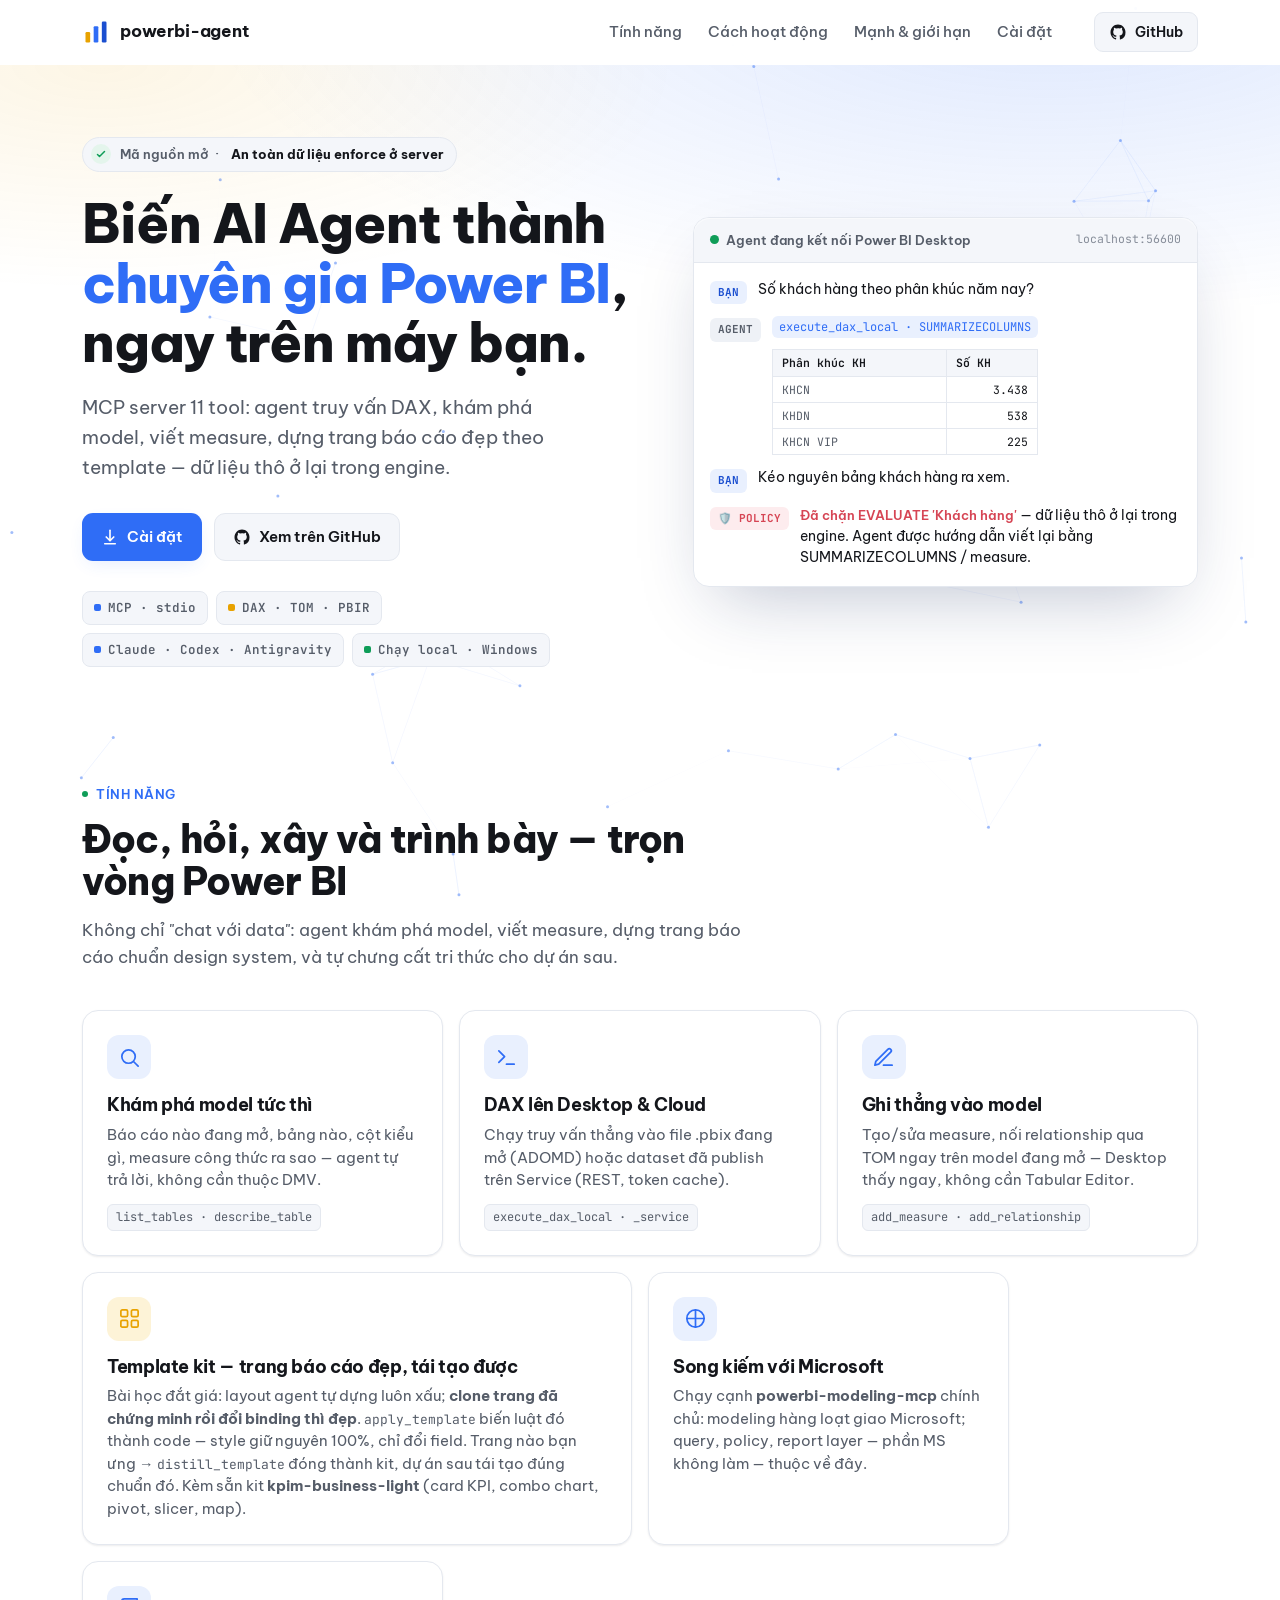
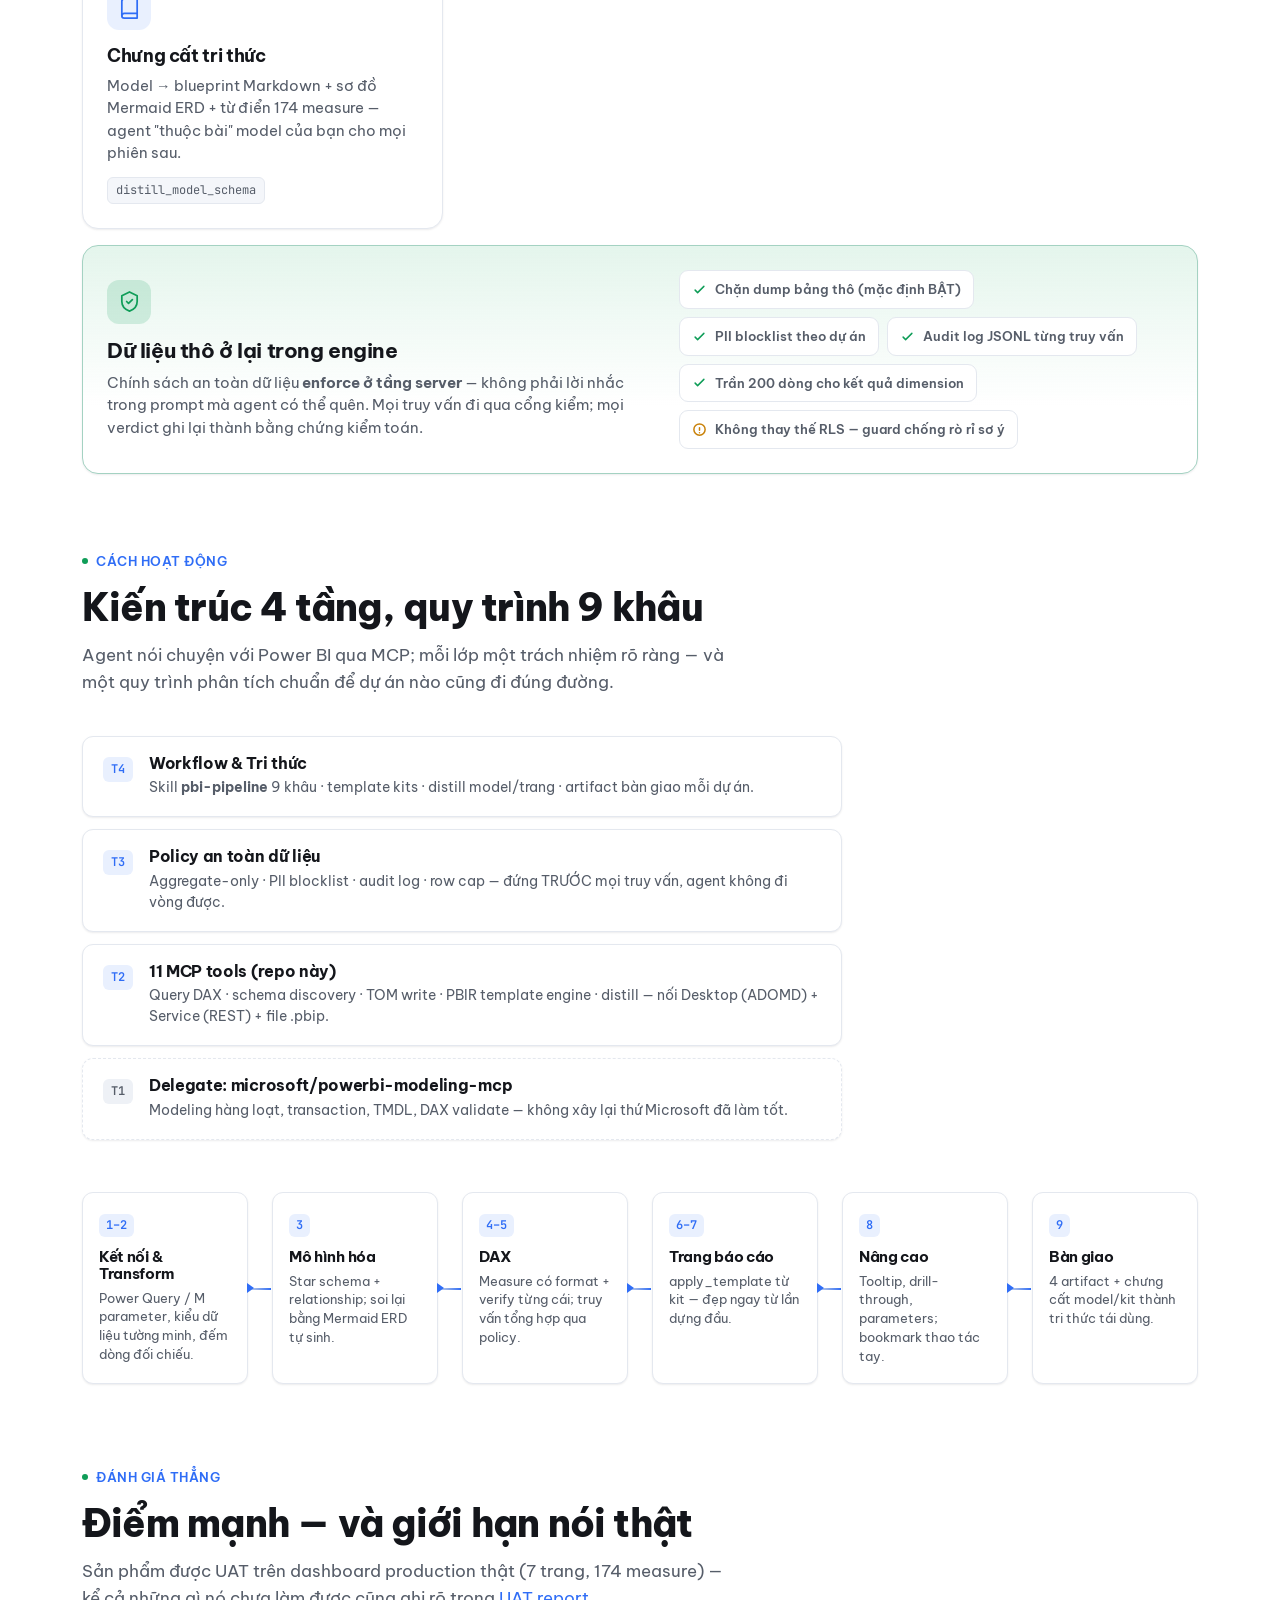
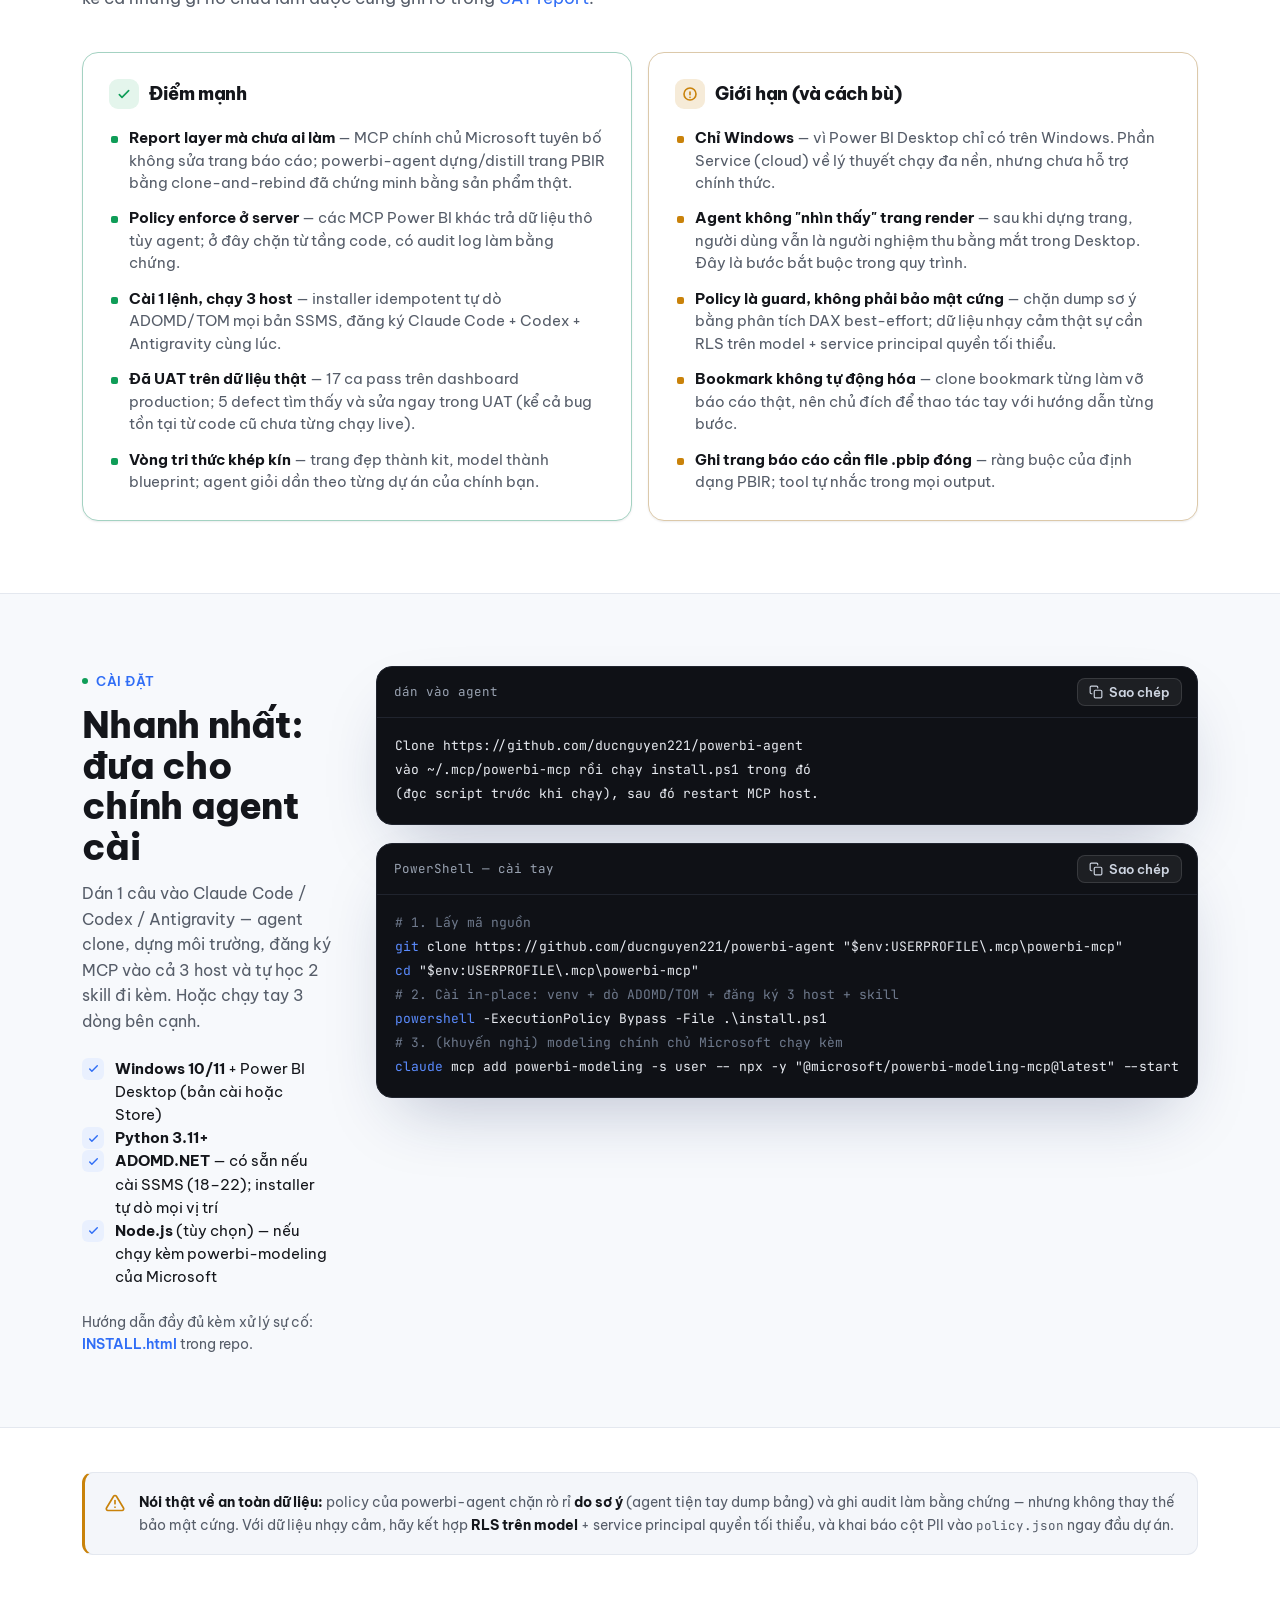
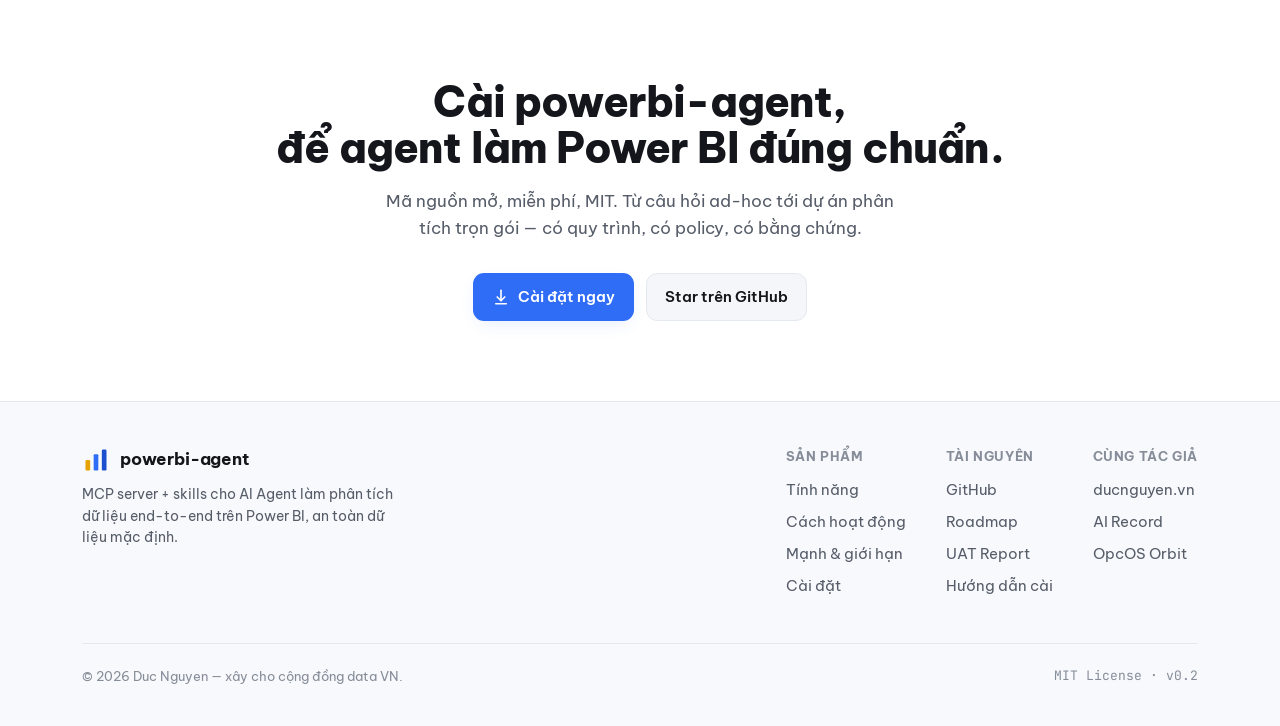
==== docs/index.html @ 20cbf662 "docs: product landing page (docs/index.html) in the ai-record house style Vietnamese landing page fo" ====
<!doctype html>
<html lang="vi">
<head>
<meta charset="utf-8">
<meta name="viewport" content="width=device-width, initial-scale=1">
<title>powerbi-agent · AI Agent làm việc trực tiếp với Power BI, an toàn dữ liệu</title>
<meta name="description" content="powerbi-agent là MCP server mã nguồn mở biến AI Agent (Claude Code, Codex, Antigravity) thành chuyên gia phân tích Power BI: truy vấn DAX với chính sách an toàn dữ liệu enforce ở server, dựng trang báo cáo đẹp theo template, quy trình phân tích end-to-end 9 khâu.">
<meta name="theme-color" content="#2f6df6" media="(prefers-color-scheme: light)">
<meta name="theme-color" content="#0e0f13" media="(prefers-color-scheme: dark)">
<meta property="og:title" content="powerbi-agent · AI Agent × Power BI, data-safe by default">
<meta property="og:description" content="MCP server 11 tool: DAX query qua policy aggregate-only, template kit báo cáo clone-and-rebind, pipeline phân tích 9 khâu. Mã nguồn mở, chạy trên máy bạn.">
<meta property="og:type" content="website">
<meta property="og:url" content="https://ducnguyen.vn/powerbi-agent/">
<meta name="twitter:card" content="summary">
<link rel="icon" href="data:image/svg+xml,%3Csvg xmlns='http://www.w3.org/2000/svg' viewBox='0 0 24 24'%3E%3Crect x='3' y='12' width='4' height='9' rx='1' fill='%23f2c811'/%3E%3Crect x='10' y='7' width='4' height='14' rx='1' fill='%232f6df6'/%3E%3Crect x='17' y='3' width='4' height='18' rx='1' fill='%235b8cff'/%3E%3C/svg%3E">
<link rel="preconnect" href="https://fonts.googleapis.com">
<link rel="preconnect" href="https://fonts.gstatic.com" crossorigin>
<link href="https://fonts.googleapis.com/css2?family=Be+Vietnam+Pro:wght@400;500;600;700;800&family=JetBrains+Mono:wght@400;500;600&display=swap" rel="stylesheet">
<style>
  :root{
    --bg:#ffffff; --bg-tint:#f7f9fc; --surface:#ffffff; --surface-2:#f4f6fa; --surface-3:#eef1f6;
    --border:#e4e8ef; --border-strong:#d3d9e3; --text:#14161b; --muted:#565d69; --faint:#868d99;
    --accent:#2f6df6; --accent-ink:#1b4fd0; --accent-weak:#e9f0fe; --accent-glow:rgba(47,109,246,.16);
    --gold:#e8a200; --gold-weak:#fdf3d7;
    --ok:#0f9d58; --ok-weak:#e4f5ec; --warn:#c9820a; --danger:#d64554; --danger-weak:#fdecee;
    --code-bg:#0f1116; --code-text:#e8ebf1; --code-border:#20242e;
    --radius:16px; --radius-sm:11px;
    --shadow-sm:0 1px 2px rgba(16,24,40,.05), 0 1px 3px rgba(16,24,40,.04);
    --shadow-md:0 8px 24px -8px rgba(16,24,40,.12), 0 2px 6px rgba(16,24,40,.05);
    --shadow-lg:0 30px 70px -24px rgba(20,40,90,.28);
    --mono:"JetBrains Mono",ui-monospace,"Cascadia Code",Consolas,monospace;
    --font:"Be Vietnam Pro",-apple-system,"Segoe UI",Roboto,"Noto Sans",sans-serif;
    --maxw:1160px;
  }
  @media (prefers-color-scheme:dark){
    :root{
      --bg:#0e0f13; --bg-tint:#111318; --surface:#16181d; --surface-2:#1b1e24; --surface-3:#22262e;
      --border:#282c34; --border-strong:#343a44; --text:#e9ebef; --muted:#a4abb6; --faint:#727984;
      --accent:#5b8cff; --accent-ink:#8fb0ff; --accent-weak:#182338; --accent-glow:rgba(91,140,255,.20);
      --gold:#f2c811; --gold-weak:#2b2410;
      --ok:#3ec38a; --ok-weak:#12271d; --warn:#e0a032; --danger:#ef6d79; --danger-weak:#2c161a;
      --code-bg:#0a0c10; --code-text:#e4e8f0; --code-border:#20242e;
      --shadow-sm:0 1px 2px rgba(0,0,0,.4);
      --shadow-md:0 10px 28px -10px rgba(0,0,0,.6);
      --shadow-lg:0 34px 80px -28px rgba(0,0,0,.75);
    }
  }
  *{box-sizing:border-box}
  html{scroll-behavior:smooth;background:var(--bg)}
  @media (prefers-reduced-motion:reduce){html{scroll-behavior:auto}}
  #netbg{position:fixed;inset:0;width:100%;height:100%;z-index:-1;pointer-events:none;opacity:.9}
  body{margin:0;background:transparent;color:var(--text);font-family:var(--font);line-height:1.6;font-size:16px;
    -webkit-font-smoothing:antialiased;text-rendering:optimizeLegibility;overflow-x:hidden}
  a{color:inherit;text-decoration:none}
  h1,h2,h3{margin:0;letter-spacing:-.02em;line-height:1.1}
  p{margin:0}
  ::selection{background:var(--accent);color:#fff}
  .wrap{max-width:var(--maxw);margin:0 auto;padding:0 22px}
  .eyebrow{display:inline-flex;align-items:center;gap:8px;font-size:12.5px;font-weight:600;letter-spacing:.04em;
    text-transform:uppercase;color:var(--accent)}
  .eyebrow .dot{width:6px;height:6px;border-radius:50%;background:var(--ok)}

  header.site{position:sticky;top:0;z-index:50;background:color-mix(in srgb,var(--bg) 82%,transparent);
    backdrop-filter:saturate(180%) blur(14px);-webkit-backdrop-filter:saturate(180%) blur(14px);
    border-bottom:1px solid transparent;transition:border-color .25s}
  header.site.scrolled{border-bottom-color:var(--border)}
  .nav{display:flex;align-items:center;gap:20px;height:64px}
  .brand{display:flex;align-items:center;gap:10px;font-weight:700;font-size:17px;letter-spacing:-.01em}
  .brand svg{width:28px;height:28px;display:block}
  .nav-links{display:flex;gap:26px;margin-left:auto}
  .nav-links a{font-size:14.5px;font-weight:500;color:var(--muted);transition:color .18s}
  .nav-links a:hover{color:var(--text)}
  .nav .gh{margin-left:22px}
  @media (max-width:820px){.nav-links{display:none}.nav .gh{margin-left:auto}}

  .btn{display:inline-flex;align-items:center;gap:8px;white-space:nowrap;font-family:var(--font);font-size:15px;
    font-weight:600;padding:11px 18px;border-radius:11px;border:1px solid transparent;cursor:pointer;
    transition:transform .12s ease, background .18s, border-color .18s, box-shadow .18s}
  .btn svg{width:18px;height:18px;flex:none}
  .btn:active{transform:translateY(1px)}
  .btn-primary{background:var(--accent);color:#fff;box-shadow:0 6px 18px -6px var(--accent-glow)}
  .btn-primary:hover{background:var(--accent-ink);box-shadow:0 10px 24px -8px var(--accent-glow)}
  .btn-ghost{background:var(--surface-2);color:var(--text);border-color:var(--border)}
  .btn-ghost:hover{background:var(--surface-3);border-color:var(--border-strong)}
  .btn-sm{padding:8px 14px;font-size:14px;border-radius:9px}

  .hero{position:relative;padding:72px 0 40px;overflow:hidden}
  .hero::before{content:"";position:absolute;inset:0;z-index:-1;pointer-events:none;
    background:radial-gradient(120% 90% at 82% -10%, var(--accent-glow), transparent 55%),
      radial-gradient(90% 70% at 8% 0%, color-mix(in srgb,var(--gold) 10%,transparent), transparent 50%)}
  .hero-grid{display:grid;grid-template-columns:1.05fr .95fr;gap:52px;align-items:center}
  .hero-badge{display:inline-flex;align-items:center;gap:9px;padding:6px 12px 6px 8px;border-radius:999px;
    background:var(--surface-2);border:1px solid var(--border);font-size:13px;font-weight:600;color:var(--muted);margin-bottom:22px}
  .hero-badge b{color:var(--text)}
  .hero-badge .tick{display:inline-flex;width:20px;height:20px;border-radius:50%;background:var(--ok-weak);
    color:var(--ok);align-items:center;justify-content:center}
  .hero-badge .tick svg{width:12px;height:12px}
  .hero h1{font-size:clamp(2.1rem,5.2vw,3.4rem);font-weight:800}
  .hero h1 .hl{color:var(--accent)}
  .hero .lead{margin-top:20px;font-size:clamp(1.02rem,2.2vw,1.2rem);color:var(--muted);max-width:36ch;line-height:1.55}
  .hero-cta{display:flex;gap:12px;margin-top:30px;flex-wrap:wrap}
  .tech-badges{display:flex;flex-wrap:wrap;gap:8px;margin-top:30px}
  .tb{display:inline-flex;align-items:center;gap:7px;font-size:12.5px;font-weight:600;font-family:var(--mono);
    padding:6px 11px;border-radius:8px;background:var(--surface-2);border:1px solid var(--border);color:var(--muted)}
  .tb .g{width:7px;height:7px;border-radius:2px;background:var(--accent)}
  .tb.local .g{background:var(--ok)}
  .tb.gold .g{background:var(--gold)}

  .preview{position:relative;border-radius:var(--radius);background:var(--surface);border:1px solid var(--border);
    box-shadow:var(--shadow-lg);overflow:hidden}
  .preview::after{content:"";position:absolute;inset:0;border-radius:inherit;pointer-events:none;
    box-shadow:inset 0 1px 0 rgba(255,255,255,.5)}
  @media (prefers-color-scheme:dark){.preview::after{box-shadow:inset 0 1px 0 rgba(255,255,255,.06)}}
  .pv-top{display:flex;align-items:center;gap:10px;padding:12px 16px;border-bottom:1px solid var(--border);background:var(--surface-2)}
  .pv-live{display:inline-flex;align-items:center;gap:7px;font-size:12.5px;font-weight:600;color:var(--muted)}
  .pv-live .rec{width:9px;height:9px;border-radius:50%;background:var(--ok)}
  .pv-src{margin-left:auto;font-size:11.5px;font-family:var(--mono);color:var(--faint)}
  .pv-body{padding:16px 16px 18px;display:flex;flex-direction:column;gap:12px}
  .line{display:flex;gap:11px;align-items:flex-start}
  .who{flex:none;font-size:11px;font-weight:700;padding:3px 8px;border-radius:6px;margin-top:2px;
    font-family:var(--mono);letter-spacing:.01em}
  .who.you{background:var(--accent-weak);color:var(--accent-ink)}
  .who.ag{background:var(--surface-3);color:var(--muted)}
  .who.pol{background:var(--danger-weak);color:var(--danger)}
  .say{font-size:14px;line-height:1.5;min-width:0}
  .say .tool{font-family:var(--mono);font-size:12px;color:var(--accent);background:var(--accent-weak);
    border-radius:6px;padding:2px 7px;display:inline-block;margin-bottom:5px}
  .say .blocked{color:var(--danger);font-weight:600;font-size:13px}
  .mini-tbl{border-collapse:collapse;font-family:var(--mono);font-size:11.5px;margin-top:6px;width:100%}
  .mini-tbl th,.mini-tbl td{border:1px solid var(--border);padding:4px 9px;text-align:left;color:var(--muted)}
  .mini-tbl th{background:var(--surface-2);color:var(--text);font-weight:600}
  .mini-tbl td.n{text-align:right;color:var(--text)}

  section{padding:72px 0}
  .sec-head{max-width:660px;margin-bottom:40px}
  .sec-head h2{font-size:clamp(1.7rem,3.6vw,2.4rem);font-weight:800;margin-top:14px}
  .sec-head p{margin-top:14px;color:var(--muted);font-size:1.05rem;line-height:1.6}

  .bento{display:grid;grid-template-columns:repeat(6,1fr);gap:16px}
  .feat{grid-column:span 2;background:var(--surface);border:1px solid var(--border);border-radius:var(--radius);
    padding:24px;box-shadow:var(--shadow-sm);transition:transform .2s ease, box-shadow .2s ease, border-color .2s}
  .feat:hover{transform:translateY(-3px);box-shadow:var(--shadow-md);border-color:var(--border-strong)}
  .feat.wide{grid-column:span 3}
  .feat.full{grid-column:span 6}
  .ficon{width:44px;height:44px;border-radius:12px;display:flex;align-items:center;justify-content:center;
    background:var(--accent-weak);color:var(--accent);margin-bottom:16px}
  .ficon.gold{background:var(--gold-weak);color:var(--gold)}
  .ficon svg{width:23px;height:23px}
  .feat h3{font-size:1.12rem;font-weight:700}
  .feat p{margin-top:9px;color:var(--muted);font-size:14.5px;line-height:1.55}
  .feat .kbd{display:inline-block;margin-top:12px;font-family:var(--mono);font-size:12px;color:var(--muted);
    background:var(--surface-2);border:1px solid var(--border);border-radius:6px;padding:3px 8px}
  .feat.full{display:grid;grid-template-columns:1.1fr 1fr;gap:28px;align-items:center;
    background:linear-gradient(180deg,var(--ok-weak),transparent 70%),var(--surface);
    border-color:color-mix(in srgb,var(--ok) 30%,var(--border))}
  .feat.full .ficon{background:color-mix(in srgb,var(--ok) 16%,transparent);color:var(--ok)}
  .feat.full h3{font-size:1.3rem}
  .privacy-tags{display:flex;flex-wrap:wrap;gap:8px;align-content:flex-start}
  .ptag{font-size:13px;font-weight:600;padding:8px 12px;border-radius:9px;background:var(--surface);
    border:1px solid var(--border);color:var(--muted);display:inline-flex;gap:8px;align-items:center}
  .ptag svg{width:15px;height:15px;color:var(--ok);flex:none}
  .ptag.out svg{color:var(--warn)}
  @media (max-width:900px){
    .bento{grid-template-columns:repeat(2,1fr)}
    .feat,.feat.wide{grid-column:span 1}
    .feat.full{grid-column:span 2;grid-template-columns:1fr}
  }
  @media (max-width:560px){
    .bento{grid-template-columns:1fr}
    .feat,.feat.wide,.feat.full{grid-column:span 1}
  }

  /* layers (kiến trúc 4 tầng) */
  .layers{display:flex;flex-direction:column;gap:12px;max-width:760px}
  .layer{display:flex;gap:16px;align-items:flex-start;background:var(--surface);border:1px solid var(--border);
    border-radius:var(--radius-sm);padding:18px 20px;box-shadow:var(--shadow-sm)}
  .layer .lnum{flex:none;font-family:var(--mono);font-size:12px;font-weight:600;color:var(--accent);
    background:var(--accent-weak);border-radius:6px;padding:3px 8px;margin-top:2px}
  .layer h3{font-size:1rem;font-weight:700}
  .layer p{margin-top:5px;font-size:13.5px;color:var(--muted);line-height:1.55}
  .layer.dele{border-style:dashed}
  .layer.dele .lnum{background:var(--surface-3);color:var(--muted)}

  .pipe-wrap{overflow-x:auto;padding-bottom:6px;margin:0 -22px;padding-left:22px;padding-right:22px}
  .pipe{display:flex;gap:0;min-width:min-content}
  .pstep{flex:1 1 0;min-width:150px;position:relative;background:var(--surface);border:1px solid var(--border);
    border-radius:var(--radius-sm);padding:18px 16px;box-shadow:var(--shadow-sm)}
  .pstep:not(:last-child){margin-right:24px}
  .pstep:not(:last-child)::after{content:"";position:absolute;top:50%;right:-24px;width:24px;height:2px;
    background:linear-gradient(90deg,var(--border-strong),var(--accent))}
  .pstep:not(:last-child)::before{content:"";position:absolute;top:50%;right:-7px;width:0;height:0;transform:translateY(-50%);
    border-left:7px solid var(--accent);border-top:5px solid transparent;border-bottom:5px solid transparent;z-index:2}
  .pnum{font-family:var(--mono);font-size:12px;font-weight:600;color:var(--accent);
    background:var(--accent-weak);border-radius:6px;padding:2px 7px;display:inline-block}
  .pstep h3{margin-top:12px;font-size:.96rem;font-weight:700}
  .pstep p{margin-top:6px;font-size:12.5px;color:var(--muted);line-height:1.5}
  @media (max-width:760px){
    .pipe{flex-direction:column}
    .pstep{min-width:0}
    .pstep:not(:last-child){margin-right:0;margin-bottom:26px}
    .pstep:not(:last-child)::after{top:auto;bottom:-26px;right:50%;width:2px;height:26px;
      background:linear-gradient(180deg,var(--border-strong),var(--accent))}
    .pstep:not(:last-child)::before{top:auto;bottom:-9px;right:50%;transform:translateX(50%);
      border-left:5px solid transparent;border-right:5px solid transparent;border-top:7px solid var(--accent);border-bottom:0}
  }

  /* strengths / limits */
  .sw-grid{display:grid;grid-template-columns:1fr 1fr;gap:16px}
  .sw{background:var(--surface);border:1px solid var(--border);border-radius:var(--radius);padding:26px;box-shadow:var(--shadow-sm)}
  .sw.plus{border-color:color-mix(in srgb,var(--ok) 30%,var(--border))}
  .sw.minus{border-color:color-mix(in srgb,var(--warn) 30%,var(--border))}
  .sw h3{display:flex;align-items:center;gap:10px;font-size:1.15rem;font-weight:800}
  .sw h3 .sic{width:30px;height:30px;border-radius:9px;display:inline-flex;align-items:center;justify-content:center}
  .sw.plus h3 .sic{background:var(--ok-weak);color:var(--ok)}
  .sw.minus h3 .sic{background:color-mix(in srgb,var(--warn) 16%,transparent);color:var(--warn)}
  .sw ul{margin:18px 0 0;padding:0;display:flex;flex-direction:column;gap:13px}
  .sw li{list-style:none;font-size:14.5px;line-height:1.55;color:var(--muted);padding-left:20px;position:relative}
  .sw li::before{content:"";position:absolute;left:2px;top:9px;width:7px;height:7px;border-radius:2px}
  .sw.plus li::before{background:var(--ok)}
  .sw.minus li::before{background:var(--warn)}
  .sw li b{color:var(--text)}
  @media (max-width:840px){.sw-grid{grid-template-columns:1fr}}

  .install{background:var(--bg-tint);border-top:1px solid var(--border);border-bottom:1px solid var(--border)}
  .install-grid{display:grid;grid-template-columns:1fr 1fr;gap:44px;align-items:start}
  .code-card{background:var(--code-bg);border:1px solid var(--code-border);border-radius:var(--radius);
    box-shadow:var(--shadow-lg);overflow:hidden}
  .code-card + .code-card{margin-top:18px}
  .code-top{display:flex;align-items:center;gap:8px;padding:11px 15px;border-bottom:1px solid var(--code-border)}
  .code-top .fn{font-family:var(--mono);font-size:12.5px;color:#9aa3b2;margin-left:2px}
  .copy-btn{margin-left:auto;display:inline-flex;align-items:center;gap:6px;cursor:pointer;
    font-family:var(--font);font-size:12.5px;font-weight:600;color:#cdd4e0;
    background:rgba(255,255,255,.06);border:1px solid rgba(255,255,255,.12);
    padding:5px 11px;border-radius:8px;transition:background .15s,color .15s}
  .copy-btn:hover{background:rgba(255,255,255,.12);color:#fff}
  .copy-btn svg{width:14px;height:14px}
  .copy-btn.done{color:#3ec38a;border-color:rgba(62,195,138,.4)}
  .code-scroll{overflow-x:auto}
  pre{margin:0;padding:16px 18px 18px}
  pre code{font-family:var(--mono);font-size:13px;line-height:1.85;color:var(--code-text);white-space:pre;display:block}
  .code-scroll .cm{color:#6f7a8d}
  .code-scroll .pr{color:#5b8cff}
  .install-copy h2{font-size:clamp(1.7rem,3.6vw,2.3rem);font-weight:800}
  .install-copy p{margin-top:14px;color:var(--muted);line-height:1.6}
  .req{margin-top:22px;display:flex;flex-direction:column;gap:11px}
  .req ul{margin:0;padding:0}
  .req li{display:flex;gap:11px;align-items:flex-start;list-style:none;font-size:14.5px}
  .req .ic{flex:none;width:22px;height:22px;border-radius:6px;background:var(--accent-weak);color:var(--accent);
    display:flex;align-items:center;justify-content:center;margin-top:1px}
  .req .ic svg{width:13px;height:13px}
  .req b{color:var(--text)}
  @media (max-width:840px){.install-grid{grid-template-columns:1fr;gap:30px}}

  .legal{display:flex;gap:14px;align-items:flex-start;background:var(--surface-2);border:1px solid var(--border);
    border-left:3px solid var(--warn);border-radius:var(--radius-sm);padding:18px 20px}
  .legal svg{flex:none;width:20px;height:20px;color:var(--warn);margin-top:2px}
  .legal p{font-size:14px;color:var(--muted);line-height:1.6}
  .legal b{color:var(--text)}

  .final{text-align:center;padding:80px 0}
  .final h2{font-size:clamp(1.8rem,4vw,2.6rem);font-weight:800}
  .final p{margin:16px auto 0;max-width:48ch;color:var(--muted);font-size:1.06rem}
  .final .hero-cta{justify-content:center;margin-top:32px}

  footer.site{border-top:1px solid var(--border);background:var(--bg-tint);padding:44px 0 40px}
  .foot{display:flex;justify-content:space-between;gap:30px;flex-wrap:wrap;align-items:flex-start}
  .foot .brand{margin-bottom:10px}
  .foot-tag{color:var(--muted);font-size:14px;max-width:36ch;line-height:1.55}
  .foot-links{display:flex;gap:40px;flex-wrap:wrap}
  .foot-col b{display:block;font-size:12.5px;text-transform:uppercase;letter-spacing:.05em;color:var(--faint);margin-bottom:12px}
  .foot-col a{display:block;font-size:14.5px;color:var(--muted);margin-bottom:9px;transition:color .15s}
  .foot-col a:hover{color:var(--accent)}
  .foot-bottom{margin-top:36px;padding-top:22px;border-top:1px solid var(--border);
    display:flex;justify-content:space-between;gap:16px;flex-wrap:wrap;color:var(--faint);font-size:13px}
  .foot-bottom .lic{font-family:var(--mono)}

  @media (prefers-reduced-motion:no-preference){
    .reveal{opacity:0;transform:translateY(20px);transition:opacity .6s cubic-bezier(.16,1,.3,1),transform .6s cubic-bezier(.16,1,.3,1)}
    .reveal.in{opacity:1;transform:none}
  }
</style>
</head>
<body>
<canvas id="netbg" aria-hidden="true"></canvas>

<!-- ======= HEADER ======= -->
<header class="site" id="siteHeader">
  <div class="wrap nav">
    <a class="brand" href="#top">
      <svg viewBox="0 0 24 24" aria-hidden="true"><rect x="3" y="12" width="4" height="9" rx="1" fill="var(--gold)"/><rect x="10" y="7" width="4" height="14" rx="1" fill="var(--accent)"/><rect x="17" y="3" width="4" height="18" rx="1" fill="var(--accent-ink)"/></svg>
      powerbi-agent
    </a>
    <nav class="nav-links">
      <a href="#tinh-nang">Tính năng</a>
      <a href="#cach-hoat-dong">Cách hoạt động</a>
      <a href="#manh-yeu">Mạnh &amp; giới hạn</a>
      <a href="#cai-dat">Cài đặt</a>
    </nav>
    <a class="btn btn-ghost btn-sm gh" href="https://github.com/ducnguyen221/powerbi-agent" target="_blank" rel="noopener">
      <svg viewBox="0 0 24 24" fill="currentColor" aria-hidden="true"><path d="M12 2C6.48 2 2 6.58 2 12.25c0 4.53 2.87 8.37 6.84 9.73.5.09.68-.22.68-.49 0-.24-.01-.87-.01-1.71-2.78.62-3.37-1.37-3.37-1.37-.45-1.18-1.11-1.49-1.11-1.49-.91-.64.07-.62.07-.62 1 .07 1.53 1.06 1.53 1.06.89 1.56 2.34 1.11 2.91.85.09-.66.35-1.11.63-1.36-2.22-.26-4.55-1.14-4.55-5.07 0-1.12.39-2.03 1.03-2.75-.1-.26-.45-1.3.1-2.71 0 0 .84-.28 2.75 1.05a9.4 9.4 0 0 1 2.5-.34c.85 0 1.71.12 2.5.34 1.91-1.33 2.75-1.05 2.75-1.05.55 1.41.2 2.45.1 2.71.64.72 1.03 1.63 1.03 2.75 0 3.94-2.34 4.81-4.57 5.06.36.32.68.94.68 1.9 0 1.37-.01 2.48-.01 2.82 0 .27.18.59.69.49A10.02 10.02 0 0 0 22 12.25C22 6.58 17.52 2 12 2Z"/></svg>
      GitHub
    </a>
  </div>
</header>

<main id="top">

<!-- ======= HERO ======= -->
<section class="hero">
  <div class="wrap hero-grid">
    <div class="hero-copy">
      <span class="hero-badge">
        <span class="tick"><svg viewBox="0 0 24 24" fill="none" stroke="currentColor" stroke-width="3" stroke-linecap="round" stroke-linejoin="round"><path d="M5 13l4 4L19 7"/></svg></span>
        Mã nguồn mở &nbsp;·&nbsp; <b>An toàn dữ liệu enforce ở server</b>
      </span>
      <h1>Biến AI Agent thành<br><span class="hl">chuyên gia Power BI</span>, ngay trên máy bạn.</h1>
      <p class="lead">MCP server 11 tool: agent truy vấn DAX, khám phá model, viết measure, dựng trang báo cáo đẹp theo template — dữ liệu thô ở lại trong engine.</p>
      <div class="hero-cta">
        <a class="btn btn-primary" href="#cai-dat">
          <svg viewBox="0 0 24 24" fill="none" stroke="currentColor" stroke-width="2.2" stroke-linecap="round" stroke-linejoin="round"><path d="M12 3v13"/><path d="m7 12 5 5 5-5"/><path d="M5 21h14"/></svg>
          Cài đặt
        </a>
        <a class="btn btn-ghost" href="https://github.com/ducnguyen221/powerbi-agent" target="_blank" rel="noopener">
          <svg viewBox="0 0 24 24" fill="currentColor" aria-hidden="true"><path d="M12 2C6.48 2 2 6.58 2 12.25c0 4.53 2.87 8.37 6.84 9.73.5.09.68-.22.68-.49 0-.24-.01-.87-.01-1.71-2.78.62-3.37-1.37-3.37-1.37-.45-1.18-1.11-1.49-1.11-1.49-.91-.64.07-.62.07-.62 1 .07 1.53 1.06 1.53 1.06.89 1.56 2.34 1.11 2.91.85.09-.66.35-1.11.63-1.36-2.22-.26-4.55-1.14-4.55-5.07 0-1.12.39-2.03 1.03-2.75-.1-.26-.45-1.3.1-2.71 0 0 .84-.28 2.75 1.05a9.4 9.4 0 0 1 2.5-.34c.85 0 1.71.12 2.5.34 1.91-1.33 2.75-1.05 2.75-1.05.55 1.41.2 2.45.1 2.71.64.72 1.03 1.63 1.03 2.75 0 3.94-2.34 4.81-4.57 5.06.36.32.68.94.68 1.9 0 1.37-.01 2.48-.01 2.82 0 .27.18.59.69.49A10.02 10.02 0 0 0 22 12.25C22 6.58 17.52 2 12 2Z"/></svg>
          Xem trên GitHub
        </a>
      </div>
      <div class="tech-badges">
        <span class="tb"><span class="g"></span>MCP · stdio</span>
        <span class="tb gold"><span class="g"></span>DAX · TOM · PBIR</span>
        <span class="tb"><span class="g"></span>Claude · Codex · Antigravity</span>
        <span class="tb local"><span class="g"></span>Chạy local · Windows</span>
      </div>
    </div>

    <!-- preview: hội thoại agent thật -->
    <div class="preview reveal" aria-hidden="true">
      <div class="pv-top">
        <span class="pv-live"><span class="rec"></span>Agent đang kết nối Power BI Desktop</span>
        <span class="pv-src">localhost:56600</span>
      </div>
      <div class="pv-body">
        <div class="line">
          <span class="who you">BẠN</span>
          <p class="say">Số khách hàng theo phân khúc năm nay?</p>
        </div>
        <div class="line">
          <span class="who ag">AGENT</span>
          <div class="say">
            <span class="tool">execute_dax_local · SUMMARIZECOLUMNS</span>
            <table class="mini-tbl">
              <tr><th>Phân khúc KH</th><th>Số KH</th></tr>
              <tr><td>KHCN</td><td class="n">3.438</td></tr>
              <tr><td>KHDN</td><td class="n">538</td></tr>
              <tr><td>KHCN VIP</td><td class="n">225</td></tr>
            </table>
          </div>
        </div>
        <div class="line">
          <span class="who you">BẠN</span>
          <p class="say">Kéo nguyên bảng khách hàng ra xem.</p>
        </div>
        <div class="line">
          <span class="who pol">🛡️ POLICY</span>
          <p class="say"><span class="blocked">Đã chặn EVALUATE 'Khách hàng'</span> — dữ liệu thô ở lại trong engine. Agent được hướng dẫn viết lại bằng SUMMARIZECOLUMNS / measure.</p>
        </div>
      </div>
    </div>
  </div>
</section>

<!-- ======= TÍNH NĂNG ======= -->
<section id="tinh-nang">
  <div class="wrap">
    <div class="sec-head reveal">
      <span class="eyebrow"><span class="dot"></span>Tính năng</span>
      <h2>Đọc, hỏi, xây và trình bày — trọn vòng Power BI</h2>
      <p>Không chỉ "chat với data": agent khám phá model, viết measure, dựng trang báo cáo chuẩn design system, và tự chưng cất tri thức cho dự án sau.</p>
    </div>
    <div class="bento">
      <div class="feat reveal">
        <div class="ficon"><svg viewBox="0 0 24 24" fill="none" stroke="currentColor" stroke-width="1.8" stroke-linecap="round" stroke-linejoin="round"><circle cx="11" cy="11" r="7"/><path d="m21 21-4.3-4.3"/></svg></div>
        <h3>Khám phá model tức thì</h3>
        <p>Báo cáo nào đang mở, bảng nào, cột kiểu gì, measure công thức ra sao — agent tự trả lời, không cần thuộc DMV.</p>
        <span class="kbd">list_tables · describe_table</span>
      </div>
      <div class="feat reveal">
        <div class="ficon"><svg viewBox="0 0 24 24" fill="none" stroke="currentColor" stroke-width="1.8" stroke-linecap="round" stroke-linejoin="round"><path d="M4 17l6-6-6-6"/><path d="M12 19h8"/></svg></div>
        <h3>DAX lên Desktop &amp; Cloud</h3>
        <p>Chạy truy vấn thẳng vào file .pbix đang mở (ADOMD) hoặc dataset đã publish trên Service (REST, token cache).</p>
        <span class="kbd">execute_dax_local · _service</span>
      </div>
      <div class="feat reveal">
        <div class="ficon"><svg viewBox="0 0 24 24" fill="none" stroke="currentColor" stroke-width="1.8" stroke-linecap="round" stroke-linejoin="round"><path d="M12 20h9"/><path d="M16.5 3.5a2.1 2.1 0 0 1 3 3L7 19l-4 1 1-4Z"/></svg></div>
        <h3>Ghi thẳng vào model</h3>
        <p>Tạo/sửa measure, nối relationship qua TOM ngay trên model đang mở — Desktop thấy ngay, không cần Tabular Editor.</p>
        <span class="kbd">add_measure · add_relationship</span>
      </div>
      <div class="feat wide reveal">
        <div class="ficon gold"><svg viewBox="0 0 24 24" fill="none" stroke="currentColor" stroke-width="1.8" stroke-linecap="round" stroke-linejoin="round"><rect x="3" y="3" width="7" height="7" rx="1.5"/><rect x="14" y="3" width="7" height="7" rx="1.5"/><rect x="3" y="14" width="7" height="7" rx="1.5"/><rect x="14" y="14" width="7" height="7" rx="1.5"/></svg></div>
        <h3>Template kit — trang báo cáo đẹp, tái tạo được</h3>
        <p>Bài học đắt giá: layout agent tự dựng luôn xấu; <b>clone trang đã chứng minh rồi đổi binding thì đẹp</b>. <code style="font-family:var(--mono);font-size:13px">apply_template</code> biến luật đó thành code — style giữ nguyên 100%, chỉ đổi field. Trang nào bạn ưng → <code style="font-family:var(--mono);font-size:13px">distill_template</code> đóng thành kit, dự án sau tái tạo đúng chuẩn đó. Kèm sẵn kit <b>kpim-business-light</b> (card KPI, combo chart, pivot, slicer, map).</p>
      </div>
      <div class="feat reveal">
        <div class="ficon"><svg viewBox="0 0 24 24" fill="none" stroke="currentColor" stroke-width="1.8" stroke-linecap="round" stroke-linejoin="round"><path d="M12 3v18"/><path d="M3 12h18"/><circle cx="12" cy="12" r="9"/></svg></div>
        <h3>Song kiếm với Microsoft</h3>
        <p>Chạy cạnh <b>powerbi-modeling-mcp</b> chính chủ: modeling hàng loạt giao Microsoft; query, policy, report layer — phần MS không làm — thuộc về đây.</p>
      </div>
      <div class="feat reveal">
        <div class="ficon"><svg viewBox="0 0 24 24" fill="none" stroke="currentColor" stroke-width="1.8" stroke-linecap="round" stroke-linejoin="round"><path d="M4 19.5A2.5 2.5 0 0 1 6.5 17H20"/><path d="M6.5 2H20v20H6.5A2.5 2.5 0 0 1 4 19.5v-15A2.5 2.5 0 0 1 6.5 2Z"/></svg></div>
        <h3>Chưng cất tri thức</h3>
        <p>Model → blueprint Markdown + sơ đồ Mermaid ERD + từ điển 174 measure — agent "thuộc bài" model của bạn cho mọi phiên sau.</p>
        <span class="kbd">distill_model_schema</span>
      </div>
      <div class="feat full reveal">
        <div>
          <div class="ficon"><svg viewBox="0 0 24 24" fill="none" stroke="currentColor" stroke-width="1.8" stroke-linecap="round" stroke-linejoin="round"><path d="M12 2 4 6v6c0 5 3.4 8.4 8 10 4.6-1.6 8-5 8-10V6Z"/><path d="m9 12 2 2 4-4"/></svg></div>
          <h3>Dữ liệu thô ở lại trong engine</h3>
          <p>Chính sách an toàn dữ liệu <b>enforce ở tầng server</b> — không phải lời nhắc trong prompt mà agent có thể quên. Mọi truy vấn đi qua cổng kiểm; mọi verdict ghi lại thành bằng chứng kiểm toán.</p>
        </div>
        <div class="privacy-tags">
          <span class="ptag"><svg viewBox="0 0 24 24" fill="none" stroke="currentColor" stroke-width="2.4" stroke-linecap="round" stroke-linejoin="round"><path d="M5 13l4 4L19 7"/></svg>Chặn dump bảng thô (mặc định BẬT)</span>
          <span class="ptag"><svg viewBox="0 0 24 24" fill="none" stroke="currentColor" stroke-width="2.4" stroke-linecap="round" stroke-linejoin="round"><path d="M5 13l4 4L19 7"/></svg>PII blocklist theo dự án</span>
          <span class="ptag"><svg viewBox="0 0 24 24" fill="none" stroke="currentColor" stroke-width="2.4" stroke-linecap="round" stroke-linejoin="round"><path d="M5 13l4 4L19 7"/></svg>Audit log JSONL từng truy vấn</span>
          <span class="ptag"><svg viewBox="0 0 24 24" fill="none" stroke="currentColor" stroke-width="2.4" stroke-linecap="round" stroke-linejoin="round"><path d="M5 13l4 4L19 7"/></svg>Trần 200 dòng cho kết quả dimension</span>
          <span class="ptag out"><svg viewBox="0 0 24 24" fill="none" stroke="currentColor" stroke-width="2.4" stroke-linecap="round" stroke-linejoin="round"><path d="M12 9v4"/><path d="M12 17h.01"/><circle cx="12" cy="12" r="9"/></svg>Không thay thế RLS — guard chống rò rỉ sơ ý</span>
        </div>
      </div>
    </div>
  </div>
</section>

<!-- ======= CÁCH HOẠT ĐỘNG ======= -->
<section id="cach-hoat-dong" style="padding-top:0">
  <div class="wrap">
    <div class="sec-head reveal">
      <span class="eyebrow"><span class="dot"></span>Cách hoạt động</span>
      <h2>Kiến trúc 4 tầng, quy trình 9 khâu</h2>
      <p>Agent nói chuyện với Power BI qua MCP; mỗi lớp một trách nhiệm rõ ràng — và một quy trình phân tích chuẩn để dự án nào cũng đi đúng đường.</p>
    </div>

    <div class="layers reveal" style="margin-bottom:52px">
      <div class="layer">
        <span class="lnum">T4</span>
        <div><h3>Workflow &amp; Tri thức</h3><p>Skill <b>pbi-pipeline</b> 9 khâu · template kits · distill model/trang · artifact bàn giao mỗi dự án.</p></div>
      </div>
      <div class="layer">
        <span class="lnum">T3</span>
        <div><h3>Policy an toàn dữ liệu</h3><p>Aggregate-only · PII blocklist · audit log · row cap — đứng TRƯỚC mọi truy vấn, agent không đi vòng được.</p></div>
      </div>
      <div class="layer">
        <span class="lnum">T2</span>
        <div><h3>11 MCP tools (repo này)</h3><p>Query DAX · schema discovery · TOM write · PBIR template engine · distill — nối Desktop (ADOMD) + Service (REST) + file .pbip.</p></div>
      </div>
      <div class="layer dele">
        <span class="lnum">T1</span>
        <div><h3>Delegate: microsoft/powerbi-modeling-mcp</h3><p>Modeling hàng loạt, transaction, TMDL, DAX validate — không xây lại thứ Microsoft đã làm tốt.</p></div>
      </div>
    </div>

    <div class="pipe-wrap reveal">
      <div class="pipe">
        <div class="pstep"><span class="pnum">1–2</span><h3>Kết nối &amp; Transform</h3><p>Power Query / M parameter, kiểu dữ liệu tường minh, đếm dòng đối chiếu.</p></div>
        <div class="pstep"><span class="pnum">3</span><h3>Mô hình hóa</h3><p>Star schema + relationship; soi lại bằng Mermaid ERD tự sinh.</p></div>
        <div class="pstep"><span class="pnum">4–5</span><h3>DAX</h3><p>Measure có format + verify từng cái; truy vấn tổng hợp qua policy.</p></div>
        <div class="pstep"><span class="pnum">6–7</span><h3>Trang báo cáo</h3><p>apply_template từ kit — đẹp ngay từ lần dựng đầu.</p></div>
        <div class="pstep"><span class="pnum">8</span><h3>Nâng cao</h3><p>Tooltip, drill-through, parameters; bookmark thao tác tay.</p></div>
        <div class="pstep"><span class="pnum">9</span><h3>Bàn giao</h3><p>4 artifact + chưng cất model/kit thành tri thức tái dùng.</p></div>
      </div>
    </div>
  </div>
</section>

<!-- ======= MẠNH & GIỚI HẠN ======= -->
<section id="manh-yeu" style="padding-top:0">
  <div class="wrap">
    <div class="sec-head reveal">
      <span class="eyebrow"><span class="dot"></span>Đánh giá thẳng</span>
      <h2>Điểm mạnh — và giới hạn nói thật</h2>
      <p>Sản phẩm được UAT trên dashboard production thật (7 trang, 174 measure) — kể cả những gì nó chưa làm được cũng ghi rõ trong <a href="https://github.com/ducnguyen221/powerbi-agent/blob/main/docs/UAT-REPORT.md" style="color:var(--accent)">UAT report</a>.</p>
    </div>
    <div class="sw-grid">
      <div class="sw plus reveal">
        <h3><span class="sic"><svg viewBox="0 0 24 24" fill="none" stroke="currentColor" stroke-width="2.4" stroke-linecap="round" stroke-linejoin="round" width="16" height="16"><path d="M5 13l4 4L19 7"/></svg></span>Điểm mạnh</h3>
        <ul>
          <li><b>Report layer mà chưa ai làm</b> — MCP chính chủ Microsoft tuyên bố không sửa trang báo cáo; powerbi-agent dựng/distill trang PBIR bằng clone-and-rebind đã chứng minh bằng sản phẩm thật.</li>
          <li><b>Policy enforce ở server</b> — các MCP Power BI khác trả dữ liệu thô tùy agent; ở đây chặn từ tầng code, có audit log làm bằng chứng.</li>
          <li><b>Cài 1 lệnh, chạy 3 host</b> — installer idempotent tự dò ADOMD/TOM mọi bản SSMS, đăng ký Claude Code + Codex + Antigravity cùng lúc.</li>
          <li><b>Đã UAT trên dữ liệu thật</b> — 17 ca pass trên dashboard production; 5 defect tìm thấy và sửa ngay trong UAT (kể cả bug tồn tại từ code cũ chưa từng chạy live).</li>
          <li><b>Vòng tri thức khép kín</b> — trang đẹp thành kit, model thành blueprint; agent giỏi dần theo từng dự án của chính bạn.</li>
        </ul>
      </div>
      <div class="sw minus reveal">
        <h3><span class="sic"><svg viewBox="0 0 24 24" fill="none" stroke="currentColor" stroke-width="2.4" stroke-linecap="round" stroke-linejoin="round" width="16" height="16"><path d="M12 9v4"/><path d="M12 17h.01"/><circle cx="12" cy="12" r="9"/></svg></span>Giới hạn (và cách bù)</h3>
        <ul>
          <li><b>Chỉ Windows</b> — vì Power BI Desktop chỉ có trên Windows. Phần Service (cloud) về lý thuyết chạy đa nền, nhưng chưa hỗ trợ chính thức.</li>
          <li><b>Agent không "nhìn thấy" trang render</b> — sau khi dựng trang, người dùng vẫn là người nghiệm thu bằng mắt trong Desktop. Đây là bước bắt buộc trong quy trình.</li>
          <li><b>Policy là guard, không phải bảo mật cứng</b> — chặn dump sơ ý bằng phân tích DAX best-effort; dữ liệu nhạy cảm thật sự cần RLS trên model + service principal quyền tối thiểu.</li>
          <li><b>Bookmark không tự động hóa</b> — clone bookmark từng làm vỡ báo cáo thật, nên chủ đích để thao tác tay với hướng dẫn từng bước.</li>
          <li><b>Ghi trang báo cáo cần file .pbip đóng</b> — ràng buộc của định dạng PBIR; tool tự nhắc trong mọi output.</li>
        </ul>
      </div>
    </div>
  </div>
</section>

<!-- ======= CÀI ĐẶT ======= -->
<section id="cai-dat" class="install">
  <div class="wrap install-grid">
    <div class="install-copy reveal">
      <span class="eyebrow"><span class="dot"></span>Cài đặt</span>
      <h2 style="margin-top:14px">Nhanh nhất: đưa cho chính agent cài</h2>
      <p>Dán 1 câu vào Claude Code / Codex / Antigravity — agent clone, dựng môi trường, đăng ký MCP vào cả 3 host và tự học 2 skill đi kèm. Hoặc chạy tay 3 dòng bên cạnh.</p>
      <div class="req">
        <ul>
          <li><span class="ic"><svg viewBox="0 0 24 24" fill="none" stroke="currentColor" stroke-width="2.6" stroke-linecap="round" stroke-linejoin="round"><path d="M5 13l4 4L19 7"/></svg></span><span><b>Windows 10/11</b> + Power BI Desktop (bản cài hoặc Store)</span></li>
          <li><span class="ic"><svg viewBox="0 0 24 24" fill="none" stroke="currentColor" stroke-width="2.6" stroke-linecap="round" stroke-linejoin="round"><path d="M5 13l4 4L19 7"/></svg></span><span><b>Python 3.11+</b></span></li>
          <li><span class="ic"><svg viewBox="0 0 24 24" fill="none" stroke="currentColor" stroke-width="2.6" stroke-linecap="round" stroke-linejoin="round"><path d="M5 13l4 4L19 7"/></svg></span><span><b>ADOMD.NET</b> — có sẵn nếu cài SSMS (18–22); installer tự dò mọi vị trí</span></li>
          <li><span class="ic"><svg viewBox="0 0 24 24" fill="none" stroke="currentColor" stroke-width="2.6" stroke-linecap="round" stroke-linejoin="round"><path d="M5 13l4 4L19 7"/></svg></span><span><b>Node.js</b> (tùy chọn) — nếu chạy kèm powerbi-modeling của Microsoft</span></li>
        </ul>
      </div>
      <p style="margin-top:22px;font-size:14px">Hướng dẫn đầy đủ kèm xử lý sự cố: <a href="https://github.com/ducnguyen221/powerbi-agent/blob/main/INSTALL.html" style="color:var(--accent);font-weight:600">INSTALL.html</a> trong repo.</p>
    </div>
    <div class="reveal">
      <div class="code-card">
        <div class="code-top">
          <span class="fn">dán vào agent</span>
          <button class="copy-btn" id="copyBtnAgent"><svg viewBox="0 0 24 24" fill="none" stroke="currentColor" stroke-width="2" stroke-linecap="round" stroke-linejoin="round"><rect x="9" y="9" width="13" height="13" rx="2"/><path d="M5 15H4a2 2 0 0 1-2-2V4a2 2 0 0 1 2-2h9a2 2 0 0 1 2 2v1"/></svg><span class="lbl">Sao chép</span></button>
        </div>
        <div class="code-scroll"><pre><code>Clone https://github.com/ducnguyen221/powerbi-agent
vào ~/.mcp/powerbi-mcp rồi chạy install.ps1 trong đó
(đọc script trước khi chạy), sau đó restart MCP host.</code></pre></div>
      </div>
      <div class="code-card">
        <div class="code-top">
          <span class="fn">PowerShell — cài tay</span>
          <button class="copy-btn" id="copyBtnManual"><svg viewBox="0 0 24 24" fill="none" stroke="currentColor" stroke-width="2" stroke-linecap="round" stroke-linejoin="round"><rect x="9" y="9" width="13" height="13" rx="2"/><path d="M5 15H4a2 2 0 0 1-2-2V4a2 2 0 0 1 2-2h9a2 2 0 0 1 2 2v1"/></svg><span class="lbl">Sao chép</span></button>
        </div>
        <div class="code-scroll"><pre><code><span class="cm"># 1. Lấy mã nguồn</span>
<span class="pr">git</span> clone https://github.com/ducnguyen221/powerbi-agent "$env:USERPROFILE\.mcp\powerbi-mcp"
<span class="pr">cd</span> "$env:USERPROFILE\.mcp\powerbi-mcp"
<span class="cm"># 2. Cài in-place: venv + dò ADOMD/TOM + đăng ký 3 host + skill</span>
<span class="pr">powershell</span> -ExecutionPolicy Bypass -File .\install.ps1
<span class="cm"># 3. (khuyến nghị) modeling chính chủ Microsoft chạy kèm</span>
<span class="pr">claude</span> mcp add powerbi-modeling -s user -- npx -y "@microsoft/powerbi-modeling-mcp@latest" --start</code></pre></div>
      </div>
    </div>
  </div>
</section>

<!-- ======= LƯU Ý ======= -->
<section style="padding:44px 0">
  <div class="wrap reveal">
    <div class="legal">
      <svg viewBox="0 0 24 24" fill="none" stroke="currentColor" stroke-width="2" stroke-linecap="round" stroke-linejoin="round"><path d="M12 9v4"/><path d="M12 17h.01"/><path d="M10.3 3.9 1.8 18a2 2 0 0 0 1.7 3h17a2 2 0 0 0 1.7-3L13.7 3.9a2 2 0 0 0-3.4 0Z"/></svg>
      <p><b>Nói thật về an toàn dữ liệu:</b> policy của powerbi-agent chặn rò rỉ <b>do sơ ý</b> (agent tiện tay dump bảng) và ghi audit làm bằng chứng — nhưng không thay thế bảo mật cứng. Với dữ liệu nhạy cảm, hãy kết hợp <b>RLS trên model</b> + service principal quyền tối thiểu, và khai báo cột PII vào <code style="font-family:var(--mono);font-size:12.5px">policy.json</code> ngay đầu dự án.</p>
    </div>
  </div>
</section>

<!-- ======= FINAL CTA ======= -->
<section class="final">
  <div class="wrap reveal">
    <h2>Cài powerbi-agent,<br>để agent làm Power BI đúng chuẩn.</h2>
    <p>Mã nguồn mở, miễn phí, MIT. Từ câu hỏi ad-hoc tới dự án phân tích trọn gói — có quy trình, có policy, có bằng chứng.</p>
    <div class="hero-cta">
      <a class="btn btn-primary" href="#cai-dat">
        <svg viewBox="0 0 24 24" fill="none" stroke="currentColor" stroke-width="2.2" stroke-linecap="round" stroke-linejoin="round"><path d="M12 3v13"/><path d="m7 12 5 5 5-5"/><path d="M5 21h14"/></svg>
        Cài đặt ngay
      </a>
      <a class="btn btn-ghost" href="https://github.com/ducnguyen221/powerbi-agent" target="_blank" rel="noopener">Star trên GitHub</a>
    </div>
  </div>
</section>

</main>

<!-- ======= FOOTER ======= -->
<footer class="site">
  <div class="wrap">
    <div class="foot">
      <div>
        <a class="brand" href="#top">
          <svg viewBox="0 0 24 24" aria-hidden="true" width="26" height="26"><rect x="3" y="12" width="4" height="9" rx="1" fill="var(--gold)"/><rect x="10" y="7" width="4" height="14" rx="1" fill="var(--accent)"/><rect x="17" y="3" width="4" height="18" rx="1" fill="var(--accent-ink)"/></svg>
          powerbi-agent
        </a>
        <p class="foot-tag">MCP server + skills cho AI Agent làm phân tích dữ liệu end-to-end trên Power BI, an toàn dữ liệu mặc định.</p>
      </div>
      <div class="foot-links">
        <div class="foot-col">
          <b>Sản phẩm</b>
          <a href="#tinh-nang">Tính năng</a>
          <a href="#cach-hoat-dong">Cách hoạt động</a>
          <a href="#manh-yeu">Mạnh &amp; giới hạn</a>
          <a href="#cai-dat">Cài đặt</a>
        </div>
        <div class="foot-col">
          <b>Tài nguyên</b>
          <a href="https://github.com/ducnguyen221/powerbi-agent" target="_blank" rel="noopener">GitHub</a>
          <a href="https://github.com/ducnguyen221/powerbi-agent/blob/main/ROADMAP.md" target="_blank" rel="noopener">Roadmap</a>
          <a href="https://github.com/ducnguyen221/powerbi-agent/blob/main/docs/UAT-REPORT.md" target="_blank" rel="noopener">UAT Report</a>
          <a href="https://github.com/ducnguyen221/powerbi-agent/blob/main/INSTALL.html" target="_blank" rel="noopener">Hướng dẫn cài</a>
        </div>
        <div class="foot-col">
          <b>Cùng tác giả</b>
          <a href="https://ducnguyen.vn/" target="_blank" rel="noopener">ducnguyen.vn</a>
          <a href="https://ducnguyen.vn/ai-record/" target="_blank" rel="noopener">AI Record</a>
          <a href="https://ducnguyen.vn/opcos-orbit/" target="_blank" rel="noopener">OpcOS Orbit</a>
        </div>
      </div>
    </div>
    <div class="foot-bottom">
      <span>© 2026 Duc Nguyen — xây cho cộng đồng data VN.</span>
      <span class="lic">MIT License · v0.2</span>
    </div>
  </div>
</footer>

<script>
  // sticky header border on scroll
  (function(){
    var h = document.getElementById('siteHeader');
    var onScroll = function(){ h.classList.toggle('scrolled', window.scrollY > 8); };
    window.addEventListener('scroll', onScroll, {passive:true});
    onScroll();
  })();

  // copy blocks
  (function(){
    function wire(btnId, cmd){
      var btn = document.getElementById(btnId);
      if(!btn) return;
      var label = btn.querySelector('.lbl');
      function flash(ok){
        btn.classList.toggle('done', ok);
        label.textContent = ok ? 'Đã chép' : 'Lỗi, chép tay';
        setTimeout(function(){ btn.classList.remove('done'); label.textContent = 'Sao chép'; }, 1900);
      }
      btn.addEventListener('click', function(){
        if(navigator.clipboard && navigator.clipboard.writeText){
          navigator.clipboard.writeText(cmd).then(function(){ flash(true); }, function(){ flash(false); });
        } else { flash(false); }
      });
    }
    wire('copyBtnAgent',
      'Clone https://github.com/ducnguyen221/powerbi-agent vào ~/.mcp/powerbi-mcp rồi chạy install.ps1 trong đó (đọc script trước khi chạy), sau đó restart MCP host.');
    wire('copyBtnManual', [
      'git clone https://github.com/ducnguyen221/powerbi-agent "$env:USERPROFILE\\.mcp\\powerbi-mcp"',
      'cd "$env:USERPROFILE\\.mcp\\powerbi-mcp"',
      'powershell -ExecutionPolicy Bypass -File .\\install.ps1',
      'claude mcp add powerbi-modeling -s user -- npx -y "@microsoft/powerbi-modeling-mcp@latest" --start'
    ].join('\n'));
  })();

  // scroll reveal
  (function(){
    var reduce = window.matchMedia('(prefers-reduced-motion: reduce)').matches;
    var els = document.querySelectorAll('.reveal');
    if(reduce || !('IntersectionObserver' in window)){
      els.forEach(function(el){ el.classList.add('in'); });
      return;
    }
    var io = new IntersectionObserver(function(entries){
      entries.forEach(function(en){
        if(en.isIntersecting){ en.target.classList.add('in'); io.unobserve(en.target); }
      });
    }, {threshold:0.12, rootMargin:'0px 0px -8% 0px'});
    els.forEach(function(el){ io.observe(el); });
  })();
</script>
<!-- Tech network background: drifting nodes linked by proximity + subtle cursor pull -->
<script>
(function(){
  var c=document.getElementById('netbg'); if(!c) return;
  var ctx=c.getContext('2d');
  var reduce=matchMedia('(prefers-reduced-motion: reduce)').matches;
  var darkQ=matchMedia('(prefers-color-scheme: dark)');
  var dpr=Math.min(window.devicePixelRatio||1,2), W=0, H=0, pts=[], raf=0;
  var mouse={x:-9999,y:-9999};
  function col(a){ return (darkQ.matches?'rgba(120,160,255,':'rgba(47,109,246,')+a+')'; }
  function resize(){
    W=window.innerWidth; H=window.innerHeight;
    c.width=Math.floor(W*dpr); c.height=Math.floor(H*dpr);
    c.style.width=W+'px'; c.style.height=H+'px';
    ctx.setTransform(dpr,0,0,dpr,0,0);
    var n=Math.min(70, Math.max(22, Math.floor(W*H/26000)));
    pts=Array.from({length:n},function(){return {
      x:Math.random()*W, y:Math.random()*H,
      vx:(Math.random()-0.5)*0.28, vy:(Math.random()-0.5)*0.28
    };});
    if(reduce) draw();
  }
  function draw(){
    ctx.clearRect(0,0,W,H);
    var i,j;
    if(!reduce){
      for(i=0;i<pts.length;i++){ var p=pts[i]; p.x+=p.vx; p.y+=p.vy;
        if(p.x<0||p.x>W)p.vx*=-1; if(p.y<0||p.y>H)p.vy*=-1; }
    }
    for(i=0;i<pts.length;i++){
      for(j=i+1;j<pts.length;j++){
        var a=pts[i], b=pts[j], dx=a.x-b.x, dy=a.y-b.y, d=Math.sqrt(dx*dx+dy*dy);
        if(d<150){ ctx.strokeStyle=col((0.13*(1-d/150)).toFixed(3)); ctx.lineWidth=1;
          ctx.beginPath(); ctx.moveTo(a.x,a.y); ctx.lineTo(b.x,b.y); ctx.stroke(); }
      }
      var mx=pts[i].x-mouse.x, my=pts[i].y-mouse.y, md=Math.sqrt(mx*mx+my*my);
      if(md<170){ ctx.strokeStyle=col((0.18*(1-md/170)).toFixed(3)); ctx.lineWidth=1;
        ctx.beginPath(); ctx.moveTo(pts[i].x,pts[i].y); ctx.lineTo(mouse.x,mouse.y); ctx.stroke(); }
    }
    for(i=0;i<pts.length;i++){ ctx.fillStyle=col(0.5); ctx.beginPath();
      ctx.arc(pts[i].x,pts[i].y,1.5,0,6.2832); ctx.fill(); }
    if(!reduce) raf=requestAnimationFrame(draw);
  }
  window.addEventListener('resize',resize,{passive:true});
  window.addEventListener('mousemove',function(e){mouse.x=e.clientX;mouse.y=e.clientY;},{passive:true});
  window.addEventListener('mouseout',function(){mouse.x=-9999;mouse.y=-9999;});
  resize();
  if(!reduce) draw();
})();
</script>
</body>
</html>
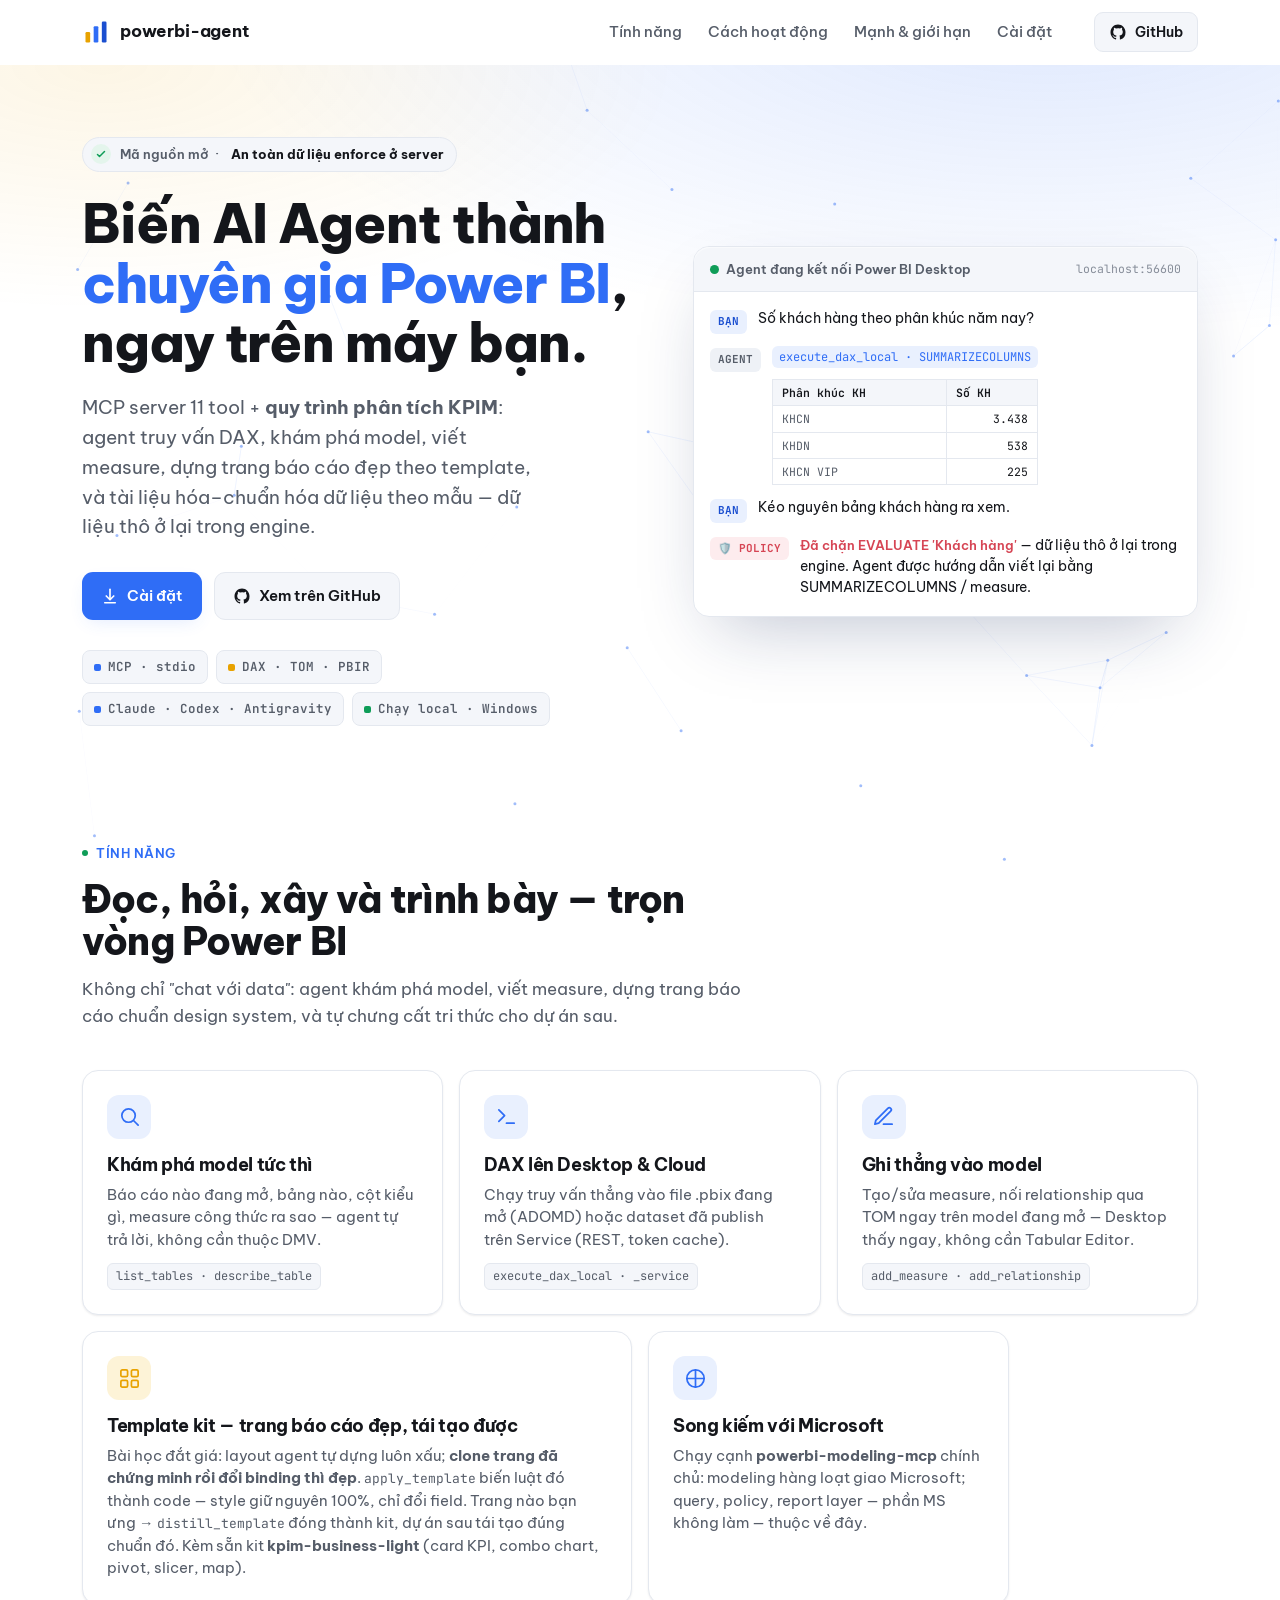
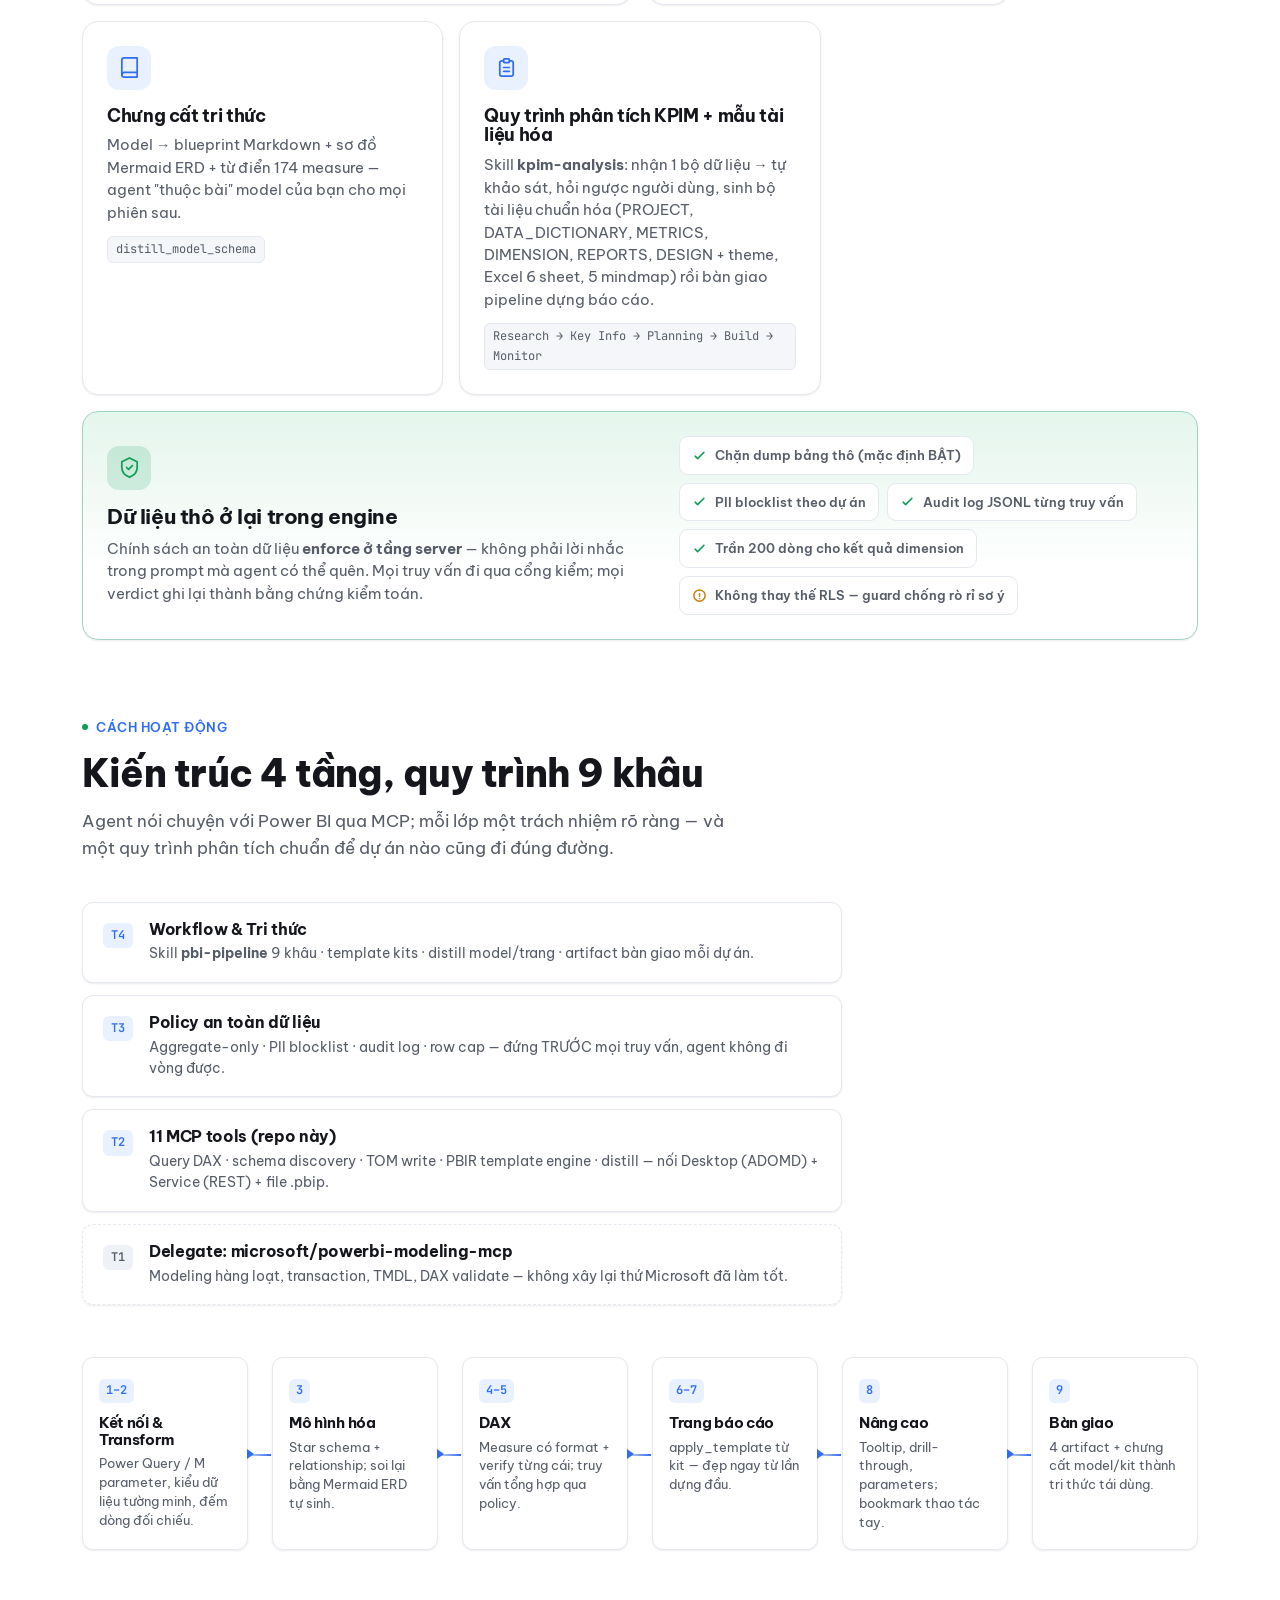
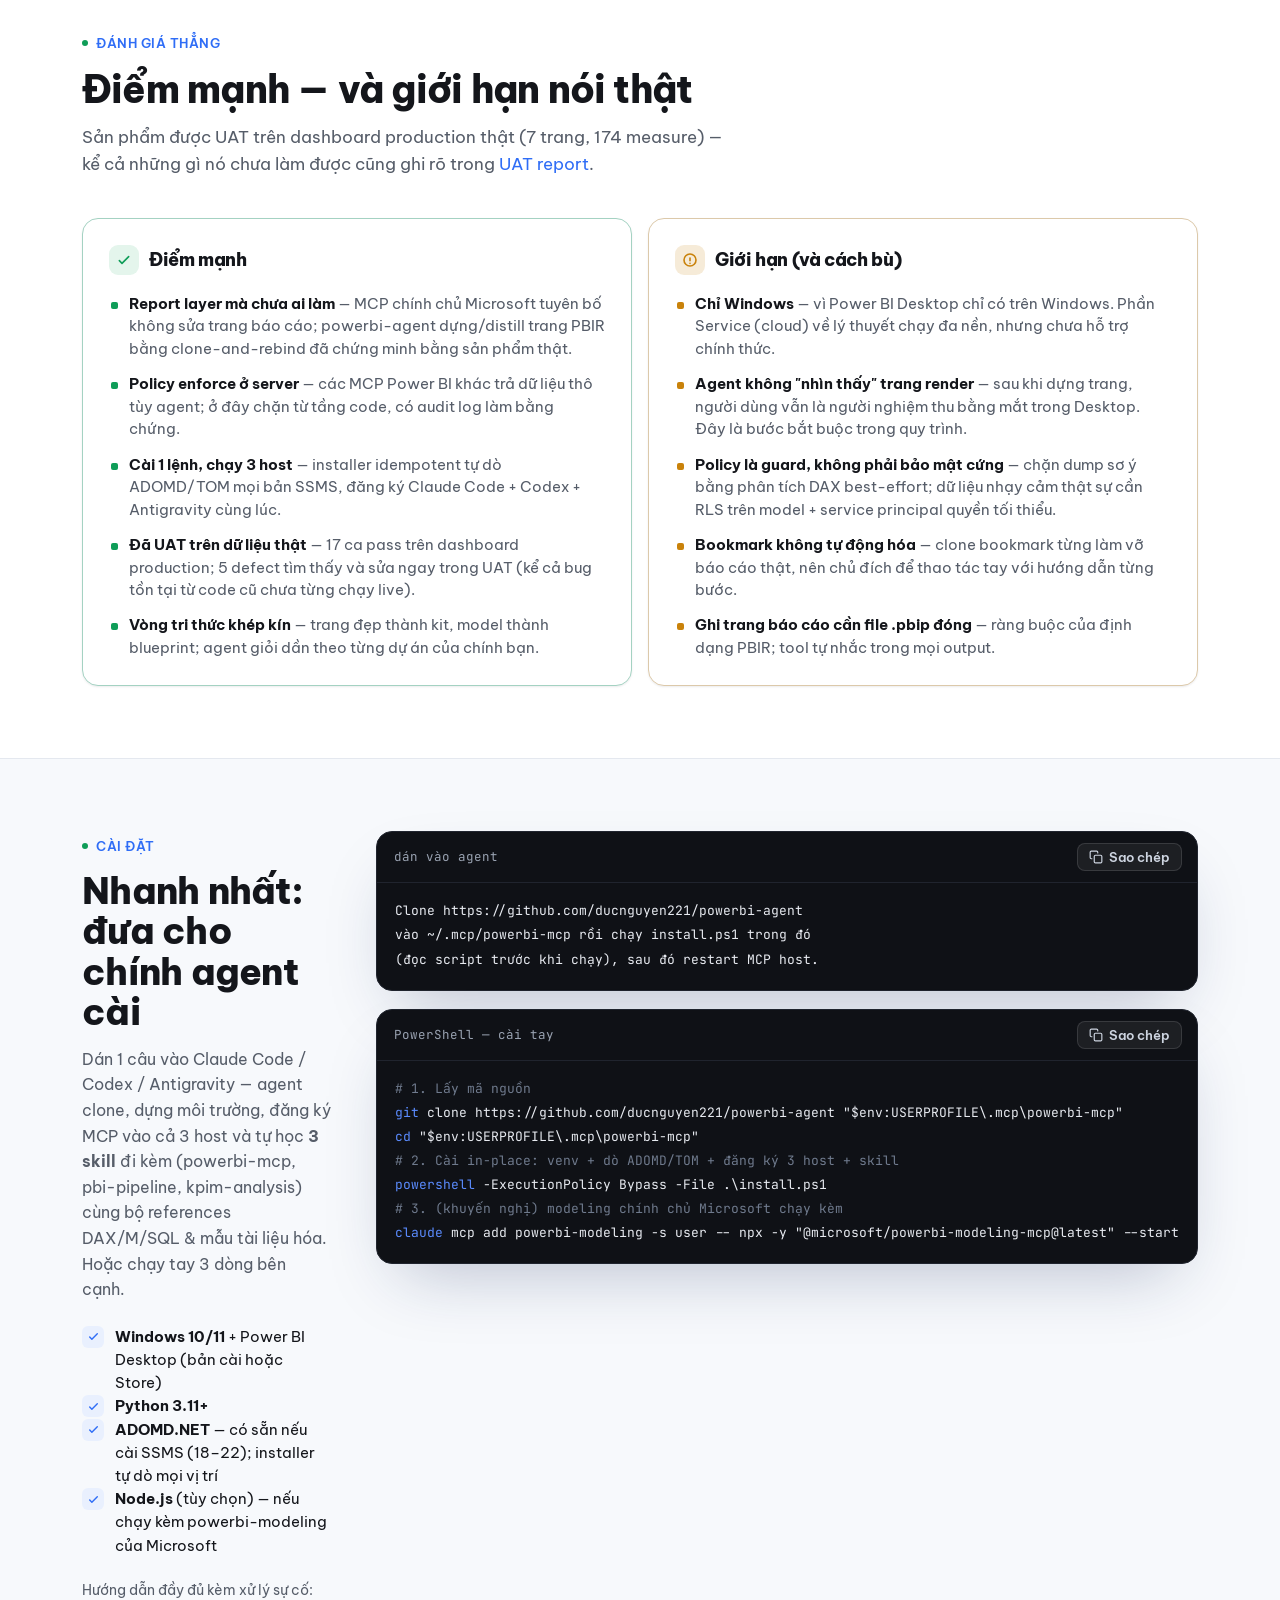
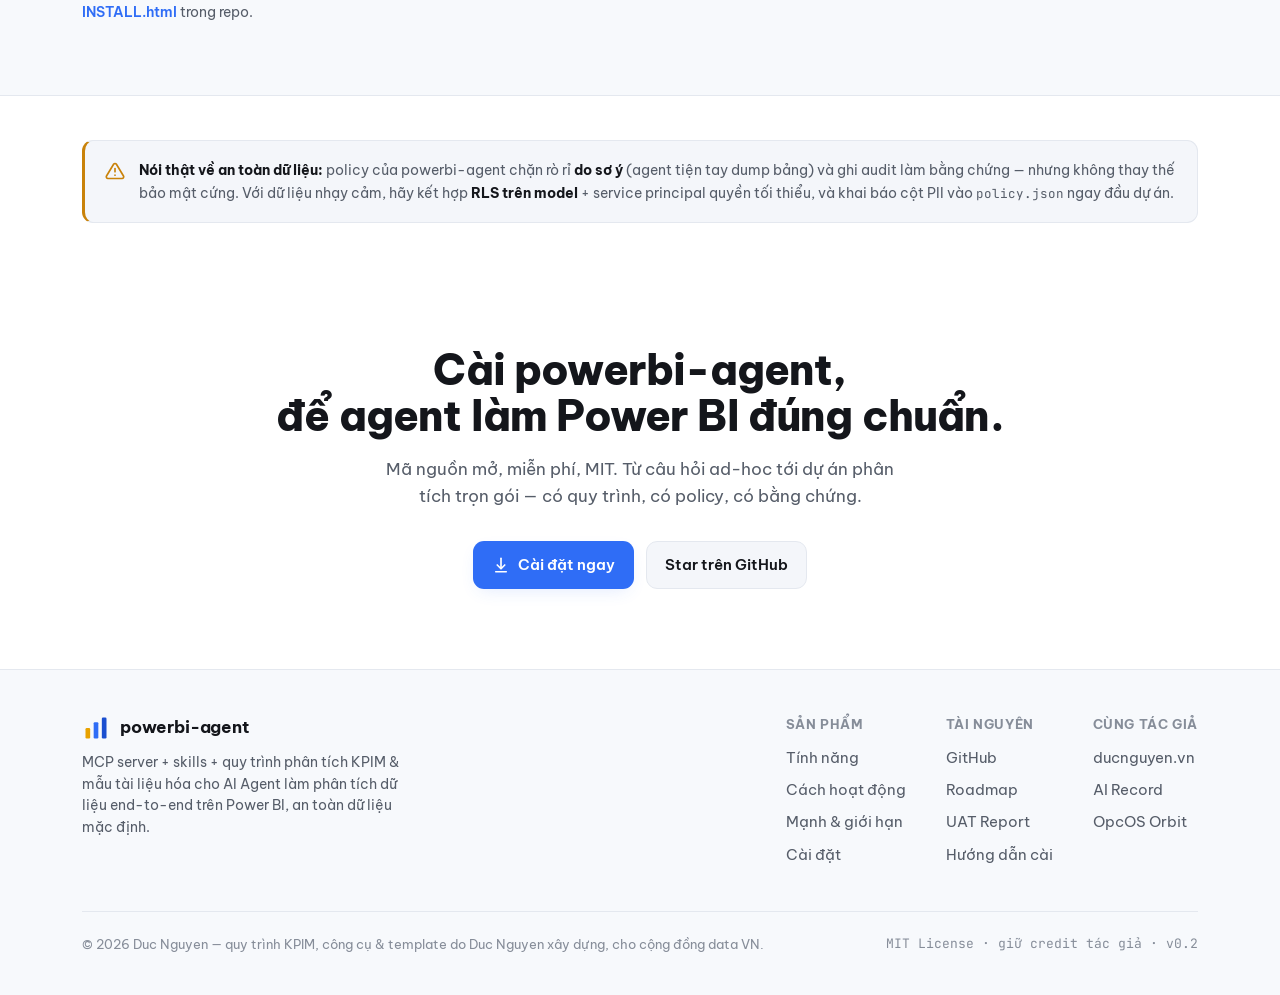
==== commit 3eeeb81e: "Restructure as multi-host plugin package + AGENTS.md multi-agent coordination Skills move to plugins" ====
--- a/docs/index.html
+++ b/docs/index.html
@@ -314,7 +314,7 @@
         Mã nguồn mở &nbsp;·&nbsp; <b>An toàn dữ liệu enforce ở server</b>
       </span>
       <h1>Biến AI Agent thành<br><span class="hl">chuyên gia Power BI</span>, ngay trên máy bạn.</h1>
-      <p class="lead">MCP server 11 tool: agent truy vấn DAX, khám phá model, viết measure, dựng trang báo cáo đẹp theo template — dữ liệu thô ở lại trong engine.</p>
+      <p class="lead">MCP server 11 tool + <b>quy trình phân tích KPIM</b>: agent truy vấn DAX, khám phá model, viết measure, dựng trang báo cáo đẹp theo template, và tài liệu hóa–chuẩn hóa dữ liệu theo mẫu — dữ liệu thô ở lại trong engine.</p>
       <div class="hero-cta">
         <a class="btn btn-primary" href="#cai-dat">
           <svg viewBox="0 0 24 24" fill="none" stroke="currentColor" stroke-width="2.2" stroke-linecap="round" stroke-linejoin="round"><path d="M12 3v13"/><path d="m7 12 5 5 5-5"/><path d="M5 21h14"/></svg>
@@ -412,6 +412,12 @@
         <p>Model → blueprint Markdown + sơ đồ Mermaid ERD + từ điển 174 measure — agent "thuộc bài" model của bạn cho mọi phiên sau.</p>
         <span class="kbd">distill_model_schema</span>
       </div>
+      <div class="feat reveal">
+        <div class="ficon"><svg viewBox="0 0 24 24" fill="none" stroke="currentColor" stroke-width="1.8" stroke-linecap="round" stroke-linejoin="round"><path d="M9 5H7a2 2 0 0 0-2 2v12a2 2 0 0 0 2 2h10a2 2 0 0 0 2-2V7a2 2 0 0 0-2-2h-2"/><rect x="9" y="3" width="6" height="4" rx="1"/><path d="M9 12h6"/><path d="M9 16h6"/></svg></div>
+        <h3>Quy trình phân tích KPIM + mẫu tài liệu hóa</h3>
+        <p>Skill <b>kpim-analysis</b>: nhận 1 bộ dữ liệu → tự khảo sát, hỏi ngược người dùng, sinh bộ tài liệu chuẩn hóa (PROJECT, DATA_DICTIONARY, METRICS, DIMENSION, REPORTS, DESIGN + theme, Excel 6 sheet, 5 mindmap) rồi bàn giao pipeline dựng báo cáo.</p>
+        <span class="kbd">Research → Key Info → Planning → Build → Monitor</span>
+      </div>
       <div class="feat full reveal">
         <div>
           <div class="ficon"><svg viewBox="0 0 24 24" fill="none" stroke="currentColor" stroke-width="1.8" stroke-linecap="round" stroke-linejoin="round"><path d="M12 2 4 6v6c0 5 3.4 8.4 8 10 4.6-1.6 8-5 8-10V6Z"/><path d="m9 12 2 2 4-4"/></svg></div>
@@ -510,7 +516,7 @@
     <div class="install-copy reveal">
       <span class="eyebrow"><span class="dot"></span>Cài đặt</span>
       <h2 style="margin-top:14px">Nhanh nhất: đưa cho chính agent cài</h2>
-      <p>Dán 1 câu vào Claude Code / Codex / Antigravity — agent clone, dựng môi trường, đăng ký MCP vào cả 3 host và tự học 2 skill đi kèm. Hoặc chạy tay 3 dòng bên cạnh.</p>
+      <p>Dán 1 câu vào Claude Code / Codex / Antigravity — agent clone, dựng môi trường, đăng ký MCP vào cả 3 host và tự học <b>3 skill</b> đi kèm (powerbi-mcp, pbi-pipeline, kpim-analysis) cùng bộ references DAX/M/SQL &amp; mẫu tài liệu hóa. Hoặc chạy tay 3 dòng bên cạnh.</p>
       <div class="req">
         <ul>
           <li><span class="ic"><svg viewBox="0 0 24 24" fill="none" stroke="currentColor" stroke-width="2.6" stroke-linecap="round" stroke-linejoin="round"><path d="M5 13l4 4L19 7"/></svg></span><span><b>Windows 10/11</b> + Power BI Desktop (bản cài hoặc Store)</span></li>
@@ -584,7 +590,7 @@
           <svg viewBox="0 0 24 24" aria-hidden="true" width="26" height="26"><rect x="3" y="12" width="4" height="9" rx="1" fill="var(--gold)"/><rect x="10" y="7" width="4" height="14" rx="1" fill="var(--accent)"/><rect x="17" y="3" width="4" height="18" rx="1" fill="var(--accent-ink)"/></svg>
           powerbi-agent
         </a>
-        <p class="foot-tag">MCP server + skills cho AI Agent làm phân tích dữ liệu end-to-end trên Power BI, an toàn dữ liệu mặc định.</p>
+        <p class="foot-tag">MCP server + skills + quy trình phân tích KPIM &amp; mẫu tài liệu hóa cho AI Agent làm phân tích dữ liệu end-to-end trên Power BI, an toàn dữ liệu mặc định.</p>
       </div>
       <div class="foot-links">
         <div class="foot-col">
@@ -610,8 +616,8 @@
       </div>
     </div>
     <div class="foot-bottom">
-      <span>© 2026 Duc Nguyen — xây cho cộng đồng data VN.</span>
-      <span class="lic">MIT License · v0.2</span>
+      <span>© 2026 Duc Nguyen — quy trình KPIM, công cụ &amp; template do Duc Nguyen xây dựng, cho cộng đồng data VN.</span>
+      <span class="lic">MIT License · giữ credit tác giả · v0.2</span>
     </div>
   </div>
 </footer>
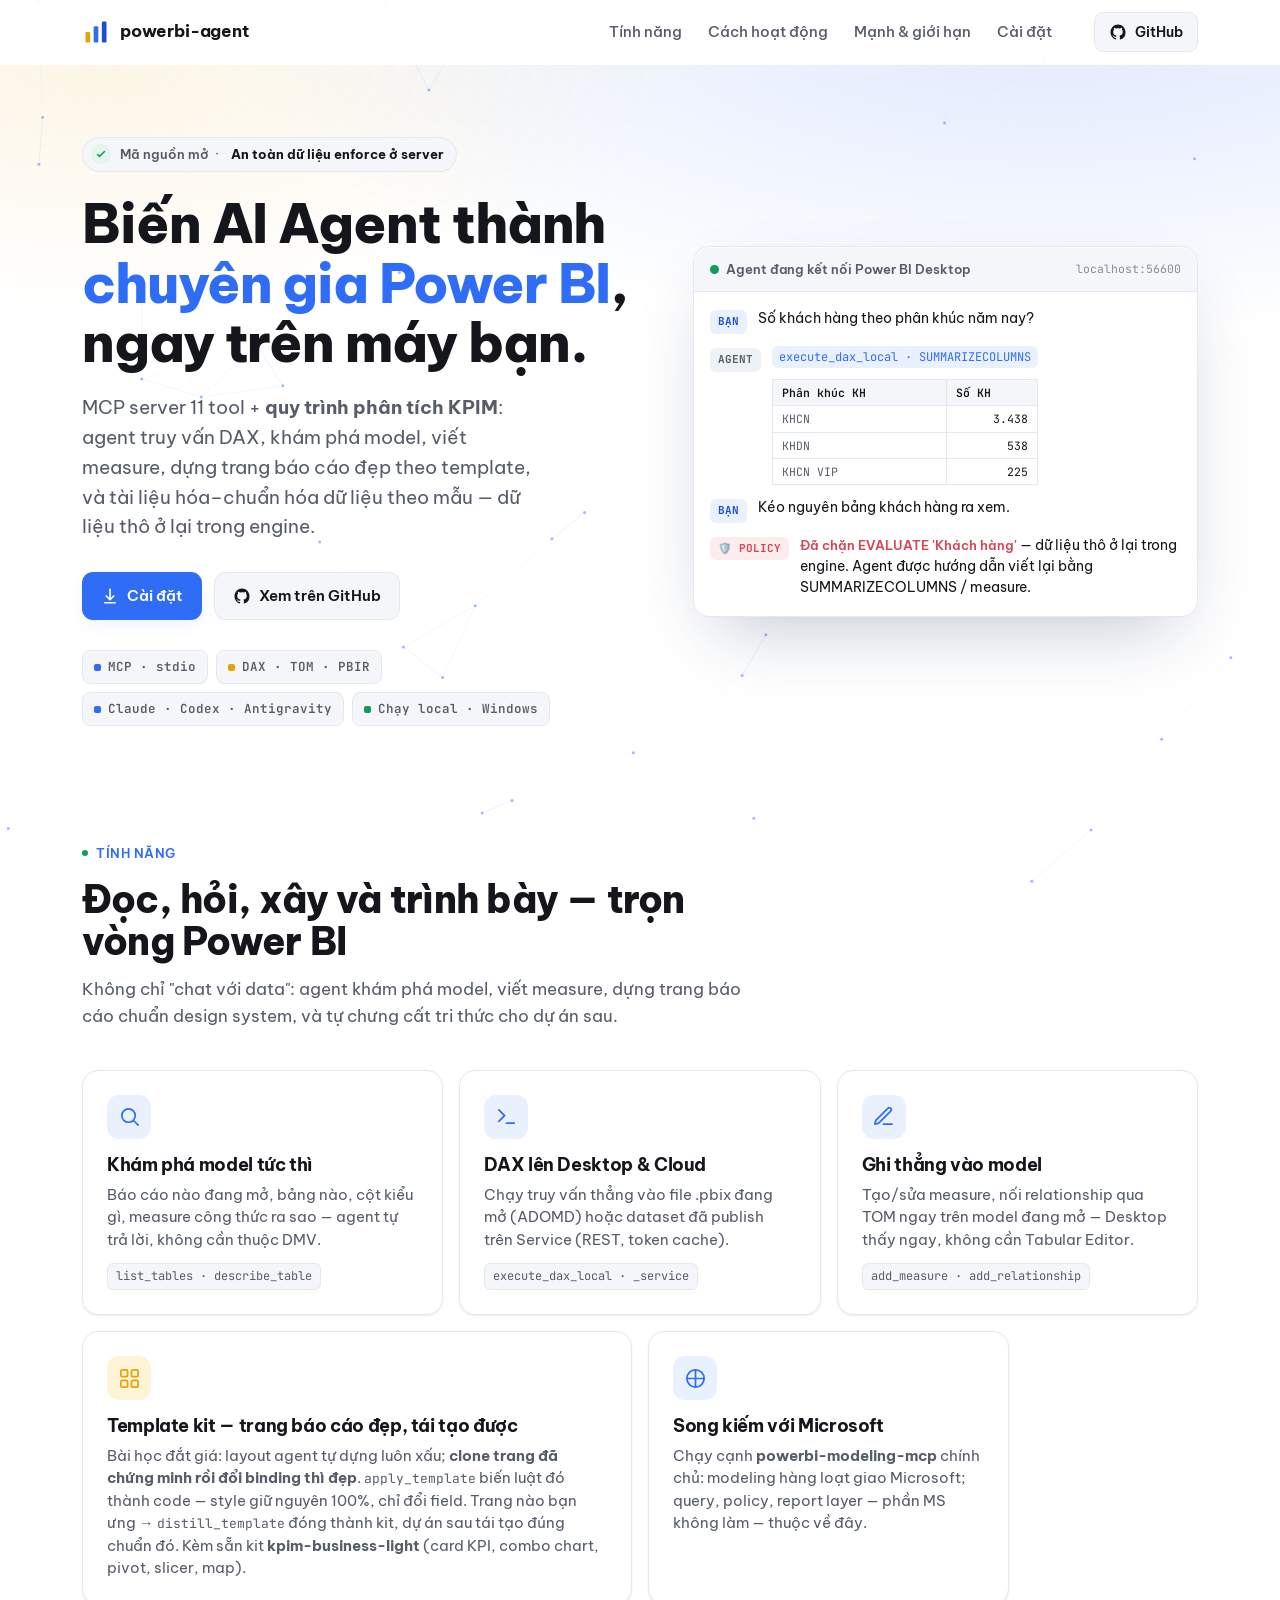
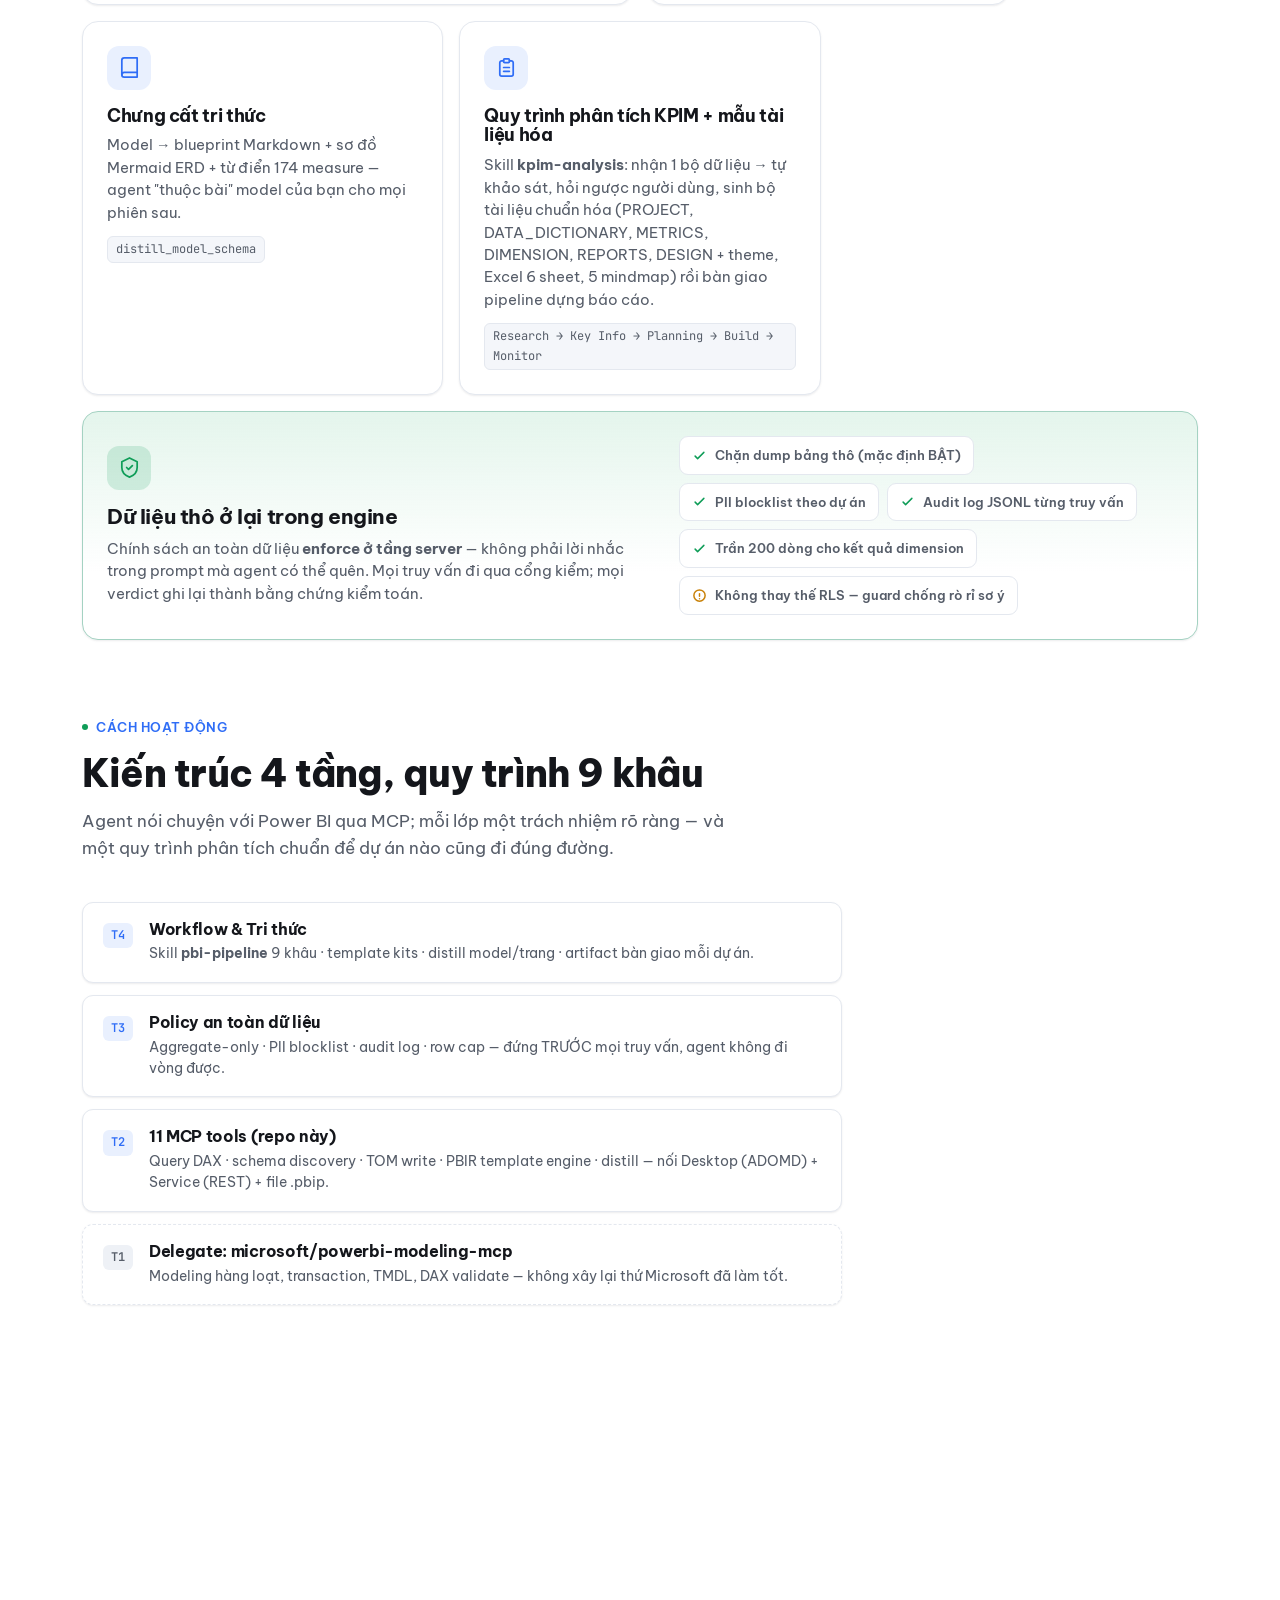
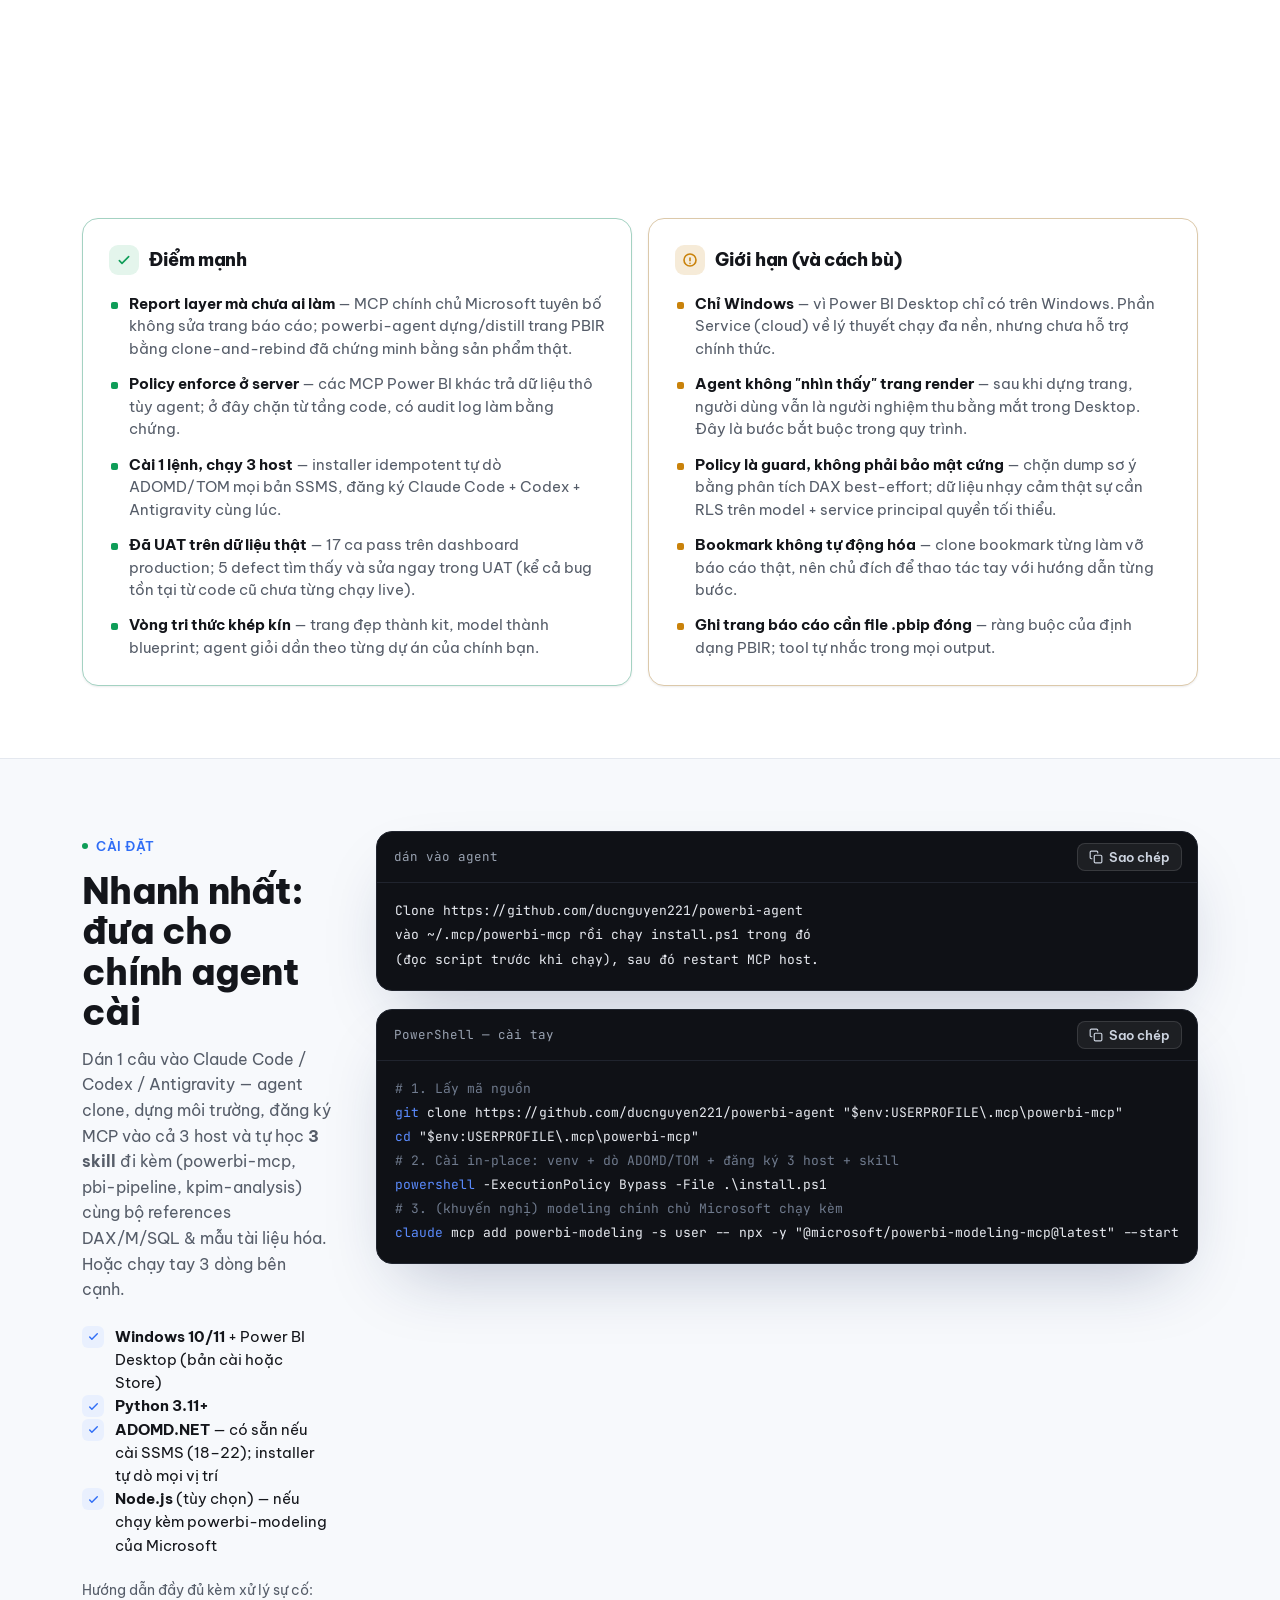
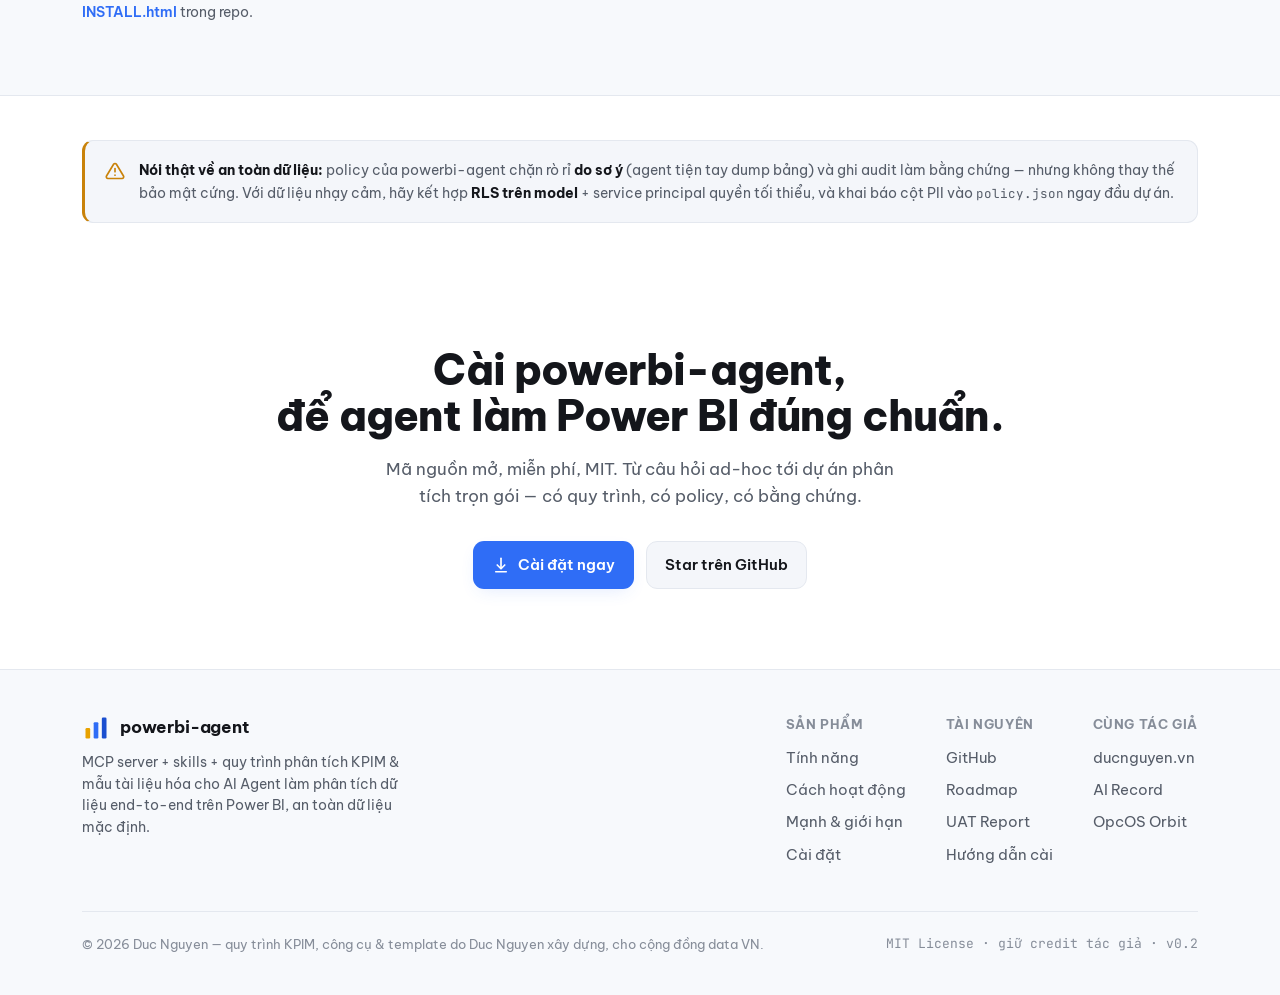
==== commit 65428342: "Reorganize repo as clean package: scripts/, docs consolidation, README as full INDEX - Dedupe: drop " ====
--- a/docs/index.html
+++ b/docs/index.html
@@ -525,7 +525,7 @@
           <li><span class="ic"><svg viewBox="0 0 24 24" fill="none" stroke="currentColor" stroke-width="2.6" stroke-linecap="round" stroke-linejoin="round"><path d="M5 13l4 4L19 7"/></svg></span><span><b>Node.js</b> (tùy chọn) — nếu chạy kèm powerbi-modeling của Microsoft</span></li>
         </ul>
       </div>
-      <p style="margin-top:22px;font-size:14px">Hướng dẫn đầy đủ kèm xử lý sự cố: <a href="https://github.com/ducnguyen221/powerbi-agent/blob/main/INSTALL.html" style="color:var(--accent);font-weight:600">INSTALL.html</a> trong repo.</p>
+      <p style="margin-top:22px;font-size:14px">Hướng dẫn đầy đủ kèm xử lý sự cố: <a href="https://ducnguyen.vn/powerbi-agent/INSTALL.html" style="color:var(--accent);font-weight:600">INSTALL.html</a> trong repo.</p>
     </div>
     <div class="reveal">
       <div class="code-card">
@@ -605,7 +605,7 @@
           <a href="https://github.com/ducnguyen221/powerbi-agent" target="_blank" rel="noopener">GitHub</a>
           <a href="https://github.com/ducnguyen221/powerbi-agent/blob/main/ROADMAP.md" target="_blank" rel="noopener">Roadmap</a>
           <a href="https://github.com/ducnguyen221/powerbi-agent/blob/main/docs/UAT-REPORT.md" target="_blank" rel="noopener">UAT Report</a>
-          <a href="https://github.com/ducnguyen221/powerbi-agent/blob/main/INSTALL.html" target="_blank" rel="noopener">Hướng dẫn cài</a>
+          <a href="https://ducnguyen.vn/powerbi-agent/INSTALL.html" target="_blank" rel="noopener">Hướng dẫn cài</a>
         </div>
         <div class="foot-col">
           <b>Cùng tác giả</b>
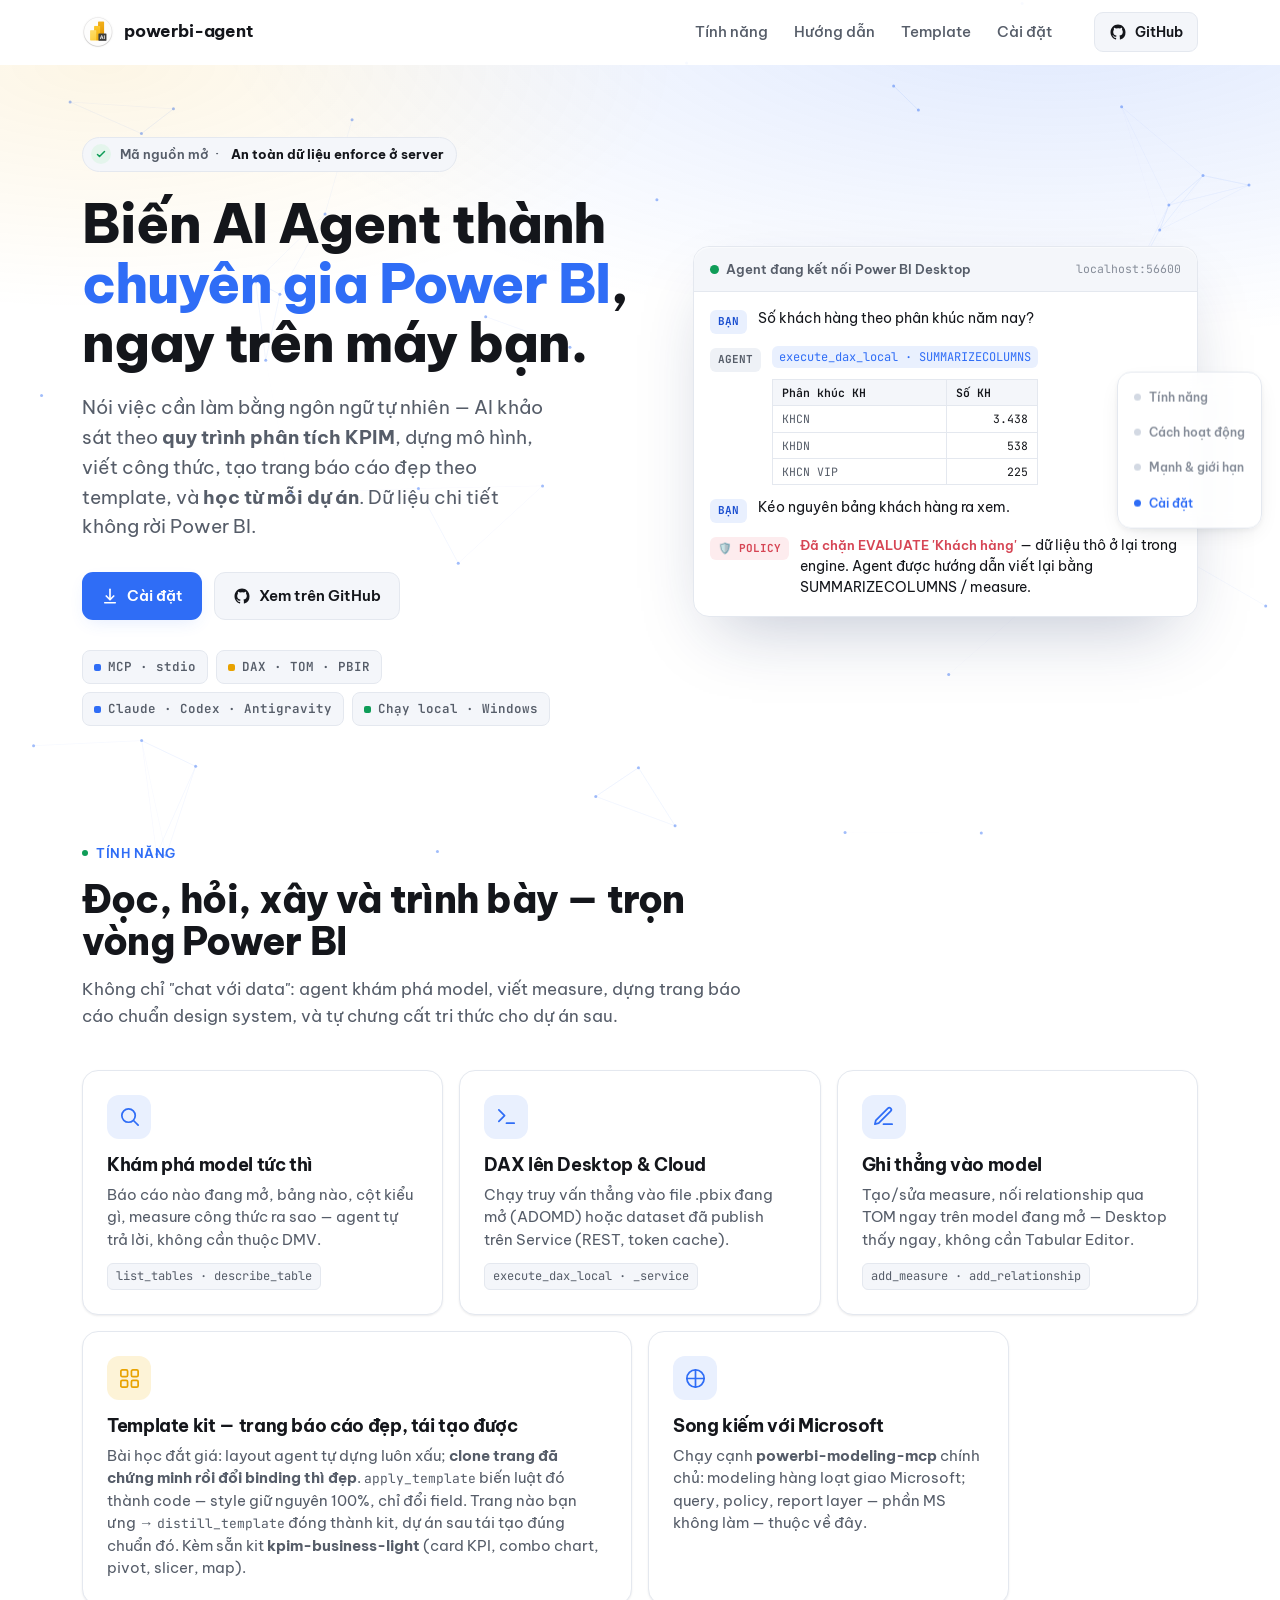
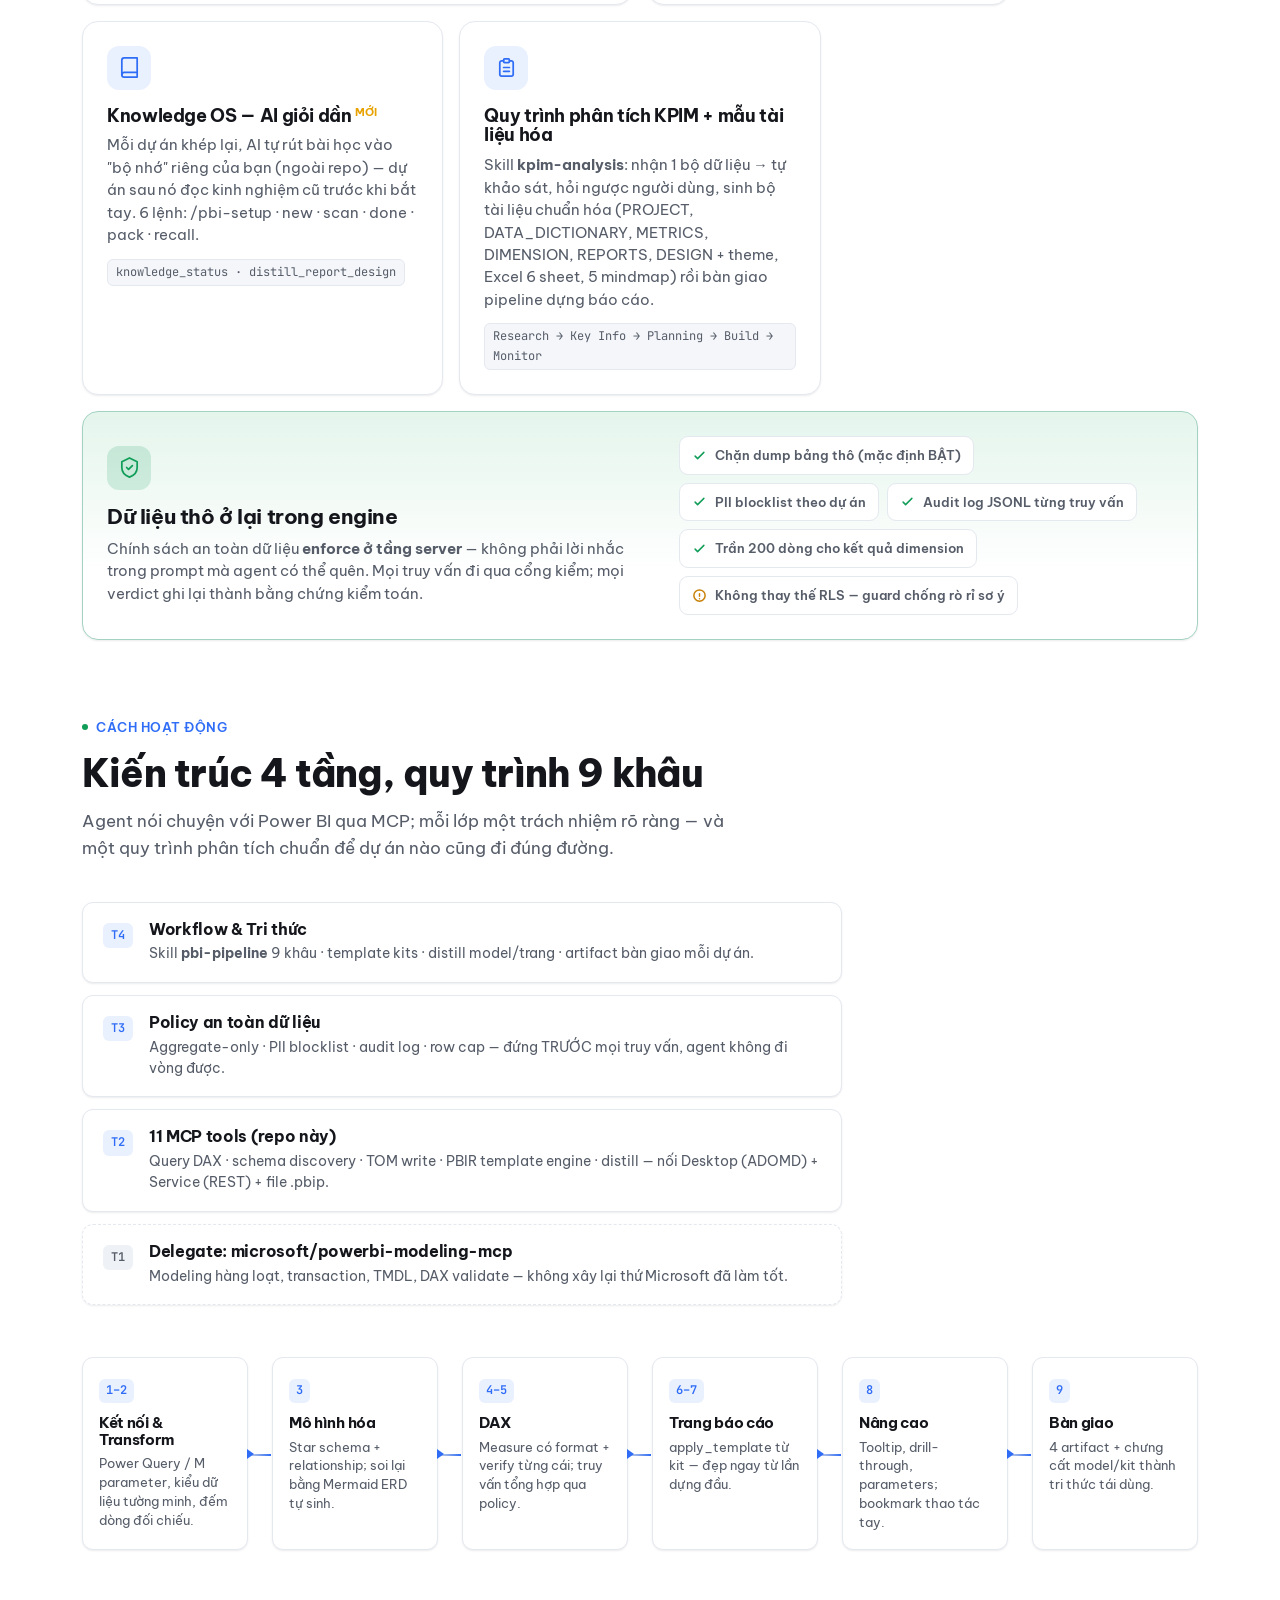
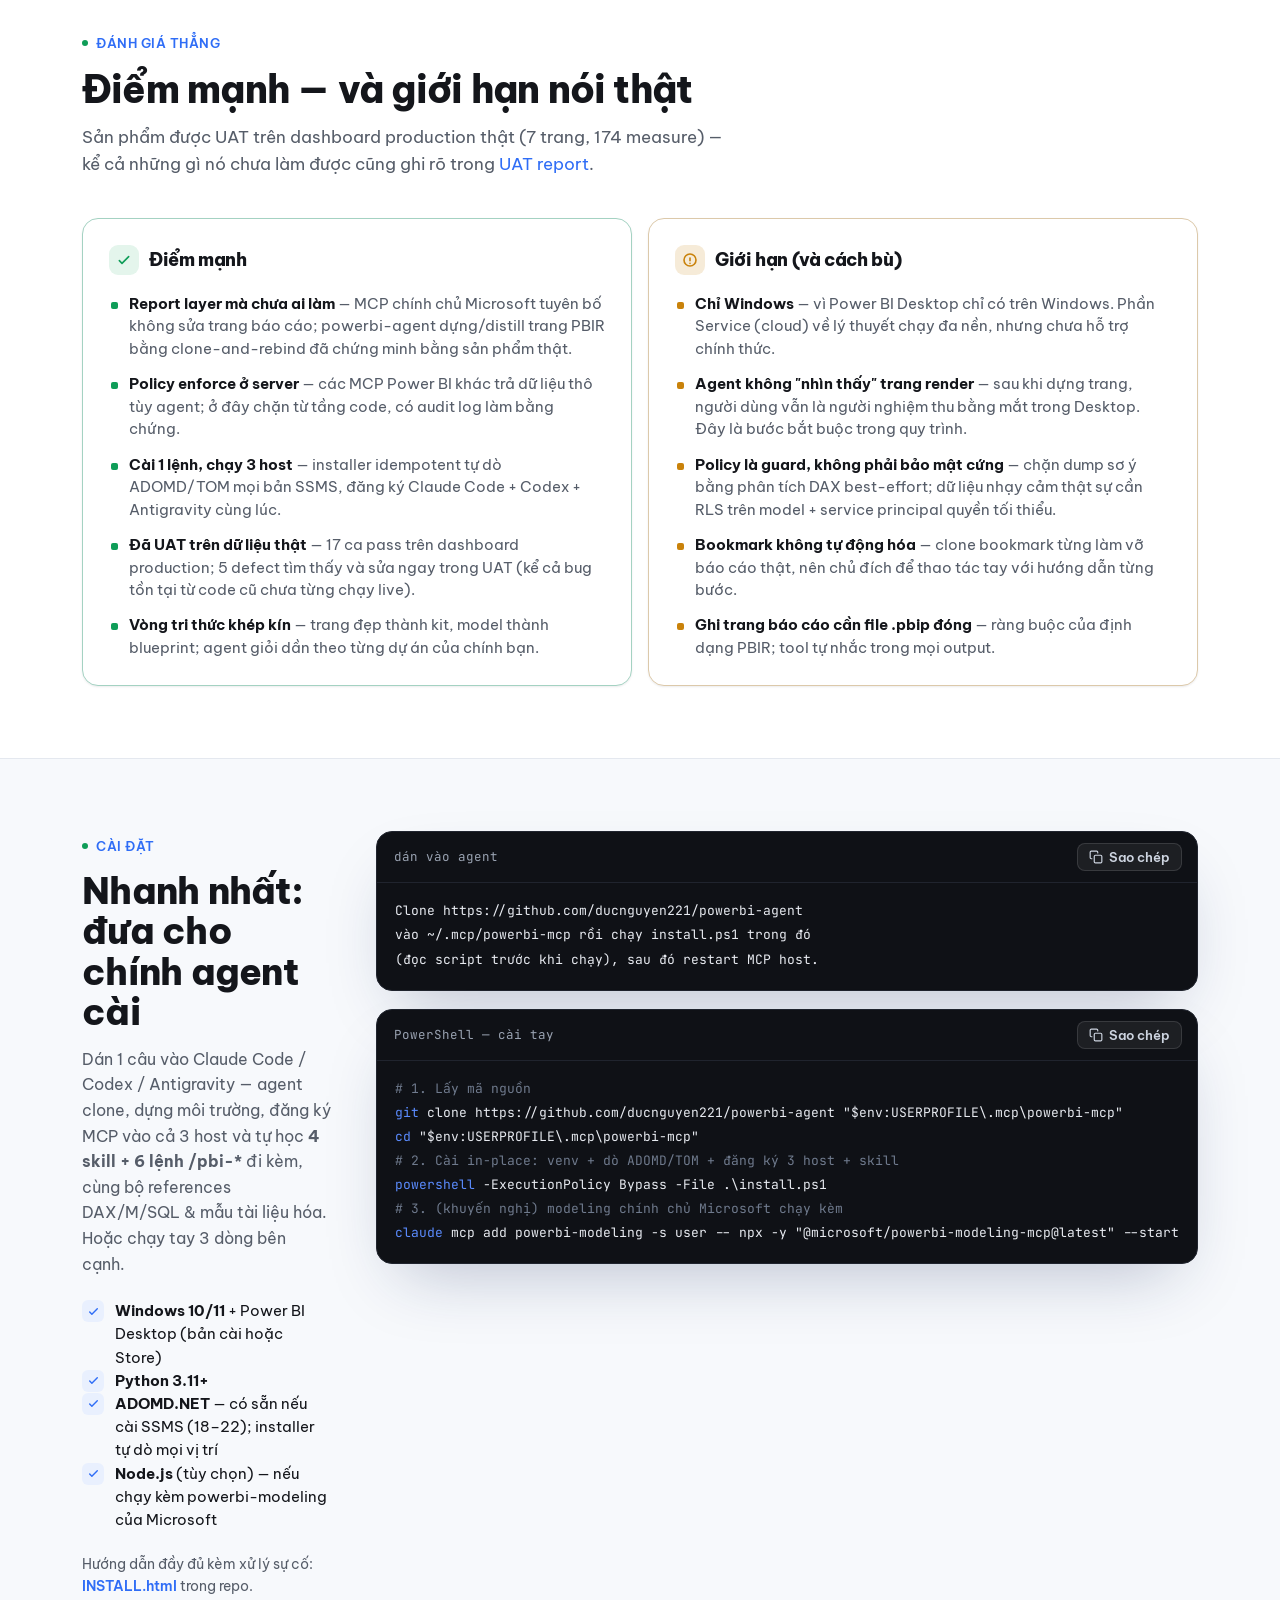
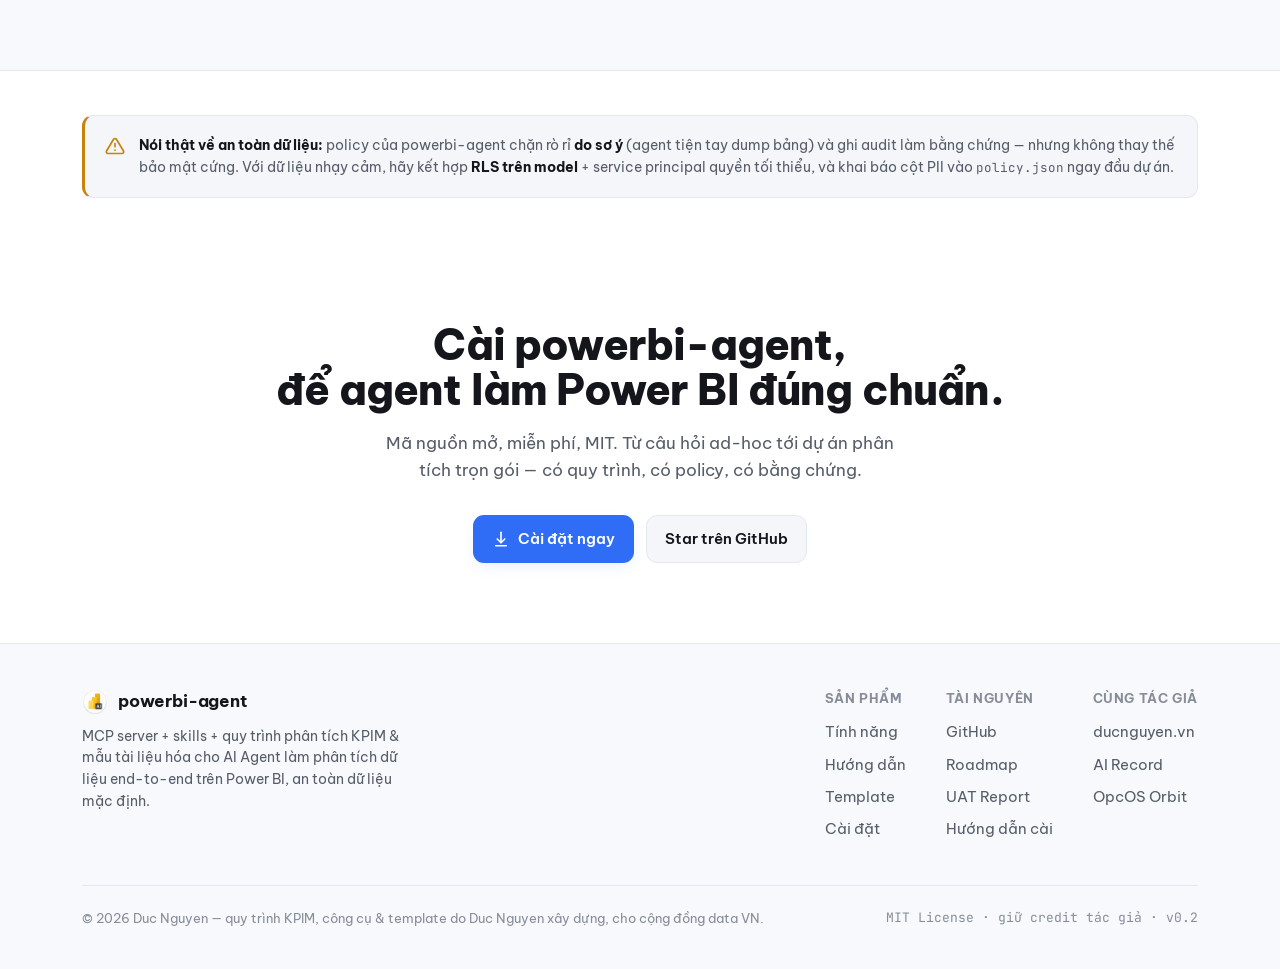
==== commit 438487ad: "docs site v2: real logo, 4 sub-pages (feature/instruction/template/install), quick-nav, dual-audienc" ====
--- a/docs/index.html
+++ b/docs/index.html
@@ -8,11 +8,11 @@
 <meta name="theme-color" content="#2f6df6" media="(prefers-color-scheme: light)">
 <meta name="theme-color" content="#0e0f13" media="(prefers-color-scheme: dark)">
 <meta property="og:title" content="powerbi-agent · AI Agent × Power BI, data-safe by default">
-<meta property="og:description" content="MCP server 11 tool: DAX query qua policy aggregate-only, template kit báo cáo clone-and-rebind, pipeline phân tích 9 khâu. Mã nguồn mở, chạy trên máy bạn.">
+<meta property="og:description" content="16 công cụ + quy trình phân tích KPIM + Knowledge OS học theo từng dự án. AI làm Power BI trọn vòng, dữ liệu chi tiết không rời máy bạn. Mã nguồn mở.">
 <meta property="og:type" content="website">
 <meta property="og:url" content="https://ducnguyen.vn/powerbi-agent/">
 <meta name="twitter:card" content="summary">
-<link rel="icon" href="data:image/svg+xml,%3Csvg xmlns='http://www.w3.org/2000/svg' viewBox='0 0 24 24'%3E%3Crect x='3' y='12' width='4' height='9' rx='1' fill='%23f2c811'/%3E%3Crect x='10' y='7' width='4' height='14' rx='1' fill='%232f6df6'/%3E%3Crect x='17' y='3' width='4' height='18' rx='1' fill='%235b8cff'/%3E%3C/svg%3E">
+<link rel="icon" href="assets/logo-128.png">
 <link rel="preconnect" href="https://fonts.googleapis.com">
 <link rel="preconnect" href="https://fonts.gstatic.com" crossorigin>
 <link href="https://fonts.googleapis.com/css2?family=Be+Vietnam+Pro:wght@400;500;600;700;800&family=JetBrains+Mono:wght@400;500;600&display=swap" rel="stylesheet">
@@ -274,6 +274,19 @@
     display:flex;justify-content:space-between;gap:16px;flex-wrap:wrap;color:var(--faint);font-size:13px}
   .foot-bottom .lic{font-family:var(--mono)}
 
+
+  /* quick-nav dọc phải */
+  .quicknav{position:fixed;right:18px;top:50%;transform:translateY(-50%);z-index:40;
+    display:flex;flex-direction:column;gap:6px;background:color-mix(in srgb,var(--surface) 80%,transparent);
+    backdrop-filter:blur(10px);border:1px solid var(--border);border-radius:14px;padding:10px 8px;box-shadow:var(--shadow-md)}
+  .quicknav a{display:flex;align-items:center;gap:8px;font-size:12px;font-weight:600;color:var(--faint);
+    padding:5px 8px;border-radius:8px;transition:color .15s,background .15s}
+  .quicknav a .qdot{width:7px;height:7px;border-radius:50%;background:var(--border-strong);flex:none;transition:background .15s}
+  .quicknav a:hover{color:var(--text);background:var(--surface-2)}
+  .quicknav a.on{color:var(--accent)}
+  .quicknav a.on .qdot{background:var(--accent)}
+  @media (max-width:1240px){.quicknav .qlabel{display:none}.quicknav{padding:10px 6px}}
+  @media (max-width:760px){.quicknav{display:none}}
   @media (prefers-reduced-motion:no-preference){
     .reveal{opacity:0;transform:translateY(20px);transition:opacity .6s cubic-bezier(.16,1,.3,1),transform .6s cubic-bezier(.16,1,.3,1)}
     .reveal.in{opacity:1;transform:none}
@@ -287,14 +300,14 @@
 <header class="site" id="siteHeader">
   <div class="wrap nav">
     <a class="brand" href="#top">
-      <svg viewBox="0 0 24 24" aria-hidden="true"><rect x="3" y="12" width="4" height="9" rx="1" fill="var(--gold)"/><rect x="10" y="7" width="4" height="14" rx="1" fill="var(--accent)"/><rect x="17" y="3" width="4" height="18" rx="1" fill="var(--accent-ink)"/></svg>
+      <img src="assets/logo-128.png" alt="powerbi-agent" style="width:32px;height:32px;border-radius:50%">
       powerbi-agent
     </a>
     <nav class="nav-links">
-      <a href="#tinh-nang">Tính năng</a>
-      <a href="#cach-hoat-dong">Cách hoạt động</a>
-      <a href="#manh-yeu">Mạnh &amp; giới hạn</a>
-      <a href="#cai-dat">Cài đặt</a>
+      <a href="feature/">Tính năng</a>
+      <a href="instruction/">Hướng dẫn</a>
+      <a href="template/">Template</a>
+      <a href="install/">Cài đặt</a>
     </nav>
     <a class="btn btn-ghost btn-sm gh" href="https://github.com/ducnguyen221/powerbi-agent" target="_blank" rel="noopener">
       <svg viewBox="0 0 24 24" fill="currentColor" aria-hidden="true"><path d="M12 2C6.48 2 2 6.58 2 12.25c0 4.53 2.87 8.37 6.84 9.73.5.09.68-.22.68-.49 0-.24-.01-.87-.01-1.71-2.78.62-3.37-1.37-3.37-1.37-.45-1.18-1.11-1.49-1.11-1.49-.91-.64.07-.62.07-.62 1 .07 1.53 1.06 1.53 1.06.89 1.56 2.34 1.11 2.91.85.09-.66.35-1.11.63-1.36-2.22-.26-4.55-1.14-4.55-5.07 0-1.12.39-2.03 1.03-2.75-.1-.26-.45-1.3.1-2.71 0 0 .84-.28 2.75 1.05a9.4 9.4 0 0 1 2.5-.34c.85 0 1.71.12 2.5.34 1.91-1.33 2.75-1.05 2.75-1.05.55 1.41.2 2.45.1 2.71.64.72 1.03 1.63 1.03 2.75 0 3.94-2.34 4.81-4.57 5.06.36.32.68.94.68 1.9 0 1.37-.01 2.48-.01 2.82 0 .27.18.59.69.49A10.02 10.02 0 0 0 22 12.25C22 6.58 17.52 2 12 2Z"/></svg>
@@ -302,6 +315,13 @@
     </a>
   </div>
 </header>
+
+<nav class="quicknav" aria-label="Điều hướng nhanh trong trang">
+  <a href="#tinh-nang"><span class="qdot"></span><span class="qlabel">Tính năng</span></a>
+  <a href="#cach-hoat-dong"><span class="qdot"></span><span class="qlabel">Cách hoạt động</span></a>
+  <a href="#manh-yeu"><span class="qdot"></span><span class="qlabel">Mạnh & giới hạn</span></a>
+  <a href="#cai-dat"><span class="qdot"></span><span class="qlabel">Cài đặt</span></a>
+</nav>
 
 <main id="top">
 
@@ -314,7 +334,7 @@
         Mã nguồn mở &nbsp;·&nbsp; <b>An toàn dữ liệu enforce ở server</b>
       </span>
       <h1>Biến AI Agent thành<br><span class="hl">chuyên gia Power BI</span>, ngay trên máy bạn.</h1>
-      <p class="lead">MCP server 11 tool + <b>quy trình phân tích KPIM</b>: agent truy vấn DAX, khám phá model, viết measure, dựng trang báo cáo đẹp theo template, và tài liệu hóa–chuẩn hóa dữ liệu theo mẫu — dữ liệu thô ở lại trong engine.</p>
+      <p class="lead">Nói việc cần làm bằng ngôn ngữ tự nhiên — AI khảo sát theo <b>quy trình phân tích KPIM</b>, dựng mô hình, viết công thức, tạo trang báo cáo đẹp theo template, và <b>học từ mỗi dự án</b>. Dữ liệu chi tiết không rời Power BI.</p>
       <div class="hero-cta">
         <a class="btn btn-primary" href="#cai-dat">
           <svg viewBox="0 0 24 24" fill="none" stroke="currentColor" stroke-width="2.2" stroke-linecap="round" stroke-linejoin="round"><path d="M12 3v13"/><path d="m7 12 5 5 5-5"/><path d="M5 21h14"/></svg>
@@ -408,9 +428,9 @@
       </div>
       <div class="feat reveal">
         <div class="ficon"><svg viewBox="0 0 24 24" fill="none" stroke="currentColor" stroke-width="1.8" stroke-linecap="round" stroke-linejoin="round"><path d="M4 19.5A2.5 2.5 0 0 1 6.5 17H20"/><path d="M6.5 2H20v20H6.5A2.5 2.5 0 0 1 4 19.5v-15A2.5 2.5 0 0 1 6.5 2Z"/></svg></div>
-        <h3>Chưng cất tri thức</h3>
-        <p>Model → blueprint Markdown + sơ đồ Mermaid ERD + từ điển 174 measure — agent "thuộc bài" model của bạn cho mọi phiên sau.</p>
-        <span class="kbd">distill_model_schema</span>
+        <h3>Knowledge OS — AI giỏi dần <span style="font-size:11px;font-weight:700;color:var(--gold);vertical-align:top">MỚI</span></h3>
+        <p>Mỗi dự án khép lại, AI tự rút bài học vào "bộ nhớ" riêng của bạn (ngoài repo) — dự án sau nó đọc kinh nghiệm cũ trước khi bắt tay. 6 lệnh: /pbi-setup · new · scan · done · pack · recall.</p>
+        <span class="kbd">knowledge_status · distill_report_design</span>
       </div>
       <div class="feat reveal">
         <div class="ficon"><svg viewBox="0 0 24 24" fill="none" stroke="currentColor" stroke-width="1.8" stroke-linecap="round" stroke-linejoin="round"><path d="M9 5H7a2 2 0 0 0-2 2v12a2 2 0 0 0 2 2h10a2 2 0 0 0 2-2V7a2 2 0 0 0-2-2h-2"/><rect x="9" y="3" width="6" height="4" rx="1"/><path d="M9 12h6"/><path d="M9 16h6"/></svg></div>
@@ -516,7 +536,7 @@
     <div class="install-copy reveal">
       <span class="eyebrow"><span class="dot"></span>Cài đặt</span>
       <h2 style="margin-top:14px">Nhanh nhất: đưa cho chính agent cài</h2>
-      <p>Dán 1 câu vào Claude Code / Codex / Antigravity — agent clone, dựng môi trường, đăng ký MCP vào cả 3 host và tự học <b>3 skill</b> đi kèm (powerbi-mcp, pbi-pipeline, kpim-analysis) cùng bộ references DAX/M/SQL &amp; mẫu tài liệu hóa. Hoặc chạy tay 3 dòng bên cạnh.</p>
+      <p>Dán 1 câu vào Claude Code / Codex / Antigravity — agent clone, dựng môi trường, đăng ký MCP vào cả 3 host và tự học <b>4 skill + 6 lệnh /pbi-*</b> đi kèm, cùng bộ references DAX/M/SQL &amp; mẫu tài liệu hóa. Hoặc chạy tay 3 dòng bên cạnh.</p>
       <div class="req">
         <ul>
           <li><span class="ic"><svg viewBox="0 0 24 24" fill="none" stroke="currentColor" stroke-width="2.6" stroke-linecap="round" stroke-linejoin="round"><path d="M5 13l4 4L19 7"/></svg></span><span><b>Windows 10/11</b> + Power BI Desktop (bản cài hoặc Store)</span></li>
@@ -587,7 +607,7 @@
     <div class="foot">
       <div>
         <a class="brand" href="#top">
-          <svg viewBox="0 0 24 24" aria-hidden="true" width="26" height="26"><rect x="3" y="12" width="4" height="9" rx="1" fill="var(--gold)"/><rect x="10" y="7" width="4" height="14" rx="1" fill="var(--accent)"/><rect x="17" y="3" width="4" height="18" rx="1" fill="var(--accent-ink)"/></svg>
+          <img src="assets/logo-128.png" alt="powerbi-agent" width="26" height="26" style="border-radius:50%">
           powerbi-agent
         </a>
         <p class="foot-tag">MCP server + skills + quy trình phân tích KPIM &amp; mẫu tài liệu hóa cho AI Agent làm phân tích dữ liệu end-to-end trên Power BI, an toàn dữ liệu mặc định.</p>
@@ -595,10 +615,10 @@
       <div class="foot-links">
         <div class="foot-col">
           <b>Sản phẩm</b>
-          <a href="#tinh-nang">Tính năng</a>
-          <a href="#cach-hoat-dong">Cách hoạt động</a>
-          <a href="#manh-yeu">Mạnh &amp; giới hạn</a>
-          <a href="#cai-dat">Cài đặt</a>
+          <a href="feature/">Tính năng</a>
+          <a href="instruction/">Hướng dẫn</a>
+          <a href="template/">Template</a>
+          <a href="install/">Cài đặt</a>
         </div>
         <div class="foot-col">
           <b>Tài nguyên</b>
@@ -656,6 +676,24 @@
       'powershell -ExecutionPolicy Bypass -File .\\install.ps1',
       'claude mcp add powerbi-modeling -s user -- npx -y "@microsoft/powerbi-modeling-mcp@latest" --start'
     ].join('\n'));
+  })();
+
+
+  // quick-nav highlight
+  (function(){
+    var qn=document.querySelectorAll('.quicknav a[href^="#"]');
+    if(!qn.length||!('IntersectionObserver' in window))return;
+    var map={};
+    qn.forEach(function(a){var id=a.getAttribute('href').slice(1);var el=document.getElementById(id);if(el)map[id]=a;});
+    var io=new IntersectionObserver(function(es){
+      es.forEach(function(en){
+        if(en.isIntersecting){
+          qn.forEach(function(a){a.classList.remove('on')});
+          var a=map[en.target.id];if(a)a.classList.add('on');
+        }
+      });
+    },{rootMargin:'-40% 0px -55% 0px'});
+    Object.keys(map).forEach(function(id){io.observe(document.getElementById(id))});
   })();
 
   // scroll reveal
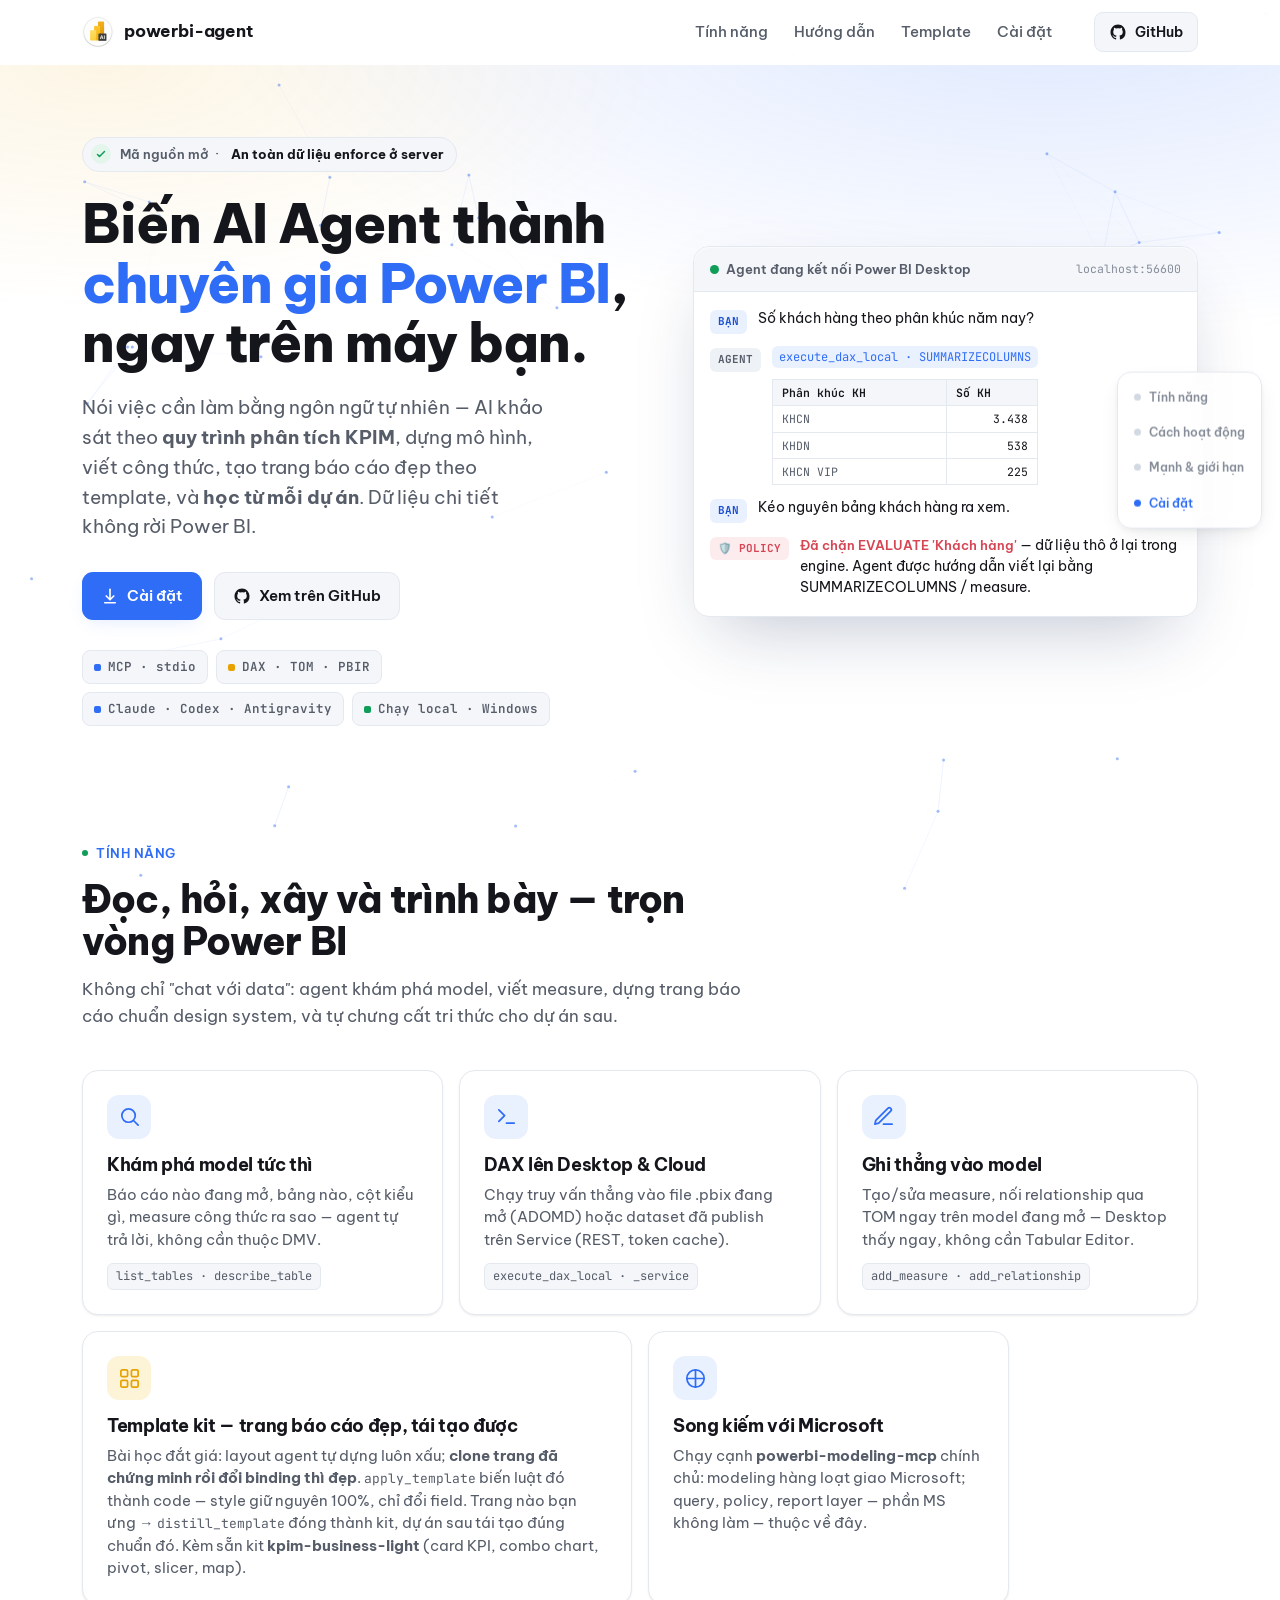
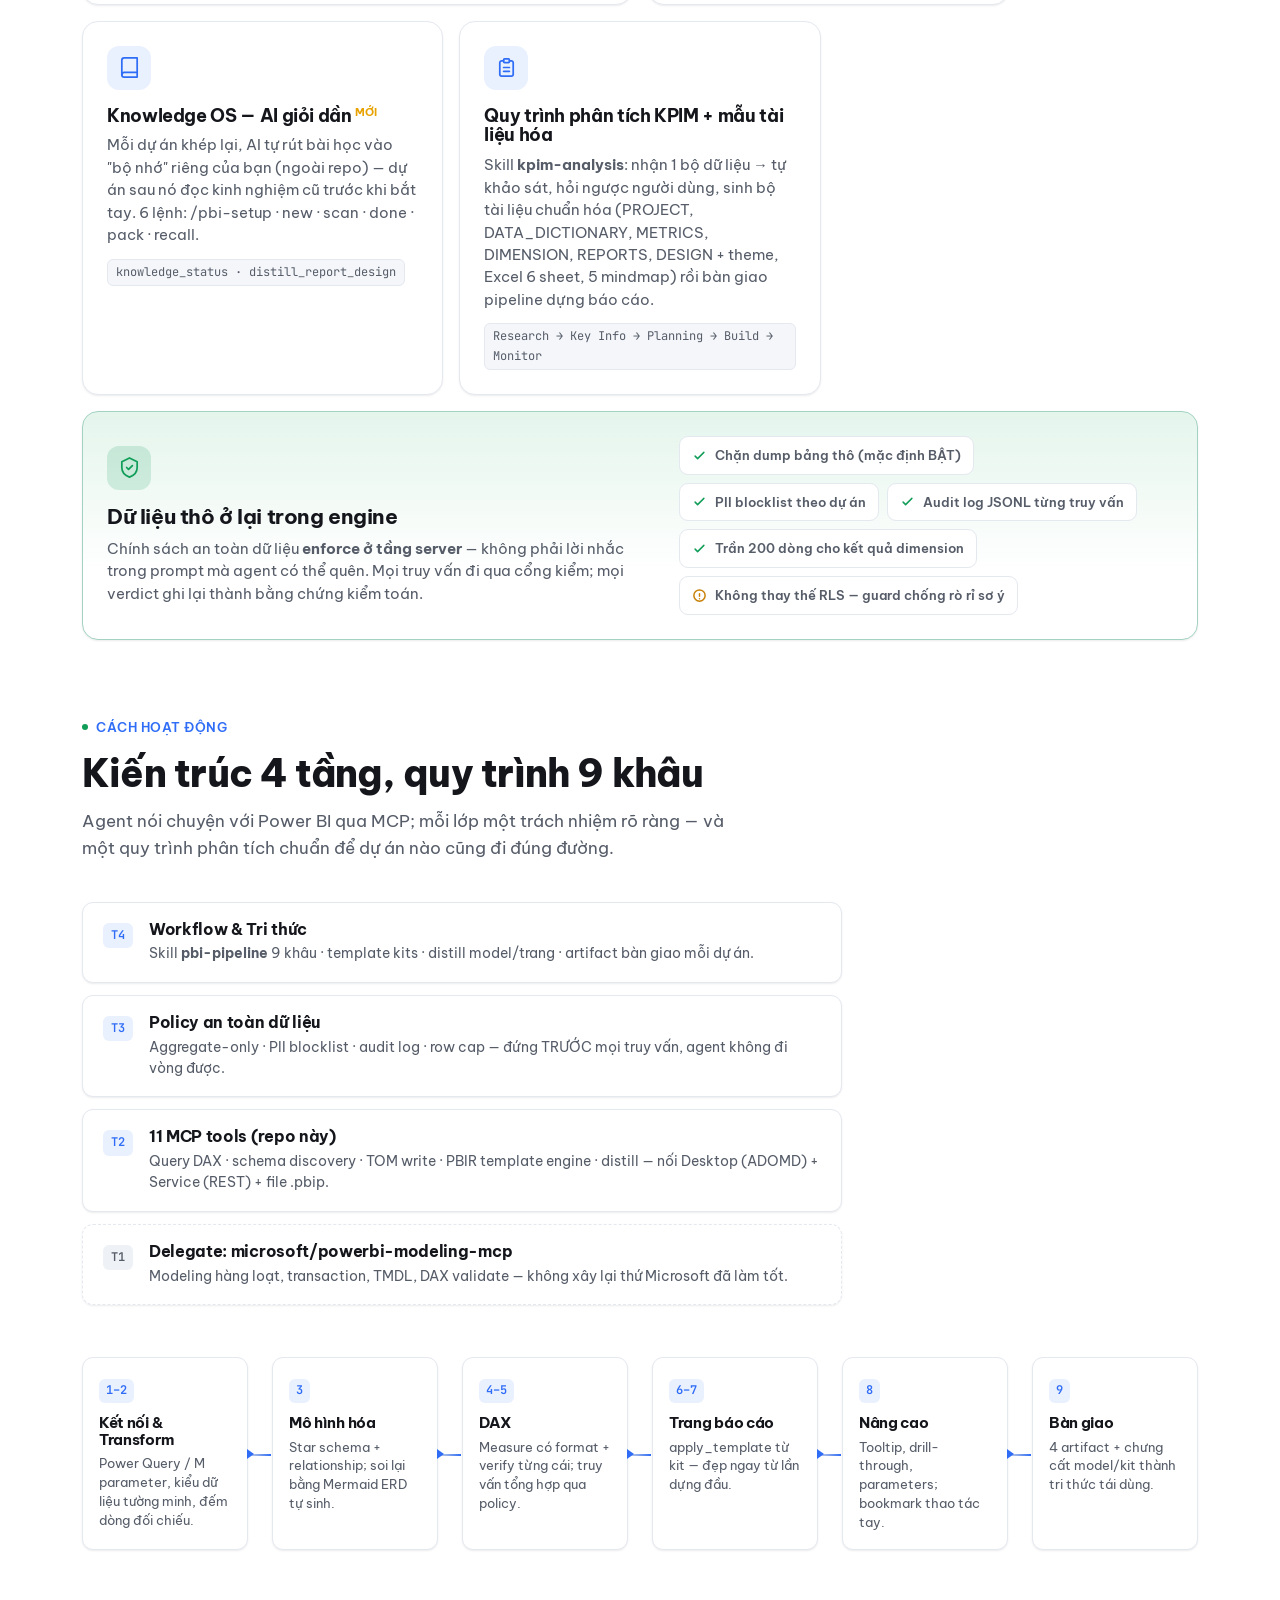
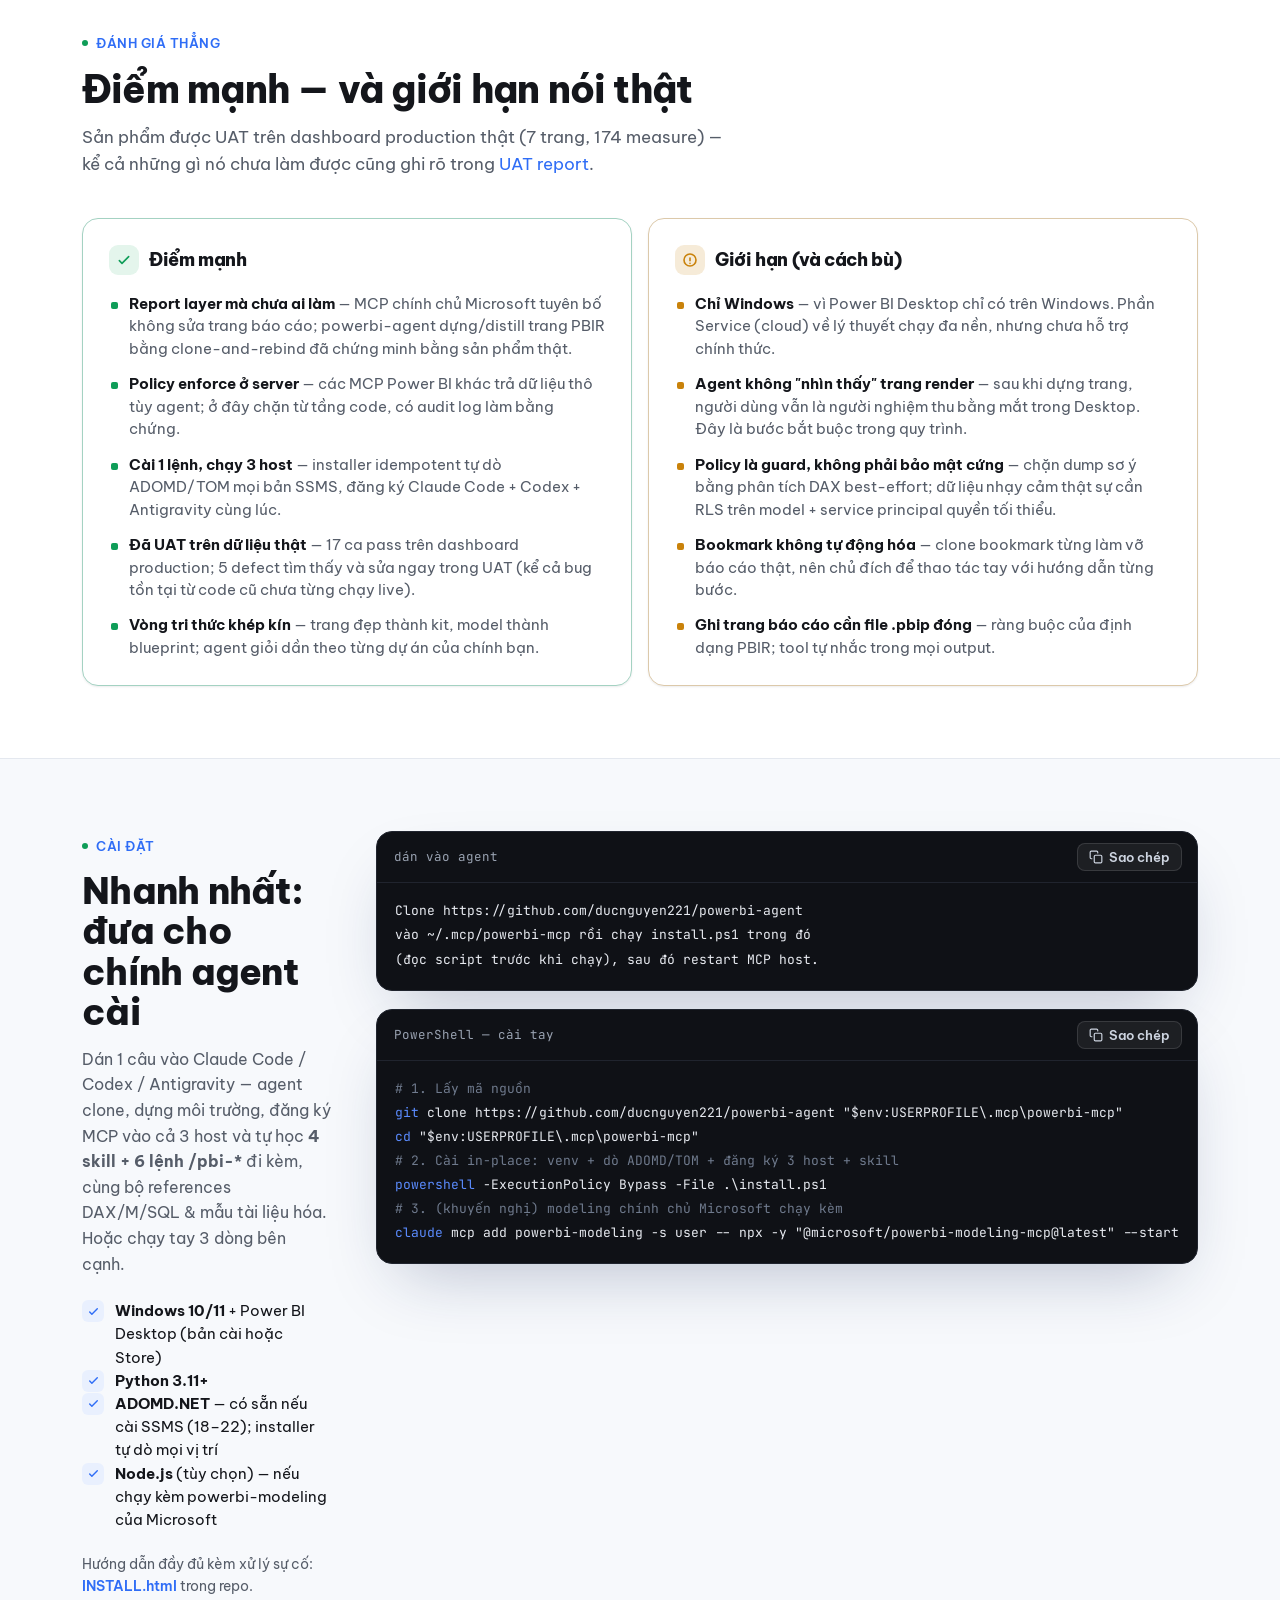
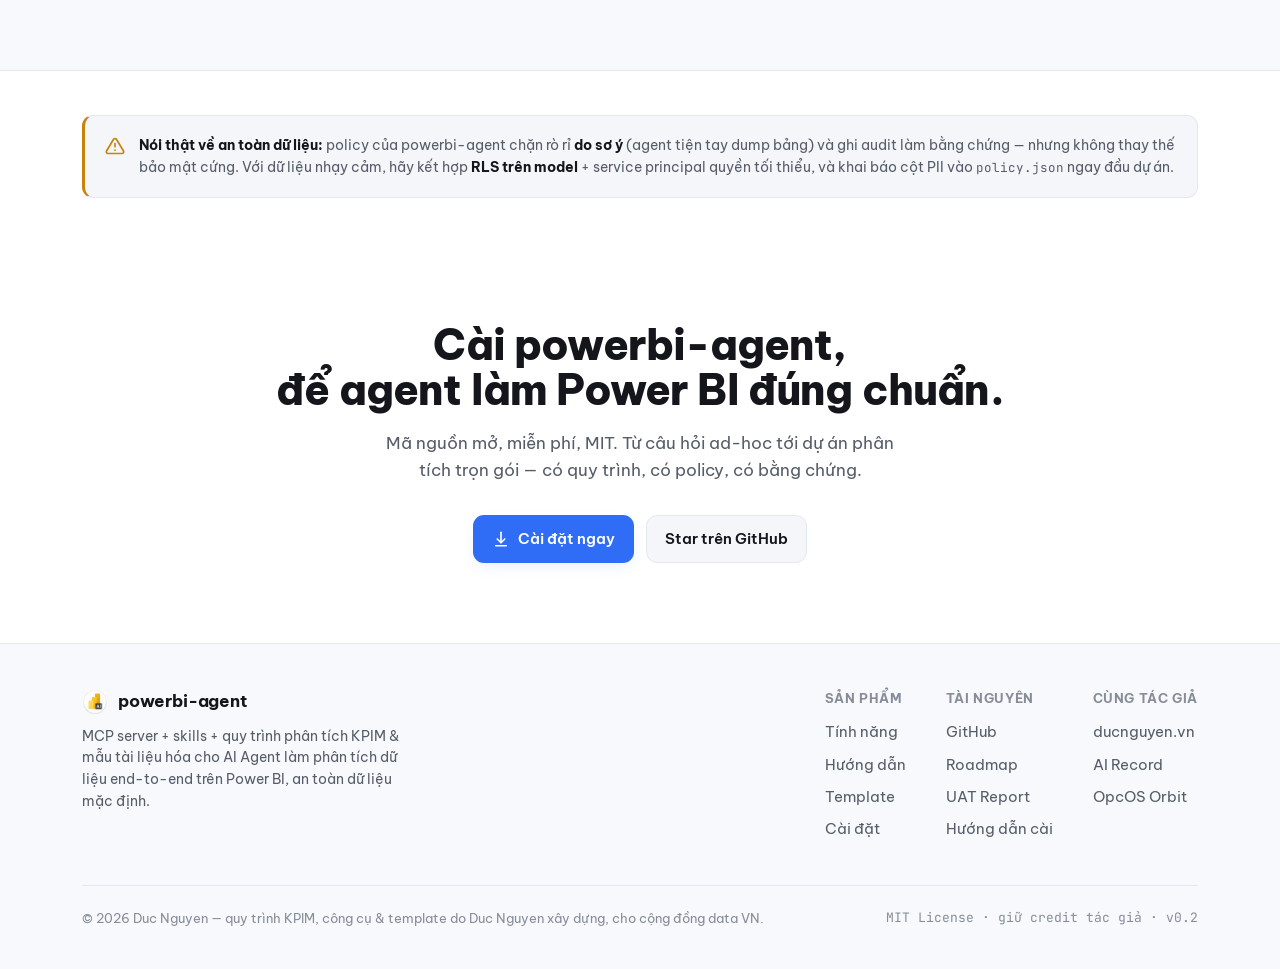
==== commit 7e412309: "docs site: apply triaged fixes from Codex review + own mobile UAT Codex (gpt-5.6-sol, read-only sand" ====
--- a/docs/index.html
+++ b/docs/index.html
@@ -89,6 +89,7 @@
     background:radial-gradient(120% 90% at 82% -10%, var(--accent-glow), transparent 55%),
       radial-gradient(90% 70% at 8% 0%, color-mix(in srgb,var(--gold) 10%,transparent), transparent 50%)}
   .hero-grid{display:grid;grid-template-columns:1.05fr .95fr;gap:52px;align-items:center}
+  @media (max-width:900px){.hero-grid{grid-template-columns:1fr;gap:34px}.preview{max-width:560px}}
   .hero-badge{display:inline-flex;align-items:center;gap:9px;padding:6px 12px 6px 8px;border-radius:999px;
     background:var(--surface-2);border:1px solid var(--border);font-size:13px;font-weight:600;color:var(--muted);margin-bottom:22px}
   .hero-badge b{color:var(--text)}
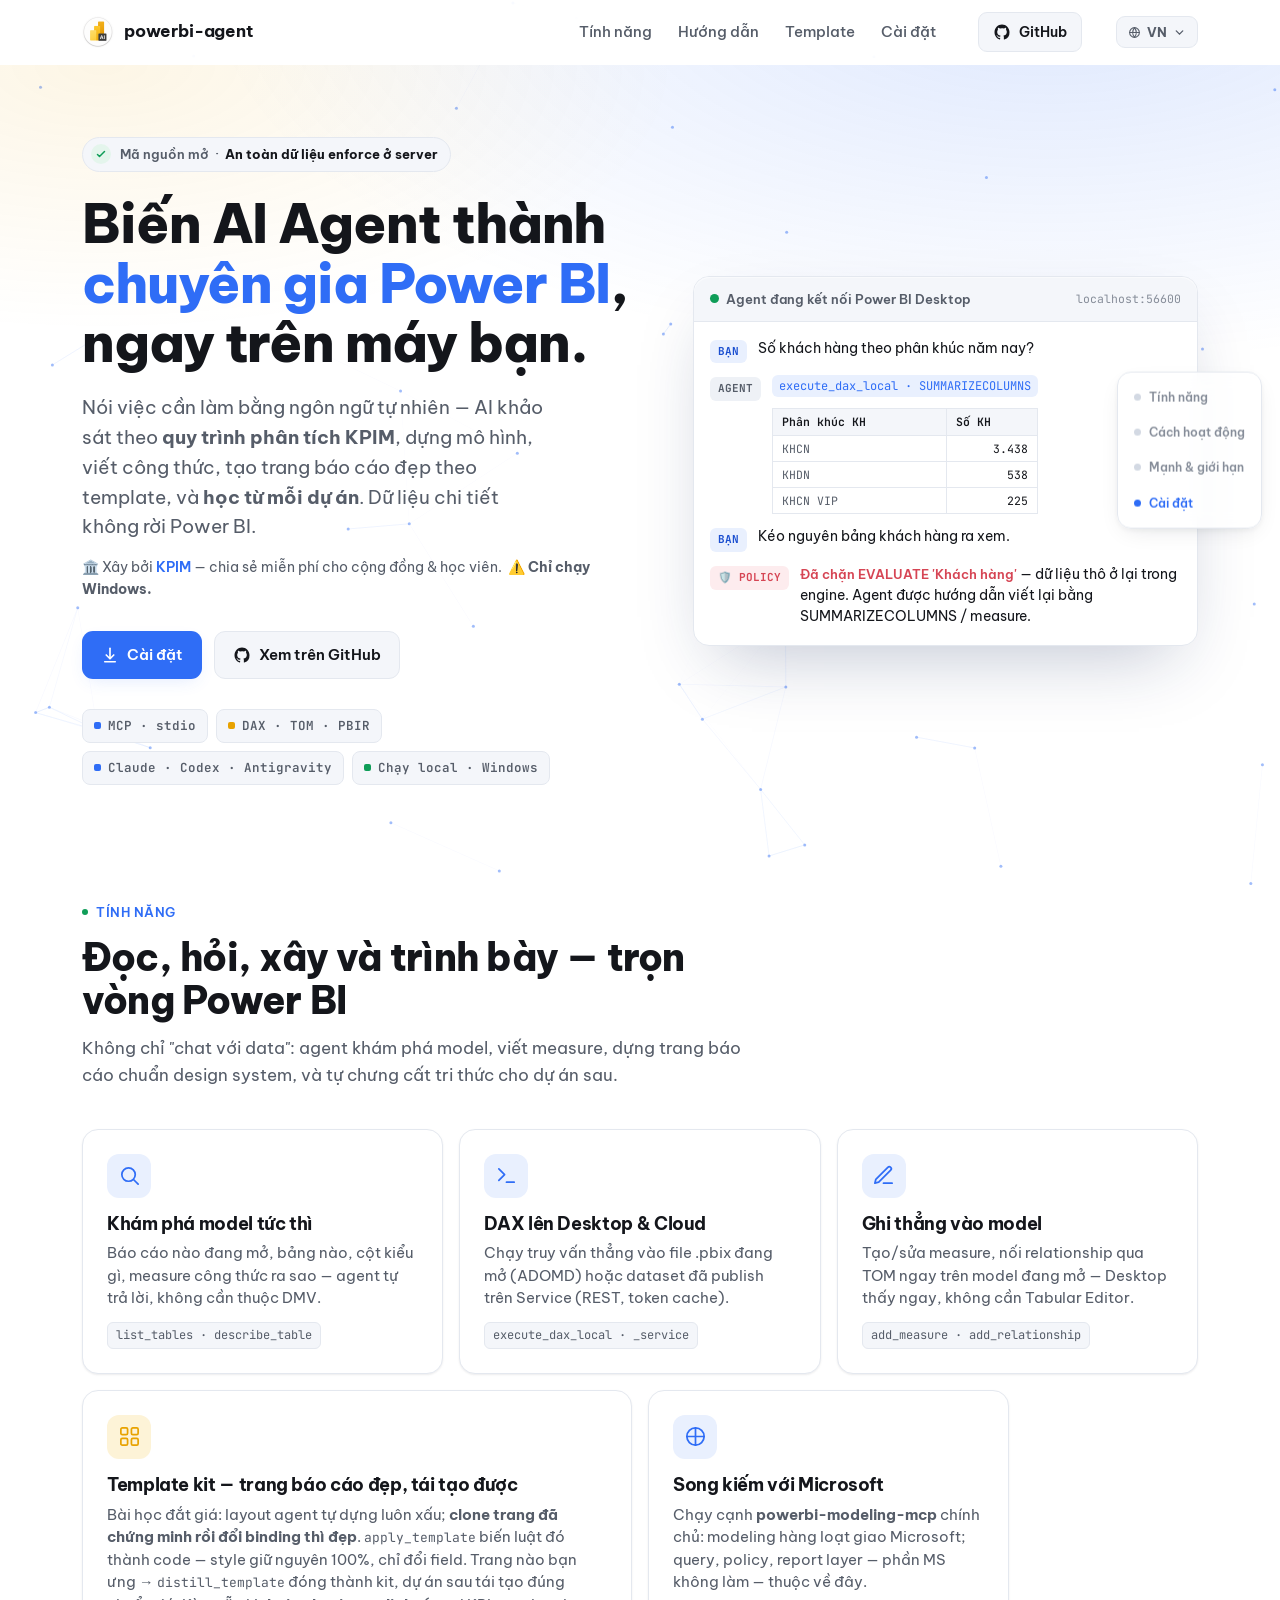
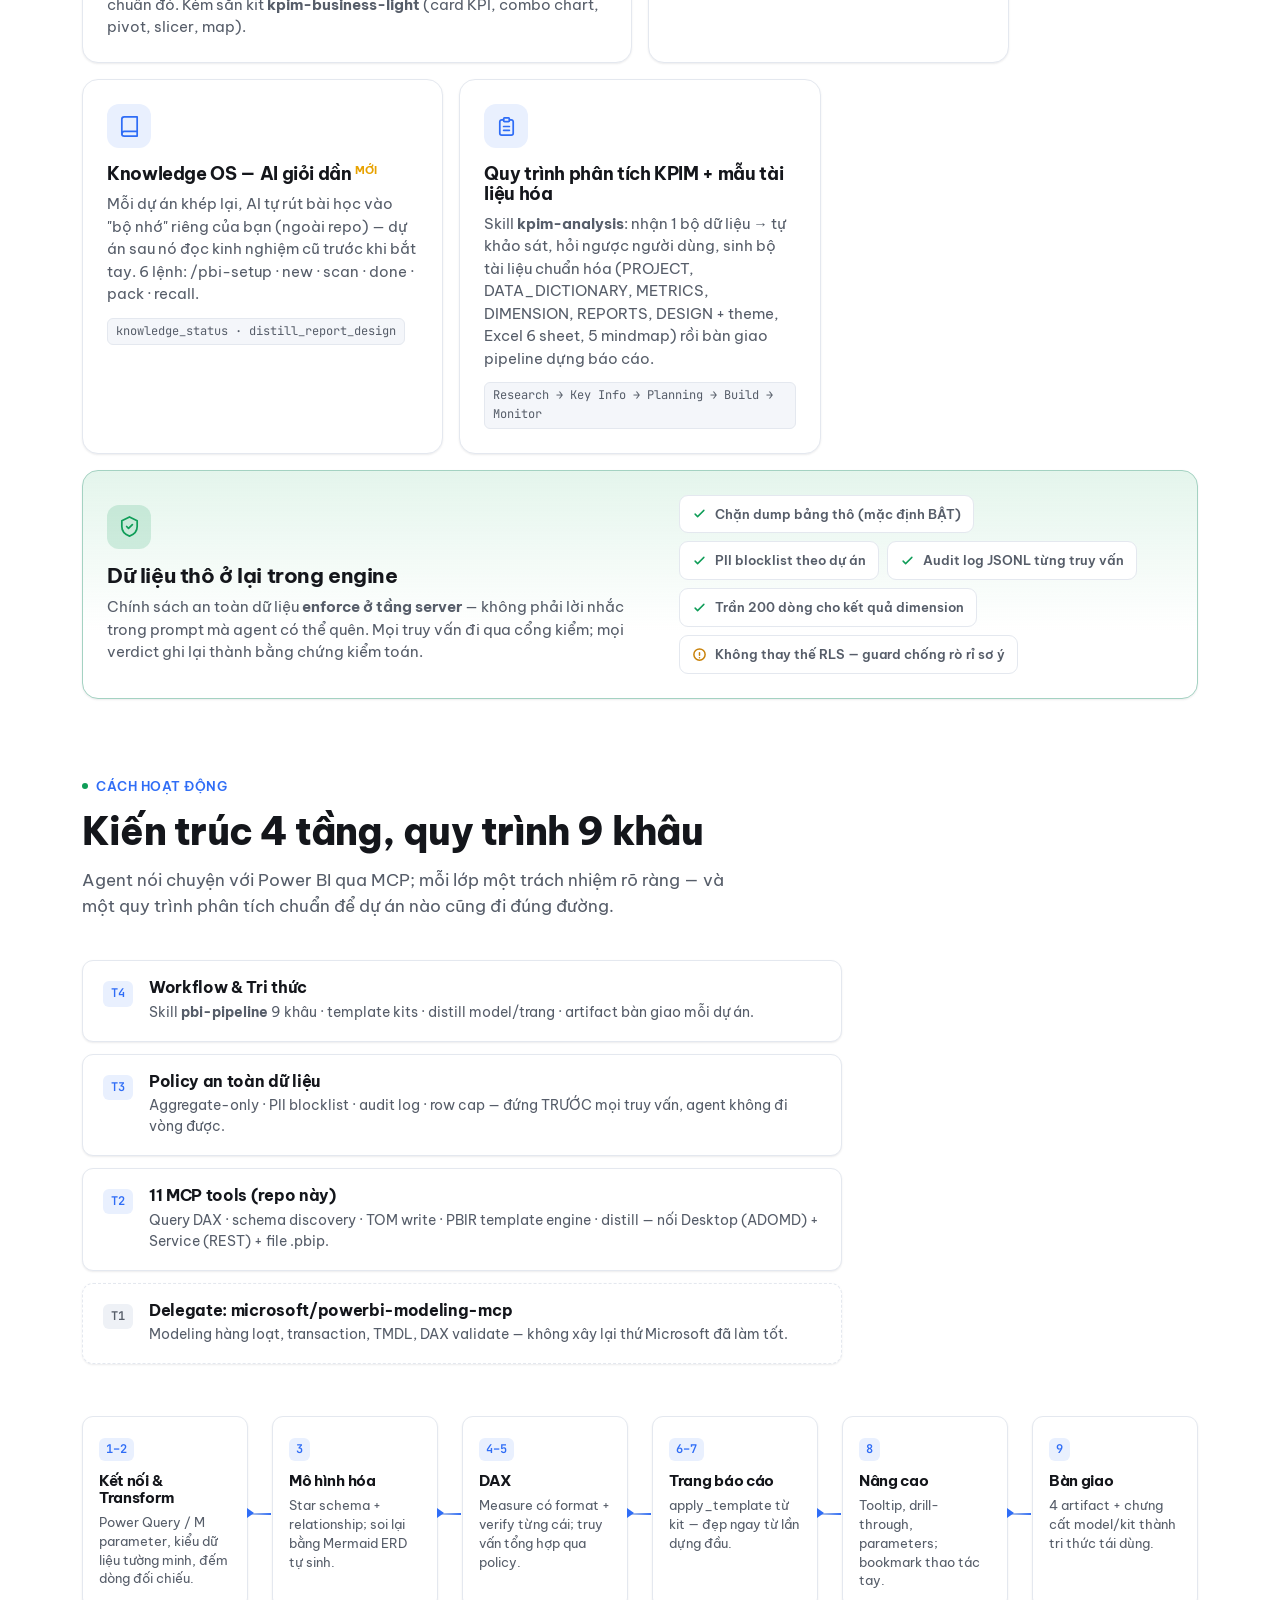
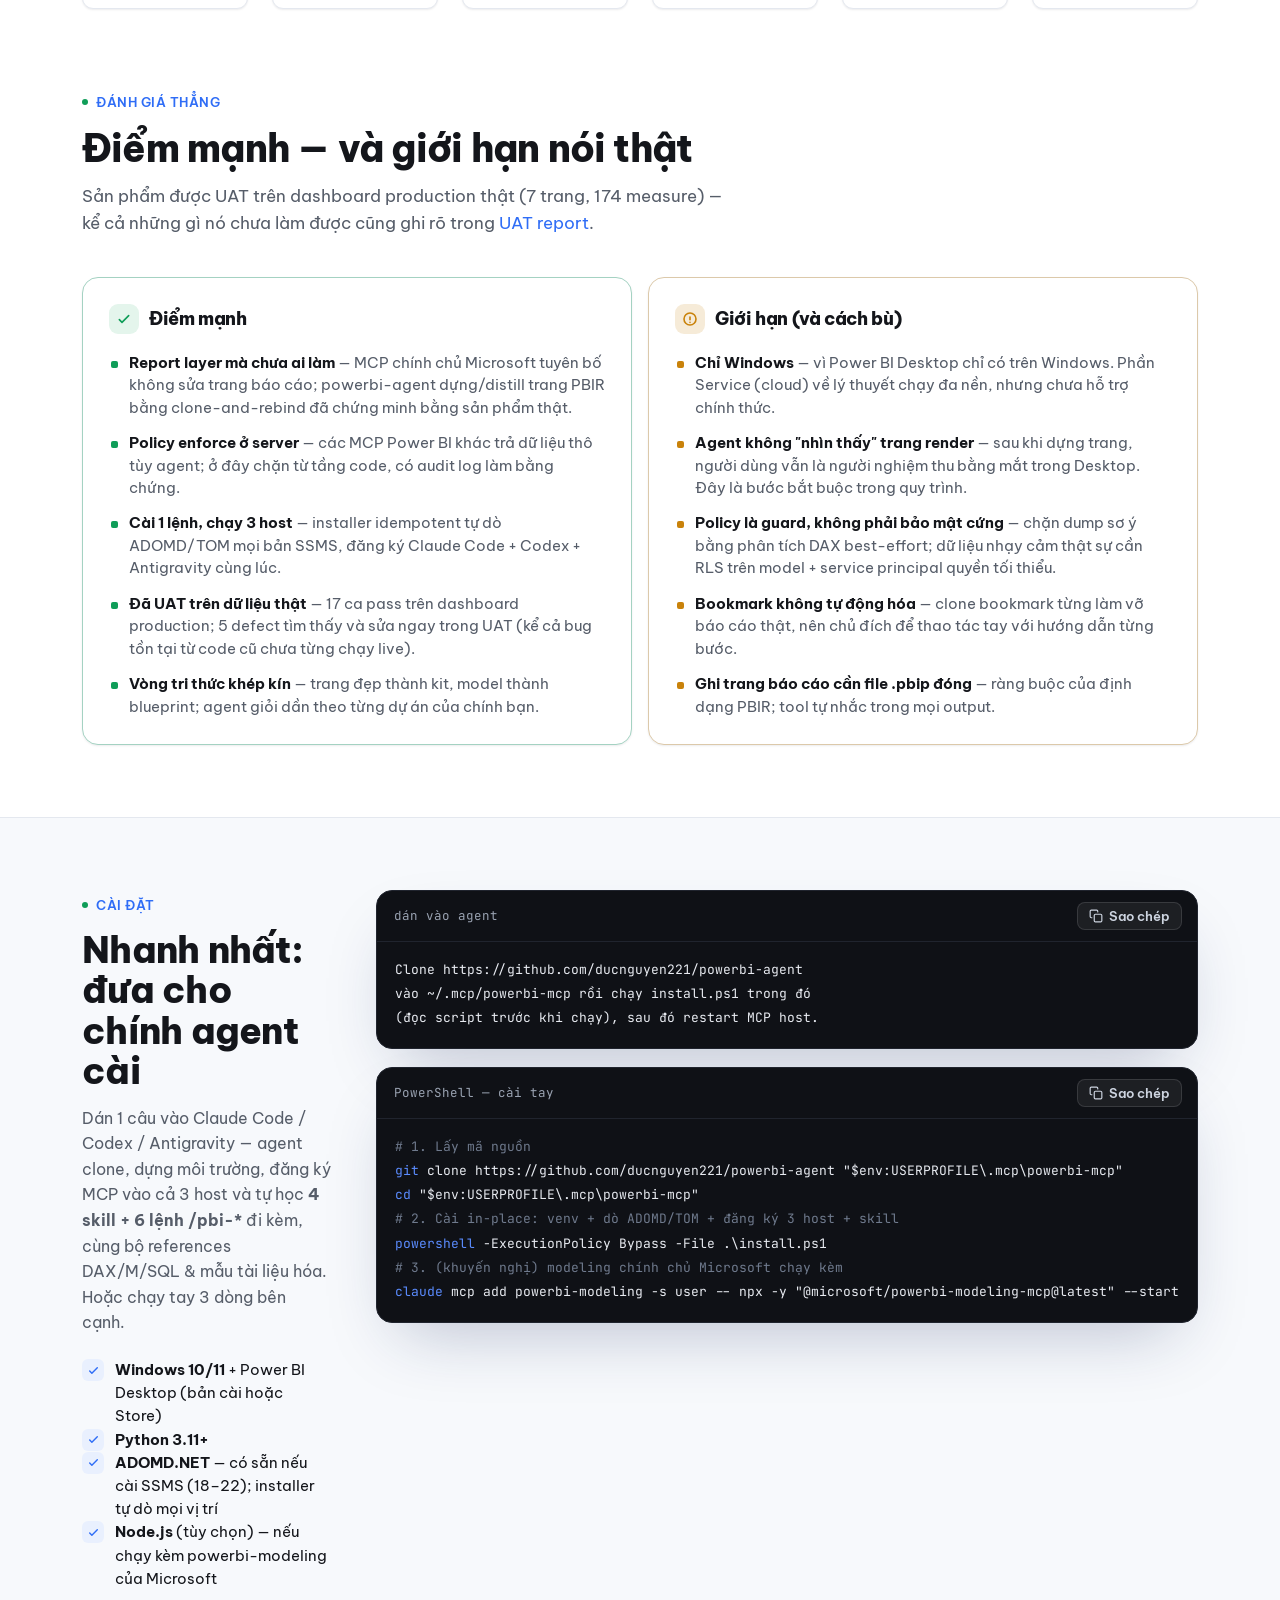
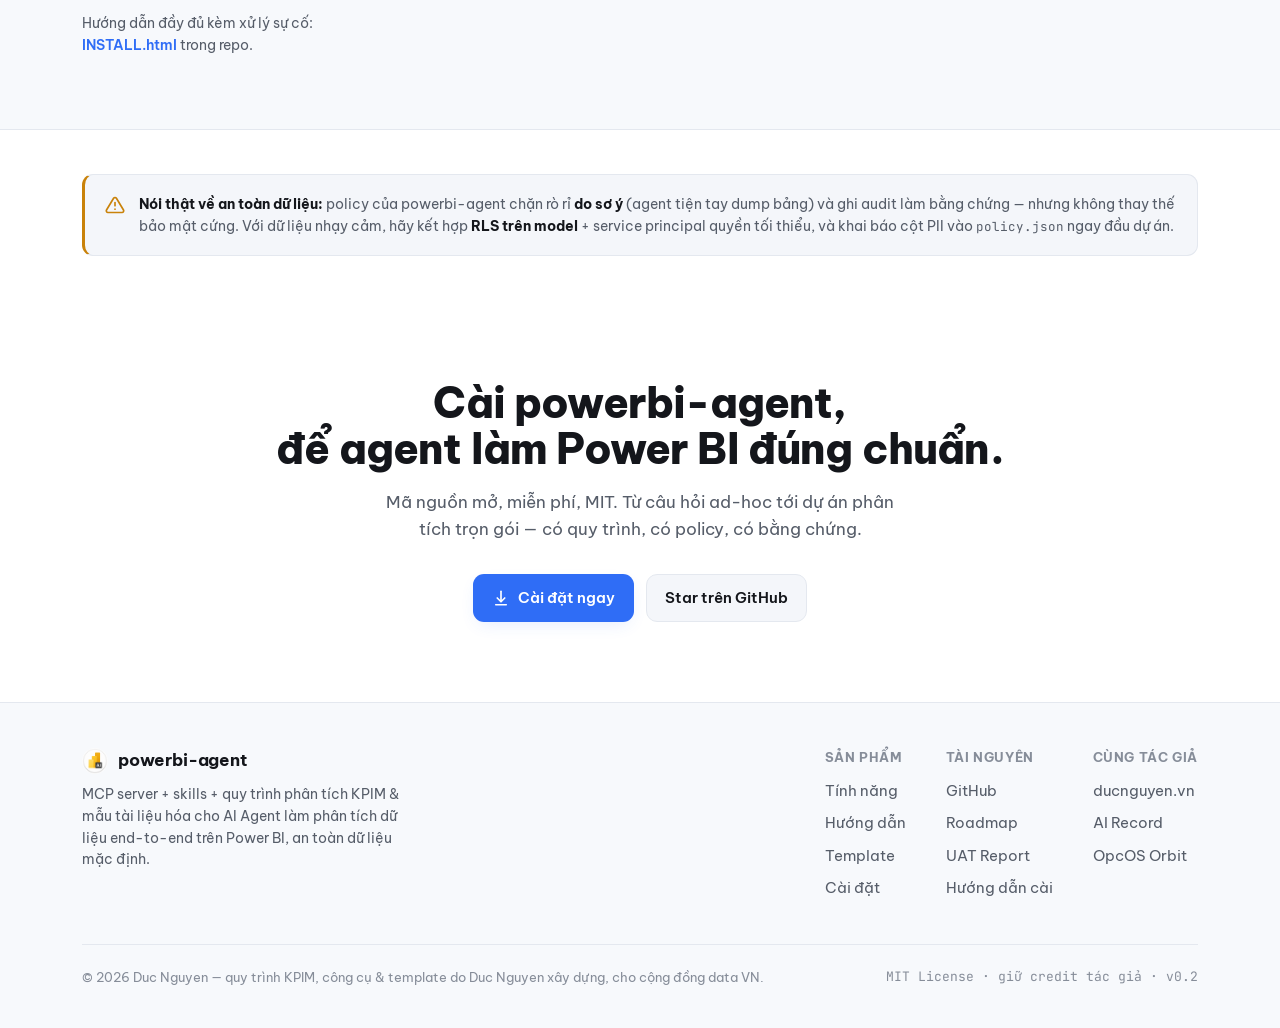
==== commit 7be8d78c: "docs: English-canonical README + Vietnamese companion, KPIM credit, Windows-only banner, website lan" ====
--- a/docs/index.html
+++ b/docs/index.html
@@ -292,6 +292,20 @@
     .reveal{opacity:0;transform:translateY(20px);transition:opacity .6s cubic-bezier(.16,1,.3,1),transform .6s cubic-bezier(.16,1,.3,1)}
     .reveal.in{opacity:1;transform:none}
   }
+
+  /* i18n */
+  html[data-lang="vi"] [data-i18n="en"]{display:none}
+  html[data-lang="en"] [data-i18n="vi"]{display:none}
+  .langsel{position:relative;margin-left:14px}
+  .langsel > button{display:inline-flex;align-items:center;gap:6px;font-family:var(--font);font-size:13px;font-weight:700;color:var(--muted);background:var(--surface-2);border:1px solid var(--border);border-radius:9px;padding:7px 11px;cursor:pointer}
+  .langsel > button:hover{color:var(--text);border-color:var(--border-strong)}
+  .langsel > button svg{width:13px;height:13px}
+  .langsel ul{position:absolute;right:0;top:calc(100% + 6px);min-width:132px;list-style:none;margin:0;padding:6px;background:var(--surface);border:1px solid var(--border);border-radius:11px;box-shadow:var(--shadow-md);display:none;z-index:60}
+  .langsel.open ul{display:block}
+  .langsel li button{width:100%;text-align:left;display:flex;align-items:center;gap:9px;font-size:13.5px;font-weight:600;color:var(--text);background:none;border:none;border-radius:7px;padding:8px 10px;cursor:pointer}
+  .langsel li button:hover{background:var(--surface-2)}
+  .langsel li button.on{color:var(--accent)}
+  .langsel li button .fl{font-size:15px}
 </style>
 </head>
 <body>
@@ -305,10 +319,10 @@
       powerbi-agent
     </a>
     <nav class="nav-links">
-      <a href="feature/">Tính năng</a>
-      <a href="instruction/">Hướng dẫn</a>
-      <a href="template/">Template</a>
-      <a href="install/">Cài đặt</a>
+      <a href="feature/"><span data-i18n="vi">Tính năng</span><span data-i18n="en">Features</span></a>
+      <a href="instruction/"><span data-i18n="vi">Hướng dẫn</span><span data-i18n="en">Guide</span></a>
+      <a href="template/"><span data-i18n="vi">Template</span><span data-i18n="en">Templates</span></a>
+      <a href="install/"><span data-i18n="vi">Cài đặt</span><span data-i18n="en">Install</span></a>
     </nav>
     <a class="btn btn-ghost btn-sm gh" href="https://github.com/ducnguyen221/powerbi-agent" target="_blank" rel="noopener">
       <svg viewBox="0 0 24 24" fill="currentColor" aria-hidden="true"><path d="M12 2C6.48 2 2 6.58 2 12.25c0 4.53 2.87 8.37 6.84 9.73.5.09.68-.22.68-.49 0-.24-.01-.87-.01-1.71-2.78.62-3.37-1.37-3.37-1.37-.45-1.18-1.11-1.49-1.11-1.49-.91-.64.07-.62.07-.62 1 .07 1.53 1.06 1.53 1.06.89 1.56 2.34 1.11 2.91.85.09-.66.35-1.11.63-1.36-2.22-.26-4.55-1.14-4.55-5.07 0-1.12.39-2.03 1.03-2.75-.1-.26-.45-1.3.1-2.71 0 0 .84-.28 2.75 1.05a9.4 9.4 0 0 1 2.5-.34c.85 0 1.71.12 2.5.34 1.91-1.33 2.75-1.05 2.75-1.05.55 1.41.2 2.45.1 2.71.64.72 1.03 1.63 1.03 2.75 0 3.94-2.34 4.81-4.57 5.06.36.32.68.94.68 1.9 0 1.37-.01 2.48-.01 2.82 0 .27.18.59.69.49A10.02 10.02 0 0 0 22 12.25C22 6.58 17.52 2 12 2Z"/></svg>
@@ -332,25 +346,26 @@
     <div class="hero-copy">
       <span class="hero-badge">
         <span class="tick"><svg viewBox="0 0 24 24" fill="none" stroke="currentColor" stroke-width="3" stroke-linecap="round" stroke-linejoin="round"><path d="M5 13l4 4L19 7"/></svg></span>
-        Mã nguồn mở &nbsp;·&nbsp; <b>An toàn dữ liệu enforce ở server</b>
+        <span data-i18n="vi">Mã nguồn mở &nbsp;·&nbsp; <b>An toàn dữ liệu enforce ở server</b></span><span data-i18n="en">Open source &nbsp;·&nbsp; <b>Data safety enforced server-side</b></span>
       </span>
-      <h1>Biến AI Agent thành<br><span class="hl">chuyên gia Power BI</span>, ngay trên máy bạn.</h1>
-      <p class="lead">Nói việc cần làm bằng ngôn ngữ tự nhiên — AI khảo sát theo <b>quy trình phân tích KPIM</b>, dựng mô hình, viết công thức, tạo trang báo cáo đẹp theo template, và <b>học từ mỗi dự án</b>. Dữ liệu chi tiết không rời Power BI.</p>
+      <h1><span data-i18n="vi">Biến AI Agent thành<br><span class="hl">chuyên gia Power BI</span>, ngay trên máy bạn.</span><span data-i18n="en">Turn your AI Agent into<br><span class="hl">a Power BI expert</span>, right on your machine.</span></h1>
+      <p class="lead"><span data-i18n="vi">Nói việc cần làm bằng ngôn ngữ tự nhiên — AI khảo sát theo <b>quy trình phân tích KPIM</b>, dựng mô hình, viết công thức, tạo trang báo cáo đẹp theo template, và <b>học từ mỗi dự án</b>. Dữ liệu chi tiết không rời Power BI.</span><span data-i18n="en">Say what you need in plain language — the AI surveys with the <b>KPIM process</b>, builds the model, writes measures, creates polished report pages from templates, and <b>learns from every project</b>. Detailed data never leaves Power BI.</span></p>
+      <p style="margin-top:14px;font-size:14px;color:var(--muted)"><span data-i18n="vi">🏛️ Xây bởi <a href="https://kpim.vn" target="_blank" rel="noopener" style="color:var(--accent);font-weight:600">KPIM</a> — chia sẻ miễn phí cho cộng đồng &amp; học viên. &nbsp;⚠️ <b>Chỉ chạy Windows.</b></span><span data-i18n="en">🏛️ Built by <a href="https://kpim.vn" target="_blank" rel="noopener" style="color:var(--accent);font-weight:600">KPIM</a> — shared free with the community &amp; students. &nbsp;⚠️ <b>Windows only.</b></span></p>
       <div class="hero-cta">
         <a class="btn btn-primary" href="#cai-dat">
           <svg viewBox="0 0 24 24" fill="none" stroke="currentColor" stroke-width="2.2" stroke-linecap="round" stroke-linejoin="round"><path d="M12 3v13"/><path d="m7 12 5 5 5-5"/><path d="M5 21h14"/></svg>
-          Cài đặt
+          <span data-i18n="vi">Cài đặt</span><span data-i18n="en">Install</span>
         </a>
         <a class="btn btn-ghost" href="https://github.com/ducnguyen221/powerbi-agent" target="_blank" rel="noopener">
           <svg viewBox="0 0 24 24" fill="currentColor" aria-hidden="true"><path d="M12 2C6.48 2 2 6.58 2 12.25c0 4.53 2.87 8.37 6.84 9.73.5.09.68-.22.68-.49 0-.24-.01-.87-.01-1.71-2.78.62-3.37-1.37-3.37-1.37-.45-1.18-1.11-1.49-1.11-1.49-.91-.64.07-.62.07-.62 1 .07 1.53 1.06 1.53 1.06.89 1.56 2.34 1.11 2.91.85.09-.66.35-1.11.63-1.36-2.22-.26-4.55-1.14-4.55-5.07 0-1.12.39-2.03 1.03-2.75-.1-.26-.45-1.3.1-2.71 0 0 .84-.28 2.75 1.05a9.4 9.4 0 0 1 2.5-.34c.85 0 1.71.12 2.5.34 1.91-1.33 2.75-1.05 2.75-1.05.55 1.41.2 2.45.1 2.71.64.72 1.03 1.63 1.03 2.75 0 3.94-2.34 4.81-4.57 5.06.36.32.68.94.68 1.9 0 1.37-.01 2.48-.01 2.82 0 .27.18.59.69.49A10.02 10.02 0 0 0 22 12.25C22 6.58 17.52 2 12 2Z"/></svg>
-          Xem trên GitHub
+          <span data-i18n="vi">Xem trên GitHub</span><span data-i18n="en">View on GitHub</span>
         </a>
       </div>
       <div class="tech-badges">
         <span class="tb"><span class="g"></span>MCP · stdio</span>
         <span class="tb gold"><span class="g"></span>DAX · TOM · PBIR</span>
         <span class="tb"><span class="g"></span>Claude · Codex · Antigravity</span>
-        <span class="tb local"><span class="g"></span>Chạy local · Windows</span>
+        <span class="tb local"><span class="g"></span><span data-i18n="vi">Chạy local · Windows</span><span data-i18n="en">Runs local · Windows</span></span>
       </div>
     </div>
 
@@ -394,8 +409,8 @@
 <section id="tinh-nang">
   <div class="wrap">
     <div class="sec-head reveal">
-      <span class="eyebrow"><span class="dot"></span>Tính năng</span>
-      <h2>Đọc, hỏi, xây và trình bày — trọn vòng Power BI</h2>
+      <span class="eyebrow"><span class="dot"></span><span data-i18n="vi">Tính năng</span><span data-i18n="en">Features</span></span>
+      <h2><span data-i18n="vi">Đọc, hỏi, xây và trình bày — trọn vòng Power BI</span><span data-i18n="en">Read, ask, build and present — the full Power BI loop</span></h2>
       <p>Không chỉ "chat với data": agent khám phá model, viết measure, dựng trang báo cáo chuẩn design system, và tự chưng cất tri thức cho dự án sau.</p>
     </div>
     <div class="bento">
@@ -461,8 +476,8 @@
 <section id="cach-hoat-dong" style="padding-top:0">
   <div class="wrap">
     <div class="sec-head reveal">
-      <span class="eyebrow"><span class="dot"></span>Cách hoạt động</span>
-      <h2>Kiến trúc 4 tầng, quy trình 9 khâu</h2>
+      <span class="eyebrow"><span class="dot"></span><span data-i18n="vi">Cách hoạt động</span><span data-i18n="en">How it works</span></span>
+      <h2><span data-i18n="vi">Kiến trúc 4 tầng, quy trình 9 khâu</span><span data-i18n="en">4-layer architecture, 9-step pipeline</span></h2>
       <p>Agent nói chuyện với Power BI qua MCP; mỗi lớp một trách nhiệm rõ ràng — và một quy trình phân tích chuẩn để dự án nào cũng đi đúng đường.</p>
     </div>
 
@@ -502,8 +517,8 @@
 <section id="manh-yeu" style="padding-top:0">
   <div class="wrap">
     <div class="sec-head reveal">
-      <span class="eyebrow"><span class="dot"></span>Đánh giá thẳng</span>
-      <h2>Điểm mạnh — và giới hạn nói thật</h2>
+      <span class="eyebrow"><span class="dot"></span><span data-i18n="vi">Đánh giá thẳng</span><span data-i18n="en">Straight talk</span></span>
+      <h2><span data-i18n="vi">Điểm mạnh — và giới hạn nói thật</span><span data-i18n="en">Strengths — and honest limits</span></h2>
       <p>Sản phẩm được UAT trên dashboard production thật (7 trang, 174 measure) — kể cả những gì nó chưa làm được cũng ghi rõ trong <a href="https://github.com/ducnguyen221/powerbi-agent/blob/main/docs/UAT-REPORT.md" style="color:var(--accent)">UAT report</a>.</p>
     </div>
     <div class="sw-grid">
@@ -588,7 +603,7 @@
 <!-- ======= FINAL CTA ======= -->
 <section class="final">
   <div class="wrap reveal">
-    <h2>Cài powerbi-agent,<br>để agent làm Power BI đúng chuẩn.</h2>
+    <h2><span data-i18n="vi">Cài powerbi-agent,<br>để agent làm Power BI đúng chuẩn.</span><span data-i18n="en">Install powerbi-agent,<br>and let the agent do Power BI right.</span></h2>
     <p>Mã nguồn mở, miễn phí, MIT. Từ câu hỏi ad-hoc tới dự án phân tích trọn gói — có quy trình, có policy, có bằng chứng.</p>
     <div class="hero-cta">
       <a class="btn btn-primary" href="#cai-dat">
@@ -616,10 +631,10 @@
       <div class="foot-links">
         <div class="foot-col">
           <b>Sản phẩm</b>
-          <a href="feature/">Tính năng</a>
-          <a href="instruction/">Hướng dẫn</a>
-          <a href="template/">Template</a>
-          <a href="install/">Cài đặt</a>
+          <a href="feature/"><span data-i18n="vi">Tính năng</span><span data-i18n="en">Features</span></a>
+          <a href="instruction/"><span data-i18n="vi">Hướng dẫn</span><span data-i18n="en">Guide</span></a>
+          <a href="template/"><span data-i18n="vi">Template</span><span data-i18n="en">Templates</span></a>
+          <a href="install/"><span data-i18n="vi">Cài đặt</span><span data-i18n="en">Install</span></a>
         </div>
         <div class="foot-col">
           <b>Tài nguyên</b>
@@ -644,6 +659,28 @@
 </footer>
 
 <script>
+  // ===== i18n language toggle =====
+  (function(){
+    var KEY='pbi-lang';
+    function cur(){ return localStorage.getItem(KEY) || 'vi'; }
+    function apply(l){
+      document.documentElement.setAttribute('data-lang', l);
+      try{ localStorage.setItem(KEY, l); }catch(e){}
+      var lbl=document.querySelector('.langsel-cur'); if(lbl) lbl.textContent=(l==='en'?'EN':'VN');
+      document.querySelectorAll('.langsel li button').forEach(function(b){ b.classList.toggle('on', b.getAttribute('data-set')===l); });
+    }
+    var nav=document.querySelector('header.site .nav');
+    if(nav && !nav.querySelector('.langsel')){
+      var sel=document.createElement('div'); sel.className='langsel';
+      sel.innerHTML='<button aria-haspopup="listbox" aria-label="Language"><svg viewBox="0 0 24 24" fill="none" stroke="currentColor" stroke-width="2" stroke-linecap="round"><circle cx="12" cy="12" r="9"/><path d="M3 12h18M12 3a15 15 0 0 1 0 18M12 3a15 15 0 0 0 0 18"/></svg><span class="langsel-cur">VN</span><svg viewBox="0 0 24 24" fill="none" stroke="currentColor" stroke-width="2.4" stroke-linecap="round"><path d="m6 9 6 6 6-6"/></svg></button><ul role="listbox"><li><button data-set="vi"><span class="fl">🇻🇳</span> Tiếng Việt</button></li><li><button data-set="en"><span class="fl">🇬🇧</span> English</button></li></ul>';
+      nav.appendChild(sel);
+      sel.querySelector('button').addEventListener('click',function(e){e.stopPropagation();sel.classList.toggle('open');});
+      sel.querySelectorAll('li button').forEach(function(b){ b.addEventListener('click',function(){ apply(b.getAttribute('data-set')); sel.classList.remove('open'); }); });
+      document.addEventListener('click',function(){ sel.classList.remove('open'); });
+    }
+    apply(cur());
+  })();
+
   // sticky header border on scroll
   (function(){
     var h = document.getElementById('siteHeader');
